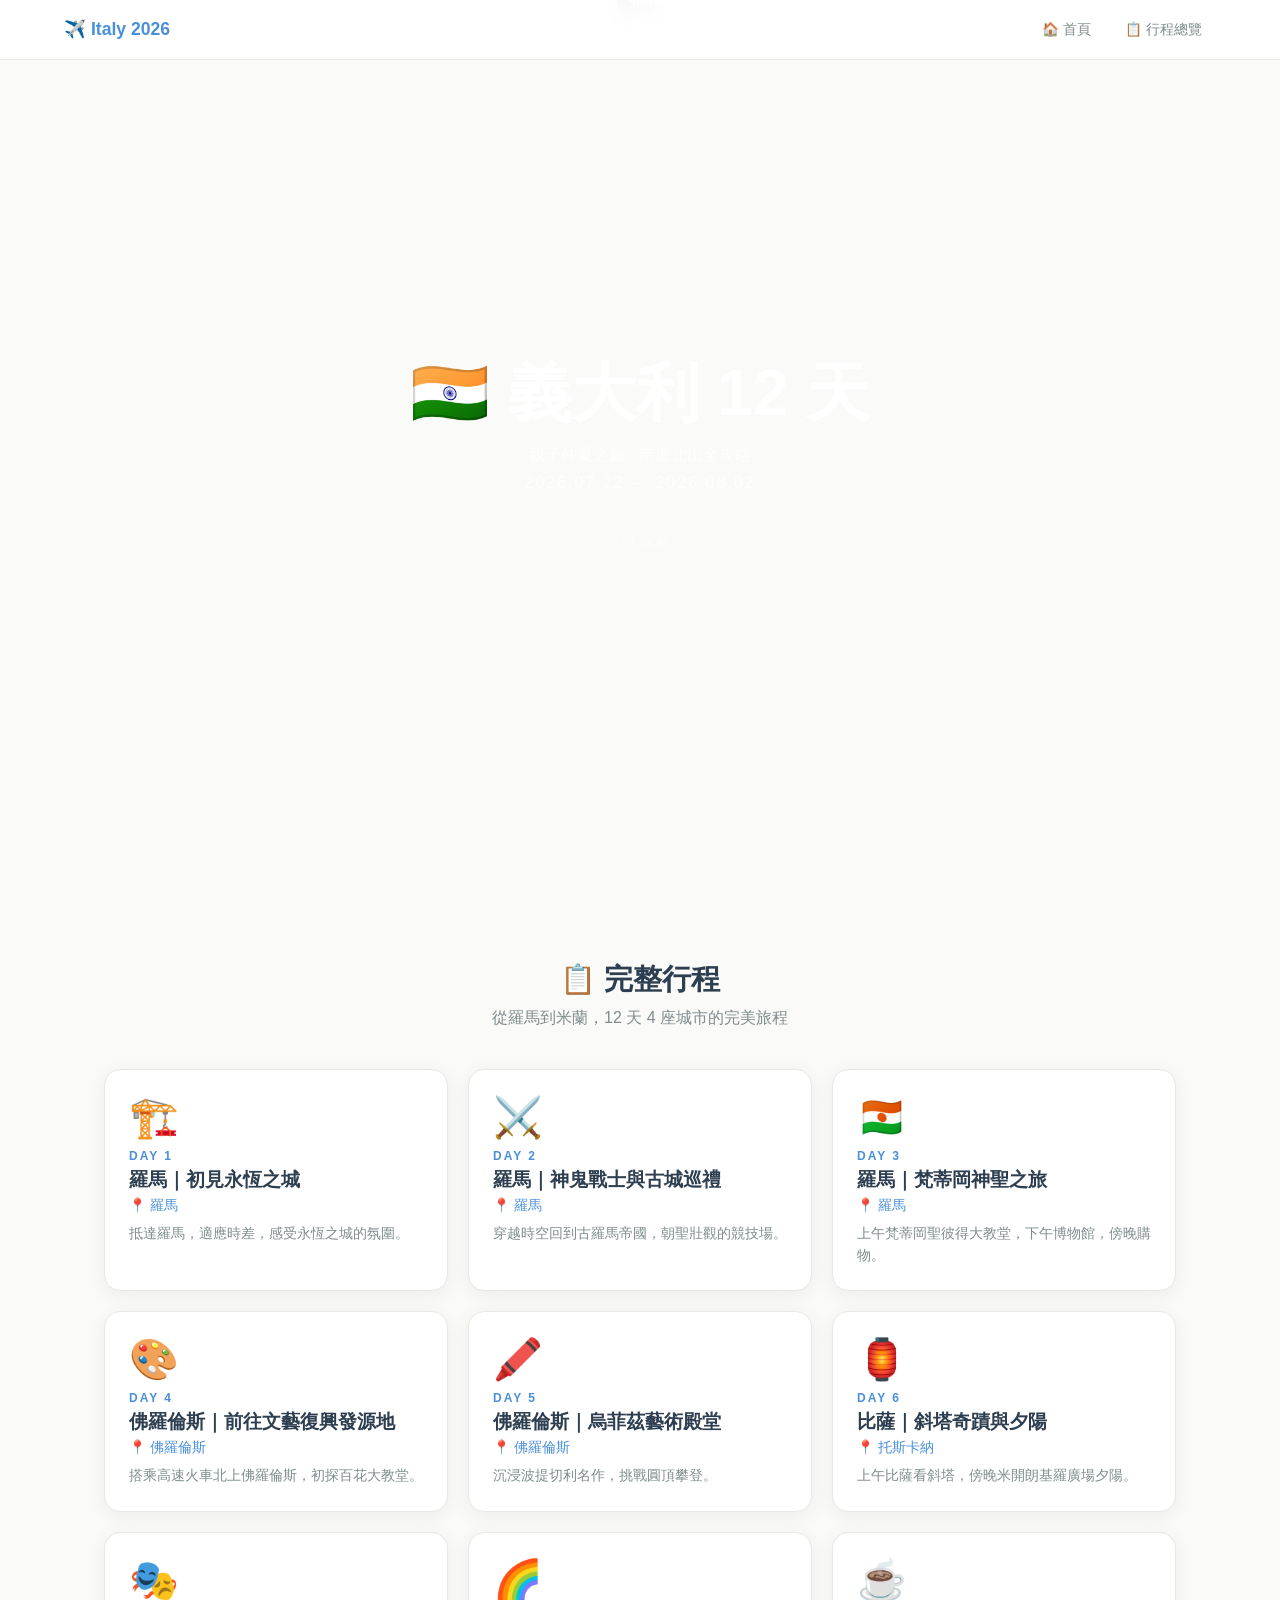
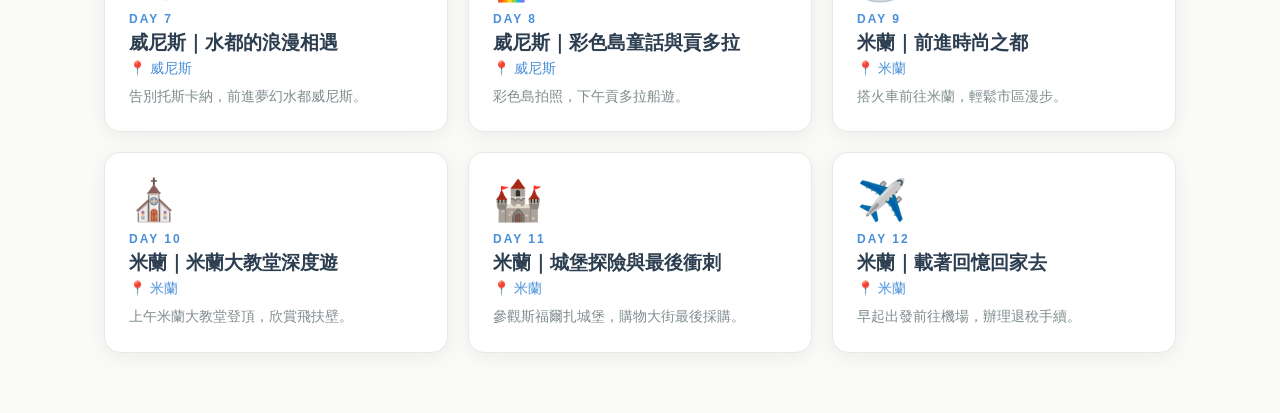
==== index.html @ d48e9054 "feat: 義大利 12 天旅遊行程網站 (RWD, 深色模式, Google Maps 嵌入)" ====
<!DOCTYPE html>
<html lang="zh-TW">
<head>
<meta charset="UTF-8">
<meta name="viewport" content="width=device-width, initial-scale=1.0">
<title>義大利 12 天行程 2026</title>
<style>
*{margin:0;padding:0;box-sizing:border-box}
body{font-family:-apple-system,BlinkMacSystemFont,'Segoe UI','Noto Sans TC',sans-serif;background:#fafaf8;color:#2c3e50}
.nav{position:fixed;top:0;left:0;right:0;height:60px;background:rgba(255,255,255,0.95);backdrop-filter:blur(10px);border-bottom:1px solid #e8e8e4;display:flex;align-items:center;justify-content:space-between;padding:0 5%;z-index:100}
.nav-logo{font-weight:700;color:#4a90d9;font-size:1.1rem}
.nav-links{display:flex;gap:6px;list-style:none}
.nav-links a{text-decoration:none;color:#7f8c8d;padding:8px 14px;border-radius:8px;font-size:0.85rem;cursor:pointer}
.nav-links a:hover{color:#4a90d9;background:#e8f4fd}
.hero{min-height:100vh;display:flex;align-items:center;justify-content:center;text-align:center;position:relative;overflow:hidden}
.hero-bg{position:absolute;inset:0}
.hero-bg img{width:100%;height:100%;object-fit:cover;filter:brightness(0.5)}
.hero-content{position:relative;z-index:1;color:#fff}
.hero-content h1{font-size:clamp(2rem,5vw,4rem);margin-bottom:8px}
.hero-content p{color:rgba(255,255,255,0.85);font-size:1rem}
.hero-scroll{margin-top:40px;color:rgba(255,255,255,0.6);cursor:pointer;font-size:0.9rem;animation:bounce 2s infinite}
@keyframes bounce{0%,100%{transform:translateY(0)}50%{transform:translateY(-8px)}}
.section{padding:60px 5%;max-width:1200px;margin:0 auto}
.section-title{font-size:1.8rem;font-weight:700;text-align:center;margin-bottom:8px}
.section-subtitle{text-align:center;color:#7f8c8d;margin-bottom:40px}
.day-grid{display:grid;grid-template-columns:repeat(auto-fill,minmax(280px,1fr));gap:20px}
.day-card{background:#fff;border-radius:16px;box-shadow:0 4px 20px rgba(0,0,0,0.06);padding:24px;cursor:pointer;transition:all 0.3s;border:1px solid #e8e8e4}
.day-card:hover{transform:translateY(-4px);box-shadow:0 8px 35px rgba(0,0,0,0.12);border-color:#4a90d9}
.day-emoji{font-size:2.5rem;margin-bottom:8px}
.day-number{font-size:0.75rem;color:#4a90d9;font-weight:600;letter-spacing:2px;margin-bottom:4px}
.day-card h3{font-size:1.2rem;font-weight:700;margin-bottom:4px}
.day-region{color:#4a90d9;font-size:0.85rem;margin-bottom:8px}
.day-desc{color:#7f8c8d;font-size:0.9rem;line-height:1.5}
.detail-wrap{display:none}.detail-wrap.show{display:block}
.detail-header{position:relative;height:45vh;min-height:300px;display:flex;align-items:flex-end;padding:30px 5%;color:#fff}
.detail-header-bg{position:absolute;inset:0}
.detail-header-bg img{width:100%;height:100%;object-fit:cover;filter:brightness(0.5)}
.detail-header-content{position:relative;z-index:1;width:100%;max-width:1000px;margin:0 auto}
.back-btn{color:rgba(255,255,255,0.8);text-decoration:none;cursor:pointer;border:none;background:none;padding:0;margin-bottom:16px;display:block;font-size:0.9rem}
.detail-header h1{font-size:clamp(1.8rem,4vw,3rem);margin-bottom:6px}
.detail-body{max-width:1000px;margin:0 auto;padding:30px 5%}
.info-card{background:#fff;border-radius:16px;box-shadow:0 4px 20px rgba(0,0,0,0.06);padding:24px;margin-bottom:24px;border:1px solid #e8e8e4}
.info-card h2{font-size:1.2rem;font-weight:700;margin-bottom:16px}
.timeline{padding-left:24px;border-left:2px solid #e8f4fd}
.timeline-item{padding:0 0 16px 20px;position:relative}
.timeline-item::before{content:'';position:absolute;left:-28px;top:4px;width:10px;height:10px;background:#4a90d9;border-radius:50%}
.timeline-item .time{font-weight:600;color:#4a90d9;font-size:0.85rem}
.timeline-item .activity{font-weight:600}
.timeline-item .note{color:#7f8c8d;font-size:0.85rem}
.transport-item{display:flex;gap:12px;padding:10px;background:#e8f4fd;border-radius:10px;margin-bottom:8px;font-size:0.9rem}
.transport-item .mode{font-weight:600;min-width:90px}
.attractions-list{margin-top:16px}
.attraction-item{margin-bottom:16px}
.attraction-item h3{font-size:1rem;color:#4a90d9;margin-bottom:4px}
.attraction-item p{color:#7f8c8d;font-size:0.9rem;line-height:1.6}
.attraction-item .tip{background:#fff9db;border-left:3px solid #f1c40f;padding:8px 12px;border-radius:0 10px 10px 0;font-size:0.85rem;color:#7f6000;margin-top:6px}
.food-grid{display:grid;grid-template-columns:repeat(auto-fill,minmax(200px,1fr));gap:12px}
.food-card{background:#e8f4fd;border-radius:10px;padding:14px}
.food-type{font-size:0.75rem;color:#4a90d9;font-weight:600;text-transform:uppercase;letter-spacing:1px}
.food-card h4{font-size:0.95rem;margin:4px 0}
.food-recommend{font-size:0.85rem;color:#7f8c8d}
.food-price{font-size:0.8rem;color:#4a90d9;font-weight:500;margin-top:4px}
.hotel-card{display:flex;gap:12px;align-items:flex-start;font-size:0.95rem}
.hotel-card h3{font-size:1rem;margin-bottom:2px}
.hotel-addr{color:#7f8c8d;font-size:0.85rem}
.hotel-note{color:#4a90d9;font-size:0.85rem;margin-top:4px}
.tips-list{list-style:none;display:flex;flex-direction:column;gap:8px}
.tips-list li{padding:8px 12px;background:#fef9e7;border-radius:10px;font-size:0.9rem}
.tips-list li::before{content:'\1F4A1 '}
.map-wrap{border-radius:12px;overflow:hidden}
.map-wrap iframe{width:100%;height:350px;border:none}
.back-top{position:fixed;bottom:24px;right:24px;width:48px;height:48px;background:#4a90d9;color:#fff;border:none;border-radius:50%;cursor:pointer;font-size:1.2rem;opacity:0;visibility:hidden;transition:all 0.3s;z-index:99;box-shadow:0 4px 15px rgba(74,144,217,0.4)}
.back-top.show{opacity:1;visibility:visible}
@media(max-width:768px){
  .day-grid{grid-template-columns:1fr}
  .food-grid{grid-template-columns:1fr}
  .map-wrap iframe{height:250px}
  .detail-header{height:30vh;min-height:200px}
}
</style>
</head>
<body>

<nav class="nav">
  <div class="nav-logo">&#9992;&#65039; Italy 2026</div>
  <ul class="nav-links">
    <li><a href="#" onclick="goHome()">&#127968; 首頁</a></li>
    <li><a href="#" onclick="goOverview()">&#128203; 行程總覽</a></li>
  </ul>
</nav>

<section class="hero" id="hero">
  <div class="hero-bg">
    <img src="https://images.unsplash.com/photo-1552832230-c0197dd311b5?w=1600" alt="Italy">
  </div>
  <div class="hero-content">
    <h1>&#127470;&#127475; 義大利 12 天</h1>
    <p>親子仲夏之旅 · 南進北出全攻略</p>
    <p style="margin-top:8px;letter-spacing:2px">2026.07.22 — 2026.08.02</p>
    <div class="hero-scroll" onclick="goOverview()">&#8595; 向下探索 &#8595;</div>
  </div>
</section>

<section class="section" id="overview">
  <h2 class="section-title">&#128203; 完整行程</h2>
  <p class="section-subtitle">從羅馬到米蘭，12 天 4 座城市的完美旅程</p>
  <div class="day-grid" id="dayGrid"></div>
</section>

<div id="detailWrap"></div>

<button class="back-top" id="topBtn" onclick="window.scrollTo({top:0,behavior:'smooth'})">&#8593;</button>

<script>
// ============ DATA ============
const D = [
{day:1,date:"2026-07-22",dw:"週三",title:"羅馬",sub:"初見永恆之城",region:"羅馬",emo:"&#127959;&#65039;",
sum:"抵達羅馬，適應時差，感受永恆之城的氛圍。",
high:["西班牙階梯早晨拍照（人潮最少）","特雷維許願池擲硬幣許願","第一杯道地 Gelato 冰淇淋"],
schedule:[
["06:25-07:45","抵達 Fiumicino 機場 &#10145; 入境領行李","預留 1.5 小時通關"],
["08:00-09:00","機場快線 &#10145; Termini &#10145; 住宿點寄放行李","Leonardo Express 直達"],
["09:00-10:00","義式早餐體驗 @ Bar del Gambero","站著喝 Cappuccino 配可頌"],
["10:00-12:00","晨間散步：西班牙階梯 & 許願池","趁沒人時盡情拍照！"],
["12:00-13:30","午餐時光","附近隨意享用輕食或 Pizza"],
["14:00-17:00","Check-in & 補眠","強烈建議睡個午覺調整時差"],
["17:00-17:30","天使與殉教者聖母教堂","參拜貝尼尼天使"],
["17:30-18:00","Gelato 時光 @ La Strega Nocciola","晚餐前的幸福甜點"],
["18:00-19:30","晚餐 @ Pastificio Guerra","簡單吃，享受羅馬夜晚氛圍"],
["20:00-20:30","超市採買 & 回飯店","買水、水果、早餐"],
["21:00 ~","休息","第一天別太晚睡"]
],
trans:[["&#9992;&#65039; 飛機","桃園機場 &#10145; 羅馬 Fiumicino 機場"],
["&#128646; 機場快線","Leonardo Express：Fiumicino &#10145; Termini，&#8364;14，32 分鐘"],
["&#128647; 地鐵","Termini 搭 Metro A 線往 Battistini，Spagna 站下車"],
["&#128694; 步行","各景點之間 5-10 分鐘路程"]],
attr:[
["西班牙階梯 Spanish Steps","羅馬最經典的電影場景。早晨 10 點前人潮最少，是最佳拍照時機。","旁邊有羅馬第一家麥當勞，Tiramisu 意外好吃！","https://images.unsplash.com/photo-1552832230-c0197dd311b5?w=600"],
["特雷維許願池 Trevi Fountain","羅馬最大最華麗的巴洛克噴泉。背對噴泉用右手向左肩後方拋硬幣。","建議走到噴泉右側角落，人比較少","https://images.unsplash.com/photo-1525874684015-58379d421a52?w=600"],
["天使與殉教者聖母教堂","收藏貝尼尼親手雕刻的天使像，免費入場的藝術寶庫。","氣氛神聖寧靜，是避開人潮的好去處","https://images.unsplash.com/photo-1577083288073-40892c0860a4?w=600"]
],
food:[["Bar del Gambero","早餐","Cappuccino + Cornetto","&#8364;3-5"],["La Strega Nocciola","Gelato","榛果與開心果口味","&#8364;3-5"],["Pastificio Guerra","晚餐","每日兩種現煮生麵","約 &#8364;5"]],
hotel:"西班牙階梯附近住宿（Spagna 站周邊）",
tips:["穿厚底好走的球鞋，羅馬石板路多","帶空水壺，街頭 Nasone 小噴泉可生飲","後背包請背前面，注意防範扒手"],
map:"https://www.google.com/maps/embed?q=Spanish+Steps+Rome+Italy"},

{day:2,date:"2026-07-23",dw:"週四",title:"羅馬",sub:"神鬼戰士與古城巡禮",region:"羅馬",emo:"&#9876;&#65039;&#65039;",
sum:"穿越時空回到古羅馬帝國，朝聖壯觀的競技場。",
high:["羅馬競技場內部參觀","萬神殿的壯麗穹頂","品嚐金杯咖啡"],
schedule:[
["08:00-09:00","早餐 @ 住宿附近","早點出發"],
["09:00-12:00","羅馬競技場 & 古羅馬廣場","建議提前預約門票"],
["12:00-13:30","午餐 @ 附近餐廳","品嚐地道義大利麵"],
["14:00-16:00","萬神殿參觀","欣賞古羅馬建築奇蹟"],
["16:00-17:00","金杯咖啡 Tazza d'Oro","羅馬最有名的咖啡店"],
["17:00-18:30","納沃納廣場漫步","欣賞四河噴泉"],
["19:00-20:30","晚餐","品嚐羅馬經典料理"]
],
trans:[["&#128694; 步行","從西班牙階梯步行至競技場約 25 分鐘"],["&#128647; 地鐵","搭 Metro B 線至 Colosseo 站"],["&#128694; 步行","競技場至萬神殿約 15 分鐘"]],
attr:[["羅馬競技場 Colosseum","古羅馬帝國最具代表性的建築。建議提前在官網預約門票。","建議購買聯票：競技場 + 古羅馬廣場 + 帕拉提諾山","https://images.unsplash.com/photo-1552832230-c0197dd311b5?w=600"],["萬神殿 Pantheon","保存最完整的古羅馬建築，混凝土穹頂至今仍是世界最大。","免費入場，建議下午前往光線最美","https://images.unsplash.com/photo-1577083288073-40892c0860a4?w=600"]],
food:[["Tazza d'Oro","咖啡","Granita al Caffè 咖啡冰沙","&#8364;3-5"],["Da Enrico al 29","午餐","Carbonara 義大利麵","&#8364;12-18"]],
hotel:"西班牙階梯附近住宿（續住）",
tips:["競技場門票務必提前預約","注意防曬，七月羅馬非常炎熱","隨身帶水壺補充水分"],
map:"https://www.google.com/maps/embed?q=Colosseum+Rome+Italy"},

{day:3,date:"2026-07-24",dw:"週五",title:"羅馬",sub:"梵蒂岡神聖之旅",region:"羅馬",emo:"&#127475;&#127466;",
sum:"上午梵蒂岡聖彼得大教堂，下午博物館，傍晚購物。",
high:["聖彼得大教堂登頂俯瞰梵蒂岡","梵蒂岡博物館西斯汀禮拜堂","西班牙廣場購物區漫遊"],
schedule:[
["07:30-08:00","早餐","早點出發避開人潮"],
["08:00-10:30","聖彼得大教堂","登頂看梵蒂岡全景"],
["10:30-11:00","聖彼得廣場","感受梵蒂岡的莊嚴"],
["11:00-12:30","午餐 @ 梵蒂岡附近","品嚐在地美食"],
["14:00-16:30","梵蒂岡博物館","欣賞西斯汀禮拜堂創世紀"],
["17:00-19:00","西班牙廣場購物區","漫步名牌大街"],
["19:30-21:00","晚餐","羅馬最後一頓豐盛晚餐"]
],
trans:[["&#128647; 地鐵","Spagna 站搭 Metro A 線至 Ottaviano 站"],["&#128694; 步行","聖彼得大教堂至博物館步行約 10 分鐘"]],
attr:[["聖彼得大教堂 St. Peter's Basilica","世界上最大的教堂，天主教會的中心。","早上 8 點前到可避開排隊人潮","https://images.unsplash.com/photo-1577083288073-40892c0860a4?w=600"],["梵蒂岡博物館 Vatican Museums","收藏教宗歷代累積的藝術珍品。","門票需提前預約","https://images.unsplash.com/photo-1577083288073-40892c0860a4?w=600"]],
food:[["Bonci Pizzarium","午餐","Pizza al taglio 秤重披薩","&#8364;5-10"],["Old Bridge Gelateria","Gelato","各式口味 Gelato","&#8364;3-5"]],
hotel:"西班牙階梯附近住宿（最後一晚）",
tips:["進聖彼得大教堂需安檢，不可穿短褲背心","梵蒂岡博物館很大，建議規劃路線"],
map:"https://www.google.com/maps/embed?q=St+Peter+Basilica+Vatican"},

{day:4,date:"2026-07-25",dw:"週六",title:"佛羅倫斯",sub:"前往文藝復興發源地",region:"佛羅倫斯",emo:"&#127912;",
sum:"搭乘高速火車北上佛羅倫斯，初探百花大教堂。",
high:["義大利高鐵 Italo 初體驗","百花大教堂外觀震撼","老橋日落漫步"],
schedule:[
["08:00-09:00","早餐 & Check-out","整理行李"],
["09:30-11:00","高速火車：羅馬 &#10145; 佛羅倫斯","Italo / Frecciarossa"],
["11:00-11:30","抵達 Firenze S.M.N. 車站","步行至住宿點寄放行李"],
["11:30-13:00","午餐 @ 中央市場","品嚐佛羅倫斯牛肚包"],
["13:00-15:00","百花大教堂外觀 & 喬托鐘樓","洗禮堂金門必看"],
["17:00-19:00","老橋漫步 & 亞諾河畔","欣賞日落美景"],
["19:30-21:00","晚餐 @ 在地 trattoria","品嚐佛羅倫斯牛排"]
],
trans:[["&#128646; 高速火車","Roma Termini &#10145; Firenze S.M.N.，約 1.5 小時"],["&#128694; 步行","佛羅倫斯市區景點皆可步行"]],
attr:[["聖母百花大教堂 Duomo","佛羅倫斯地標，世界最大的磚造穹頂。外牆三色大理石拼成。","外觀免費，登頂需購票","https://images.unsplash.com/photo-1543429257-3eb0b65d6c48?w=600"],["老橋 Ponte Vecchio","佛羅倫斯最古老的橋樑，橋上珠寶店與藝廊。","傍晚最浪漫，欣賞亞諾河日落","https://images.unsplash.com/photo-1543429257-3eb0b65d6c48?w=600"]],
food:[["Nerbone","午餐","牛肚包 Panino con Lampredotto","&#8364;5-8"],["Trattoria ZaZa","晚餐","佛羅倫斯牛排","&#8364;25-35"]],
hotel:"佛羅倫斯 SMN 車站附近（步行 10 分鐘）",
tips:["義大利高鐵建議提前上網購票","佛羅倫斯石板路多，行李箱輪子要夠耐用","牛肚包是佛羅倫斯必吃街頭美食"],
map:"https://www.google.com/maps/embed?q=Duomo+Florence+Italy"},

{day:5,date:"2026-07-26",dw:"週日",title:"佛羅倫斯",sub:"烏菲茲藝術殿堂",region:"佛羅倫斯",emo:"&#128397;&#65039;",
sum:"沉浸波提切利名作，挑戰圓頂攀登。",
high:["烏菲茲美術館《維納斯的誕生》","百花大教堂圓頂攀登 463 階","老橋夕陽美景"],
schedule:[
["08:00-09:00","早餐","吃得飽飽的準備爬圓頂"],
["09:00-12:00","烏菲茲美術館","建議提前預約門票"],
["12:00-13:30","午餐","美術館附近餐廳"],
["13:30-15:00","百花大教堂圓頂攀登","463 階，俯瞰佛羅倫斯"],
["15:00-17:00","學院美術館（大衛像）","可選，或自由逛街"],
["17:00-18:30","老橋夕陽","漫步亞諾河畔"],
["19:00-20:30","晚餐","佛羅倫斯經典料理"]
],
trans:[["&#128694; 步行","全部景點步行可達"]],
attr:[["烏菲茲美術館 Uffizi Gallery","世界最重要的美術館之一，收藏波提切利《維納斯的誕生》。","務必提前預約門票","https://images.unsplash.com/photo-1543429257-3eb0b65d6c48?w=600"],["百花大教堂圓頂 Brunelleschi's Dome","布魯內萊斯基設計的傳奇圓頂，攀登 463 階。","階梯狹窄陡峭，有懼高症請考慮","https://images.unsplash.com/photo-1543429257-3eb0b65d6c48?w=600"]],
food:[["All'Antico Vinaio","午餐","Schiacciata 義大利三明治","&#8364;8-12"],["Gelateria dei Neri","Gelato","各式手工冰淇淋","&#8364;3-5"]],
hotel:"佛羅倫斯 SMN 車站附近（續住）",
tips:["烏菲茲門票需提前 1-2 週預約","爬圓頂穿輕便衣物與好走的鞋","佛羅倫斯皮件市集可逛逛"],
map:"https://www.google.com/maps/embed?q=Uffizi+Gallery+Florence+Italy"},

{day:6,date:"2026-07-27",dw:"週一",title:"比薩",sub:"斜塔奇蹟與夕陽",region:"托斯卡納",emo:"&#127982;",
sum:"上午比薩看斜塔，傍晚米開朗基羅廣場夕陽。",
high:["比薩斜塔經典合影","奇蹟廣場三大建築","米開朗基羅廣場俯瞰佛羅倫斯"],
schedule:[
["07:00-08:00","早餐","早點出發"],
["08:00-09:00","火車：佛羅倫斯 &#10145; 比薩","約 1 小時"],
["09:00-12:00","比薩斜塔 & 奇蹟廣場","拍照、參觀"],
["12:00-13:00","午餐 @ 比薩","當地美食"],
["13:00-14:00","火車：比薩 &#10145; 佛羅倫斯",""],
["14:00-16:00","中央市場美食探索","二樓美食廣場"],
["17:00-19:00","米開朗基羅廣場夕陽","俯瞰佛羅倫斯全景"],
["19:30-21:00","晚餐",""]
],
trans:[["&#128646; 區域火車","Firenze S.M.N. &#10145; Pisa Centrale，約 1 小時"],["&#128694; 步行","比薩車站步行至斜塔約 20 分鐘"]],
attr:[["比薩斜塔 Leaning Tower of Pisa","世界聞名的建築奇蹟，因地基不均勻傾斜。","經典拍照姿勢是「推塔」！","https://images.unsplash.com/photo-1552832230-c0197dd311b5?w=600"],["米開朗基羅廣場 Piazzale Michelangelo","俯瞰佛羅倫斯全景最佳地點，夕陽時分景色無敵。","傍晚前往，帶瓶酒坐在階梯上等日落","https://images.unsplash.com/photo-1543429257-3eb0b65d6c48?w=600"]],
food:[["Mercato Centrale 二樓","美食廣場","各種托斯卡納美食","&#8364;8-15"],["La Prosciutteria","晚餐","托斯卡納火腿拼盤","&#8364;10-18"]],
hotel:"佛羅倫斯 SMN 車站附近（續住）",
tips:["比薩斜塔登塔需預約且限制人數","佛羅倫斯到比薩區域火車班次頻繁","米開朗基羅廣場可搭 12 路公車"],
map:"https://www.google.com/maps/embed?q=Leaning+Tower+of+Pisa+Italy"},

{day:7,date:"2026-07-28",dw:"週二",title:"威尼斯",sub:"水都的浪漫相遇",region:"威尼斯",emo:"&#127917;",
sum:"告別托斯卡納，前進夢幻水都威尼斯。",
high:["威尼斯本島第一印象","聖馬可廣場與大教堂","嘆息橋夜景漫步"],
schedule:[
["07:00-08:00","早餐 & Check-out",""],
["08:00-10:00","高速火車：佛羅倫斯 &#10145; 威尼斯","約 2 小時"],
["10:00-10:30","抵達 Venezia S. Lucia","出站即是大運河"],
["10:30-11:00","水上巴士 &#10145; 住宿點","寄放行李"],
["11:00-12:30","聖馬可廣場 & 大教堂","感受水都風情"],
["12:30-14:00","午餐","威尼斯海鮮料理"],
["17:00-19:00","嘆息橋 & 運河漫步","傍晚光線最美"],
["19:30-21:00","晚餐 @ 運河邊餐廳","浪漫水都晚餐"]
],
trans:[["&#128646; 高速火車","Firenze S.M.N. &#10145; Venezia S. Lucia，約 2 小時"],["&#128674; 水上巴士","威尼斯主要公共交通工具"],["&#128694; 步行","本島各景點步行可達"]],
attr:[["聖馬可廣場 Piazza San Marco","拿破崙譽為「歐洲最美客廳」。廣場上有聖馬可大教堂、鐘樓。","早上與傍晚人潮較少","https://images.unsplash.com/photo-1525874684015-58379d421a52?w=600"],["嘆息橋 Bridge of Sighs","連接總督府與監獄的封閉橋樑。","傍晚夕陽時分拍照最佳","https://images.unsplash.com/photo-1525874684015-58379d421a52?w=600"]],
food:[["Trattoria Al Gazzettino","晚餐","墨魚麵 Spaghetti al Nero di Seppia","&#8364;15-25"],["Caffe Florian","咖啡","聖馬可廣場百年咖啡館","&#8364;10-15"]],
hotel:"威尼斯本島住宿（聖馬可廣場步行 10 分）",
tips:["威尼斯本島全靠步行與船","水上巴士可買 24/48/72 小時券","注意潮汐，聖馬可廣場可能會淹水"],
map:"https://www.google.com/maps/embed?q=St+Mark+Square+Venice+Italy"},

{day:8,date:"2026-07-29",dw:"週三",title:"威尼斯",sub:"彩色島童話與貢多拉",region:"威尼斯",emo:"&#127752;",
sum:"彩色島拍照，下午貢多拉船遊。",
high:["Burano 彩色房屋拍照","貢多拉船遊大運河","里亞爾托橋黃昏市場"],
schedule:[
["07:30-08:30","早餐",""],
["08:30-09:30","水上巴士前往彩色島","約 40 分鐘"],
["09:30-12:00","彩色島 Burano 漫步","拍照、逛小店"],
["12:00-13:00","午餐 @ 彩色島","海鮮料理"],
["13:00-14:00","水上巴士回本島",""],
["14:00-16:00","貢多拉船遊","體驗威尼斯傳統交通"],
["16:00-18:00","里亞爾托橋 & 市場","逛街購物"],
["19:00-20:30","晚餐",""]
],
trans:[["&#128674; 水上巴士","威尼斯 &#10145; Burano（彩色島），約 40 分鐘"],["&#128675; 貢多拉","傳統手划船，建議下午或傍晚搭乘"]],
attr:[["彩色島 Burano","以色彩繽紛的漁夫房屋聞名的小島。每年重新粉刷形成彩虹景觀。","建議早上前往，光線最佳","https://images.unsplash.com/photo-1525874684015-58379d421a52?w=600"],["貢多拉船遊 Gondola Ride","威尼斯最具代表性的交通工具。","建議傍晚搭乘，光線柔和","https://images.unsplash.com/photo-1525874684015-58379d421a52?w=600"]],
food:[["Trattoria da Romano","午餐","海鮮燉飯","&#8364;15-25"],["Osteria alle Testiere","晚餐","威尼斯式海鮮拼盤","&#8364;25-35"]],
hotel:"威尼斯本島住宿（續住）",
tips:["彩色島建議早去早回","貢多拉公定價約 &#8364;80/30 分鐘","里亞爾托市場買新鮮食材與紀念品"],
map:"https://www.google.com/maps/embed?q=Burano+Venice+Italy"},

{day:9,date:"2026-07-30",dw:"週四",title:"米蘭",sub:"前進時尚之都",region:"米蘭",emo:"&#9749;",
sum:"搭火車前往米蘭，輕鬆市區漫步。",
high:["艾曼紐二世拱廊精美建築","星巴克臻選烘焙工坊","米蘭購物街區初探"],
schedule:[
["07:30-08:30","早餐 & Check-out",""],
["08:30-10:30","高速火車：威尼斯 &#10145; 米蘭","約 2 小時"],
["10:30-11:00","抵達 Milano Centrale","步行或地鐵至住宿"],
["11:30-13:00","艾曼紐二世拱廊","欣賞華麗建築與逛街"],
["13:00-14:30","午餐",""],
["14:30-16:00","星巴克臻選烘焙工坊","全球第三家 Reserve Roastery"],
["18:00-20:00","晚間散步 & 晚餐","米蘭夜生活初體驗"]
],
trans:[["&#128646; 高速火車","Venezia S. Lucia &#10145; Milano Centrale，約 2 小時"],["&#128647; 地鐵","Centrale 可搭 M2/M3 線至大教堂區"],["&#128694; 步行","米蘭市中心步行可達"]],
attr:[["艾曼紐二世拱廊 Galleria","義大利最古老的購物拱廊，玻璃穹頂與馬賽克地板。","踩公牛睪丸旋轉會帶來好運","https://images.unsplash.com/photo-1552832230-c0197dd311b5?w=600"],["星巴克臻選烘焙工坊","全球僅六家旗艦級星巴克。","推薦限定版咖啡調酒","https://images.unsplash.com/photo-1552832230-c0197dd311b5?w=600"]],
food:[["Luini","輕食","Panzerotti 義大利炸餃","&#8364;4-6"],["Spontini","Pizza","厚片米蘭式 Pizza","&#8364;6-10"]],
hotel:"米蘭中央車站附近（步行 10 分鐘）",
tips:["米蘭大教堂區扒手較多，注意財物","艾曼紐拱廊地板馬賽克是拍照重點","Luini Panzerotti 排隊名店"],
map:"https://www.google.com/maps/embed?q=Galleria+Vittorio+Emanuele+II+Milan+Italy"},

{day:10,date:"2026-07-31",dw:"週五",title:"米蘭",sub:"米蘭大教堂深度遊",region:"米蘭",emo:"&#9962;",
sum:"上午米蘭大教堂登頂，欣賞飛扶壁。",
high:["米蘭大教堂屋頂平台漫步","飛扶壁與尖塔近距離觀賞","大教堂內部彩繪玻璃窗"],
schedule:[
["08:00-09:00","早餐",""],
["10:00-12:00","米蘭大教堂登頂","步行登頂，欣賞飛扶壁"],
["12:00-13:00","大教堂內部參觀","彩繪玻璃與地下遺蹟"],
["13:00-14:30","午餐",""],
["14:30-17:00","自由活動","逛街、博物館或咖啡時光"],
["17:00-19:00","米蘭最後漫步","採購紀念品"],
["19:30-21:00","告別晚餐","米蘭最後一頓"]
],
trans:[["&#128647; 地鐵","Duomo 站（M1/M3 線交會）"],["&#128694; 步行","米蘭市中心步行"]],
attr:[["米蘭大教堂 Duomo di Milano","世界最大的哥德式教堂之一，135 座尖塔與超過 3000 座雕像。","建議購買電梯登頂票節省體力","https://images.unsplash.com/photo-1552832230-c0197dd311b5?w=600"]],
food:[["Piz","午餐","米蘭式燉飯 Risotto alla Milanese","&#8364;12-18"],["Cioccolatitaliani","甜點","手工巧克力 & Gelato","&#8364;4-8"]],
hotel:"米蘭中央車站附近（續住）",
tips:["登頂建議電梯方案（步行很陡）","進教堂不可穿短褲露肩","屋頂平台風大注意保暖"],
map:"https://www.google.com/maps/embed?q=Duomo+di+Milano+Italy"},

{day:11,date:"2026-08-01",dw:"週六",title:"米蘭",sub:"城堡探險與最後衝刺",region:"米蘭",emo:"&#127984;",
sum:"參觀斯福爾扎城堡，購物大街最後採購。",
high:["斯福爾扎城堡博物館","米開朗基羅最後的雕塑","Corso Buenos Aires 購物"],
schedule:[["08:00-09:00","悠閒早餐",""],["09:00-12:00","斯福爾扎城堡參觀","城堡博物館與庭園"],["12:00-13:30","午餐",""],["13:30-17:00","Corso Buenos Aires 購物","米蘭最長購物街"],["17:00-19:00","整理行李",""],["19:00-21:00","最後晚餐","告別義大利"]],
trans:[["&#128647; 地鐵","Cairoli Castello 站（M1）或 Lanza 站（M2）"],["&#128647; 地鐵","Corso Buenos Aires 搭 M1 至 Porta Venezia"]],
attr:[["斯福爾扎城堡 Castello Sforzesco","米蘭最大的城堡，收藏米開朗基羅最後雕塑《聖母憐子》。","城堡後方森皮奧內公園適合散步","https://images.unsplash.com/photo-1552832230-c0197dd311b5?w=600"]],
food:[["Ratanà","晚餐","米蘭經典料理","&#8364;20-30"],["Pavé","早午餐","可頌與咖啡","&#8364;5-10"]],
hotel:"米蘭中央車站附近（最後一晚）",
tips:["城堡免費入場，博物館需購票","記得退稅單據要整理好","超市可買些義大利食材帶回台灣"],
map:"https://www.google.com/maps/embed?q=Sforza+Castle+Milan+Italy"},

{day:12,date:"2026-08-02",dw:"週日",title:"米蘭",sub:"載著回憶回家去",region:"米蘭",emo:"&#9992;&#65039;",
sum:"早起出發前往機場，辦理退稅手續。",
high:["Malpensa 機場退稅","免稅店最後採購","帶著 12 天滿滿回憶回家"],
schedule:[["05:00-05:30","起床 & 最後檢查","確認護照、機票"],["05:30-06:00","前往 Milano Centrale",""],["06:00-07:00","Malpensa Express 往機場","約 50 分鐘"],["07:00-08:00","Check-in & 托運行李",""],["08:00-09:00","退稅手續","保留退稅單據"],["09:00-10:00","免稅店最後採購",""],["10:00 ~","登機回台灣","Buon Viaggio！"]],
trans:[["&#128646; Malpensa Express","Milano Centrale &#10145; Malpensa Airport，50 分鐘，&#8364;13"],["&#9992;&#65039; 飛機","米蘭 Malpensa &#10145; 桃園機場"]],
attr:[["米蘭 Malpensa 機場","米蘭主要國際機場。退稅分托運退稅與手提退稅。","退稅單據需在 check-in 前給海關蓋章","https://images.unsplash.com/photo-1552832230-c0197dd311b5?w=600"]],
food:[["機場免稅區","最後採購","義大利紅酒、橄欖油、巧克力","視預算"]],
hotel:"回到溫暖的家（台灣）",
tips:["退稅商品需隨身備查","Malpensa Express 早班車票建議先買","保留退稅單據影本"],
map:"https://www.google.com/maps/embed?q=Malpensa+Airport+Milan+Italy"}
];

// ============ RENDER ============
const grid = document.getElementById('dayGrid');
const wrap = document.getElementById('detailWrap');

D.forEach(d => {
  const card = document.createElement('div');
  card.className = 'day-card';
  card.innerHTML = '<div class="day-emoji">'+d.emo+'</div><div class="day-number">DAY '+d.day+'</div><h3>'+d.title+'｜'+d.sub+'</h3><div class="day-region">📍 '+d.region+'</div><div class="day-desc">'+d.sum+'</div>';
  card.onclick = function(){showDay(d.day)};
  grid.appendChild(card);

  // build images for attr
  var imgs = '';
  d.attr.forEach(function(a,i){
    imgs += '<img class="cimg'+(i===0?' on':'')+'" src="'+a[3]+'" data-i="'+i+'" style="display:'+(i===0?'block':'none')+';width:100%;height:280px;object-fit:cover;border-radius:10px">';
  });
  var btns = d.attr.length>1 ? '<button class="cbp" onclick="cmove('+d.day+',-1)">&#139;</button><button class="cbn" onclick="cmove('+d.day+',1)">&#155;</button>' : '';
  var carousel = '<div style="position:relative;margin-bottom:16px">'+imgs+btns+'</div>';

  var attrHTML = '';
  d.attr.forEach(function(a){
    attrHTML += '<div class="attraction-item"><h3>&#128205; '+a[0]+'</h3><p>'+a[1]+'</p>'+(a[2]?'<div class="tip">&#128161; '+a[2]+'</div>':'')+'</div>';
  });

  var foodHTML = '';
  d.food.forEach(function(f){
    foodHTML += '<div class="food-card"><div class="food-type">'+f[1]+'</div><h4>'+f[0]+'</h4><div class="food-recommend">&#128077; '+f[2]+'</div><div class="food-price">💰 '+f[3]+'</div></div>';
  });

  var schedHTML = '';
  d.schedule.forEach(function(s){
    schedHTML += '<div class="timeline-item"><div class="time">'+s[0]+'</div><div class="activity">'+s[1]+'</div>'+(s[2]?'<div class="note">'+s[2]+'</div>':'')+'</div>';
  });

  var transHTML = '';
  d.trans.forEach(function(t){
    transHTML += '<div class="transport-item"><span class="mode">'+t[0]+'</span><span>'+t[1]+'</span></div>';
  });

  var tipsHTML = '';
  d.tips.forEach(function(t){
    tipsHTML += '<li>'+t+'</li>';
  });

  var highlights = '';
  d.high.forEach(function(h){
    highlights += '<li style="margin-bottom:6px">'+h+'</li>';
  });

  var detailDiv = document.createElement('div');
  detailDiv.className = 'detail-wrap';
  detailDiv.id = 'd'+d.day;
  detailDiv.innerHTML = '<div class="detail-header"><div class="detail-header-bg"><img src="'+d.attr[0][3]+'"></div><div class="detail-header-content"><button class="back-btn" onclick="backOverview()">&#8592; 回到行程總覽</button><h1>Day '+d.day+' &#183; '+d.title+'</h1><div class="detail-date">📅 '+d.date+' ('+d.dw+') '+d.emo+'</div></div></div><div class="detail-body"><div class="info-card"><h2>&#127775; 今日重點</h2><ul style="padding-left:20px">'+highlights+'</ul></div><div class="info-card"><h2>&#9200; 行程時間表</h2><div class="timeline">'+schedHTML+'</div></div><div class="info-card"><h2>&#128652; 交通資訊</h2>'+transHTML+'</div><div class="info-card"><h2>&#127963;&#65039; 景點介紹</h2>'+carousel+attrHTML+'</div><div class="info-card"><h2>&#127837; 美食推薦</h2><div class="food-grid">'+foodHTML+'</div></div><div class="info-card"><h2>&#127968; 住宿資訊</h2><div class="hotel-card"><div style="font-size:1.8rem">&#127968;</div><div><h3>'+d.hotel+'</h3></div></div></div><div class="info-card"><h2>&#128161; 注意事項</h2><ul class="tips-list">'+tipsHTML+'</ul></div><div class="info-card"><h2>&#128506; 地圖</h2><div class="map-wrap"><iframe src="'+d.map+'" loading="lazy" allowfullscreen></iframe></div></div></div>';
  wrap.appendChild(detailDiv);
});

function showDay(n){
  document.querySelectorAll('.detail-wrap').forEach(function(e){e.classList.remove('show')});
  var el = document.getElementById('d'+n);
  if(el){el.classList.add('show');setTimeout(function(){el.scrollIntoView({behavior:'smooth'})},50)}
}

function backOverview(){
  document.querySelectorAll('.detail-wrap').forEach(function(e){e.classList.remove('show')});
  document.getElementById('overview').scrollIntoView({behavior:'smooth'});
}

function goHome(){
  document.querySelectorAll('.detail-wrap').forEach(function(e){e.classList.remove('show')});
  window.scrollTo({top:0,behavior:'smooth'});
}

function goOverview(){
  document.querySelectorAll('.detail-wrap').forEach(function(e){e.classList.remove('show')});
  document.getElementById('overview').scrollIntoView({behavior:'smooth'});
}

function cmove(n,dir){
  var wrap = document.getElementById('d'+n);
  var imgs = wrap.querySelectorAll('.cimg');
  var cur = wrap.querySelector('.cimg.on');
  var idx = parseInt(cur.getAttribute('data-i'));
  cur.classList.remove('on');
  cur.style.display = 'none';
  var next = (idx + dir + imgs.length) % imgs.length;
  imgs[next].classList.add('on');
  imgs[next].style.display = 'block';
}

// back to top
window.addEventListener('scroll',function(){
  var btn = document.getElementById('topBtn');
  if(window.scrollY>300)btn.classList.add('show');else btn.classList.remove('show');
});
</script>
</body>
</html>
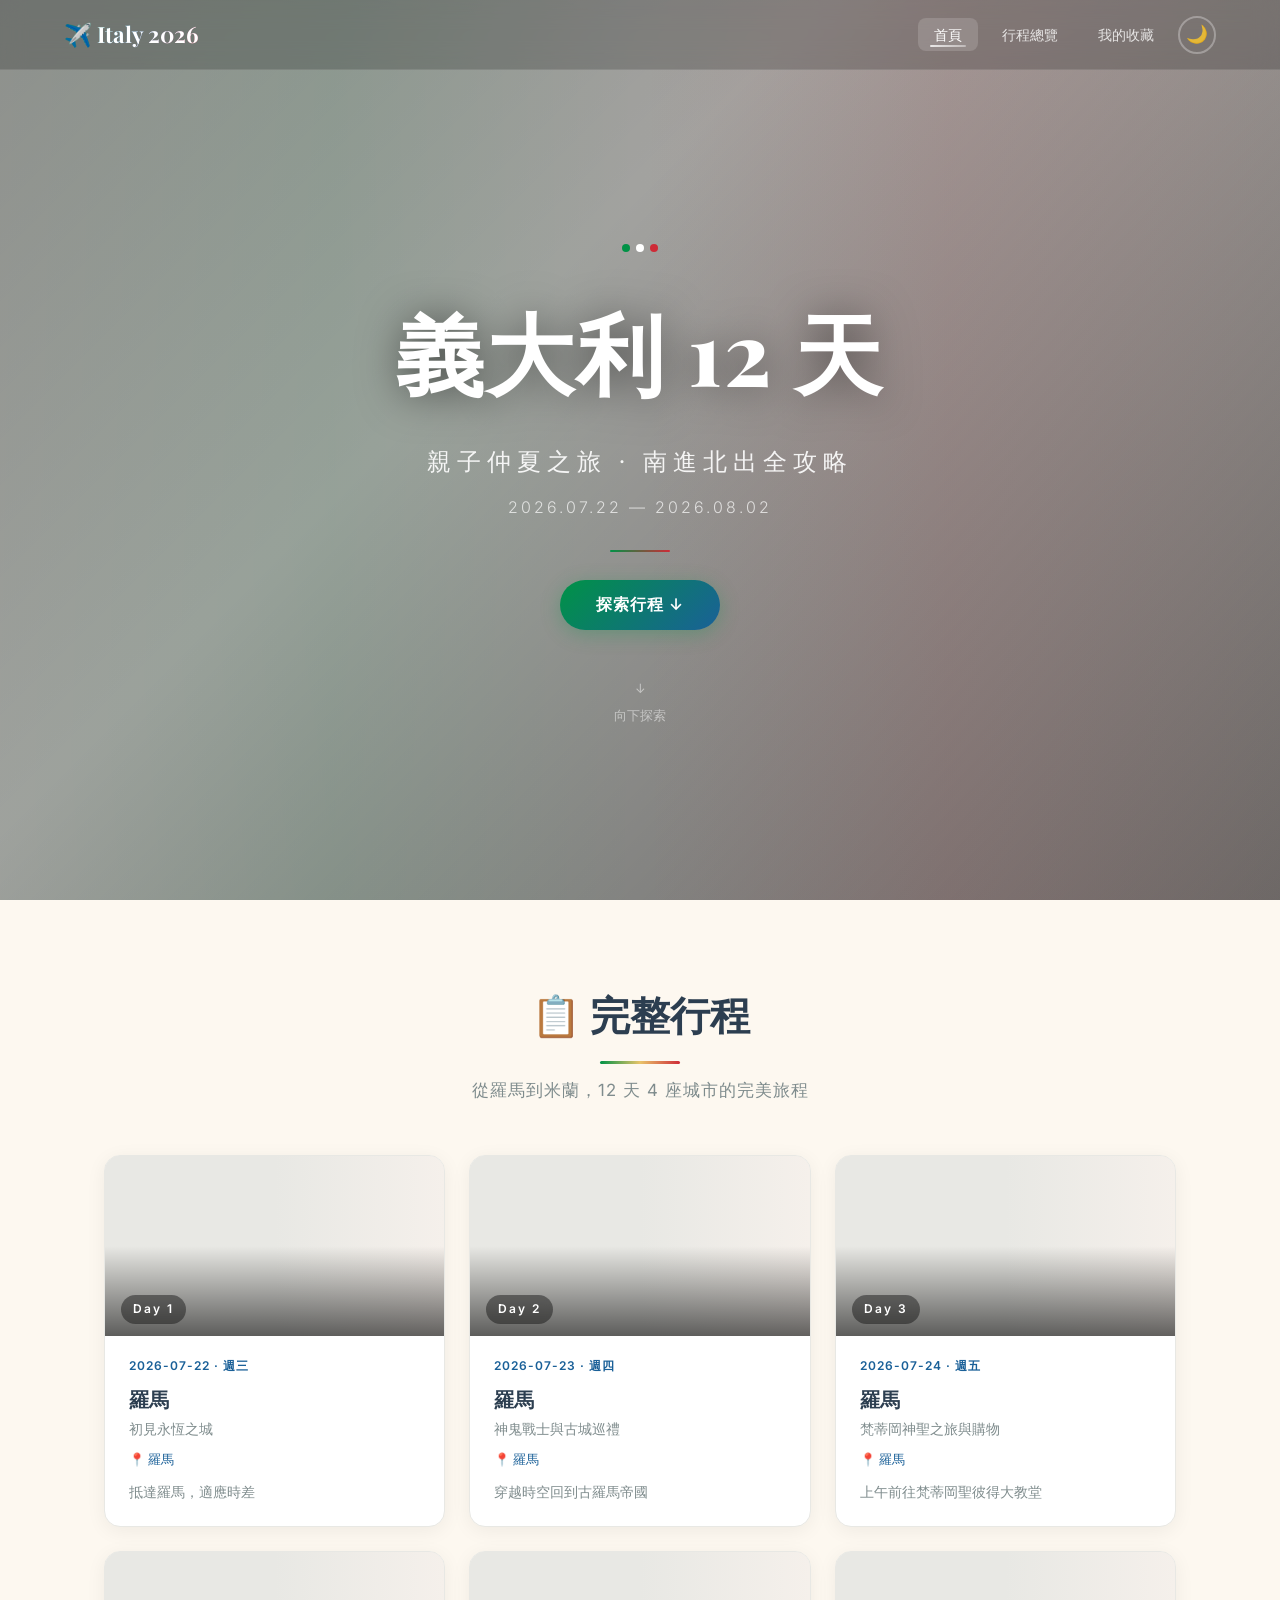
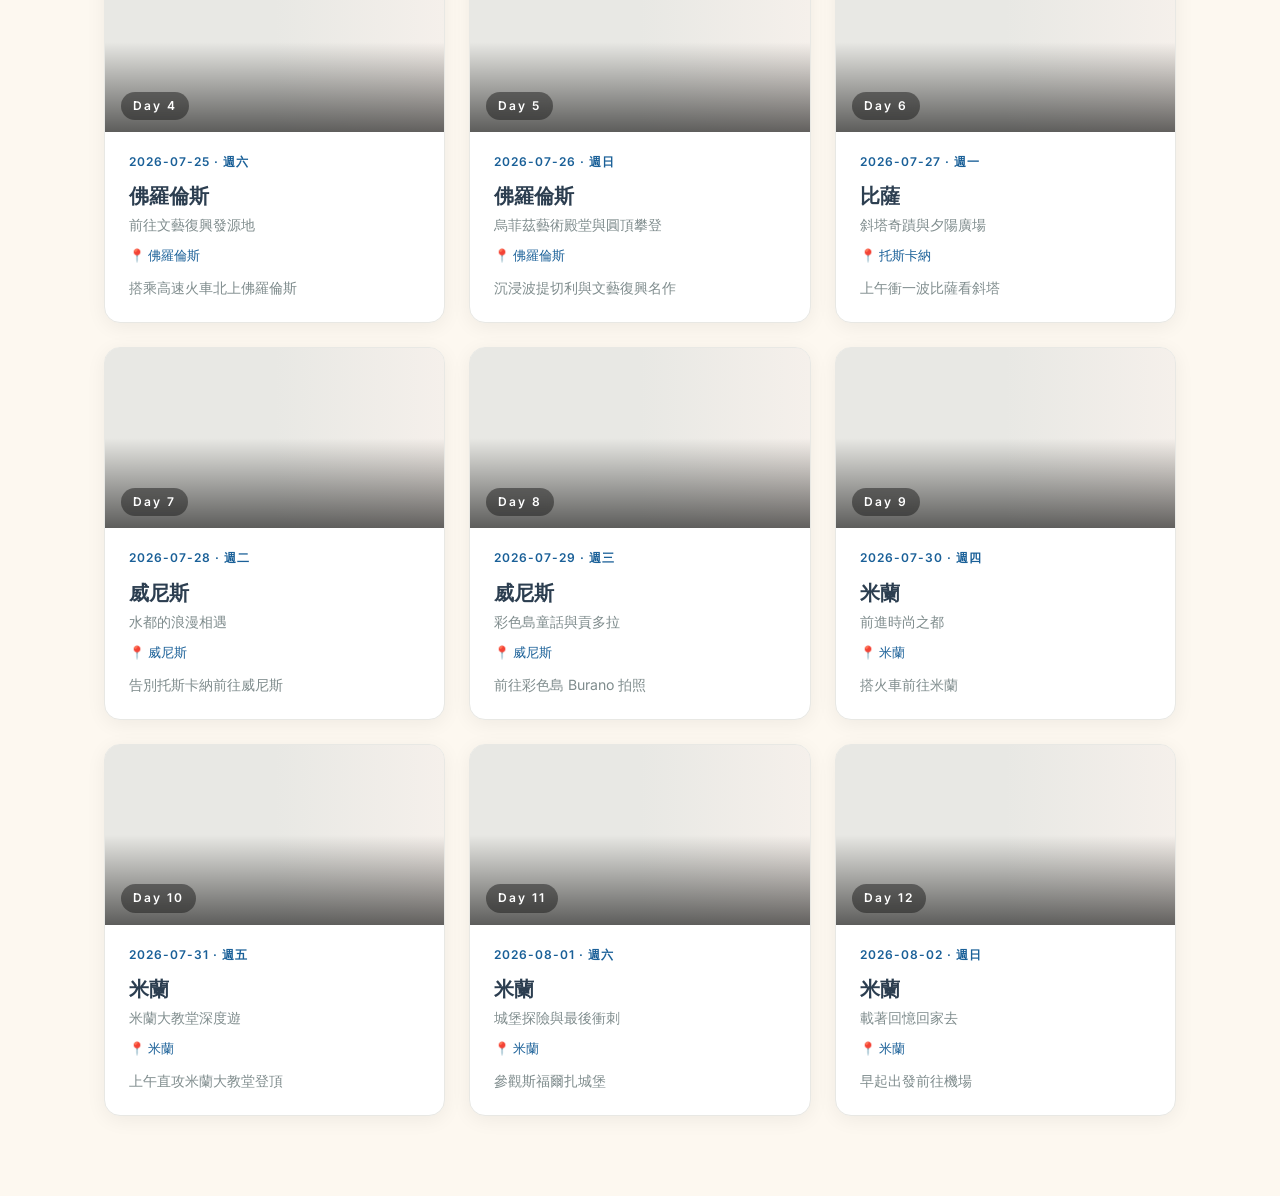
==== commit de19f441: "deploy: 複製網站檔案至 repo root 供 GitHub Pages 服務" ====
--- a/index.html
+++ b/index.html
@@ -1,440 +1,43 @@
 <!DOCTYPE html>
-<html lang="zh-TW">
+<html lang="zh-TW" data-theme="light">
 <head>
 <meta charset="UTF-8">
 <meta name="viewport" content="width=device-width, initial-scale=1.0">
-<title>義大利 12 天行程 2026</title>
-<style>
-*{margin:0;padding:0;box-sizing:border-box}
-body{font-family:-apple-system,BlinkMacSystemFont,'Segoe UI','Noto Sans TC',sans-serif;background:#fafaf8;color:#2c3e50}
-.nav{position:fixed;top:0;left:0;right:0;height:60px;background:rgba(255,255,255,0.95);backdrop-filter:blur(10px);border-bottom:1px solid #e8e8e4;display:flex;align-items:center;justify-content:space-between;padding:0 5%;z-index:100}
-.nav-logo{font-weight:700;color:#4a90d9;font-size:1.1rem}
-.nav-links{display:flex;gap:6px;list-style:none}
-.nav-links a{text-decoration:none;color:#7f8c8d;padding:8px 14px;border-radius:8px;font-size:0.85rem;cursor:pointer}
-.nav-links a:hover{color:#4a90d9;background:#e8f4fd}
-.hero{min-height:100vh;display:flex;align-items:center;justify-content:center;text-align:center;position:relative;overflow:hidden}
-.hero-bg{position:absolute;inset:0}
-.hero-bg img{width:100%;height:100%;object-fit:cover;filter:brightness(0.5)}
-.hero-content{position:relative;z-index:1;color:#fff}
-.hero-content h1{font-size:clamp(2rem,5vw,4rem);margin-bottom:8px}
-.hero-content p{color:rgba(255,255,255,0.85);font-size:1rem}
-.hero-scroll{margin-top:40px;color:rgba(255,255,255,0.6);cursor:pointer;font-size:0.9rem;animation:bounce 2s infinite}
-@keyframes bounce{0%,100%{transform:translateY(0)}50%{transform:translateY(-8px)}}
-.section{padding:60px 5%;max-width:1200px;margin:0 auto}
-.section-title{font-size:1.8rem;font-weight:700;text-align:center;margin-bottom:8px}
-.section-subtitle{text-align:center;color:#7f8c8d;margin-bottom:40px}
-.day-grid{display:grid;grid-template-columns:repeat(auto-fill,minmax(280px,1fr));gap:20px}
-.day-card{background:#fff;border-radius:16px;box-shadow:0 4px 20px rgba(0,0,0,0.06);padding:24px;cursor:pointer;transition:all 0.3s;border:1px solid #e8e8e4}
-.day-card:hover{transform:translateY(-4px);box-shadow:0 8px 35px rgba(0,0,0,0.12);border-color:#4a90d9}
-.day-emoji{font-size:2.5rem;margin-bottom:8px}
-.day-number{font-size:0.75rem;color:#4a90d9;font-weight:600;letter-spacing:2px;margin-bottom:4px}
-.day-card h3{font-size:1.2rem;font-weight:700;margin-bottom:4px}
-.day-region{color:#4a90d9;font-size:0.85rem;margin-bottom:8px}
-.day-desc{color:#7f8c8d;font-size:0.9rem;line-height:1.5}
-.detail-wrap{display:none}.detail-wrap.show{display:block}
-.detail-header{position:relative;height:45vh;min-height:300px;display:flex;align-items:flex-end;padding:30px 5%;color:#fff}
-.detail-header-bg{position:absolute;inset:0}
-.detail-header-bg img{width:100%;height:100%;object-fit:cover;filter:brightness(0.5)}
-.detail-header-content{position:relative;z-index:1;width:100%;max-width:1000px;margin:0 auto}
-.back-btn{color:rgba(255,255,255,0.8);text-decoration:none;cursor:pointer;border:none;background:none;padding:0;margin-bottom:16px;display:block;font-size:0.9rem}
-.detail-header h1{font-size:clamp(1.8rem,4vw,3rem);margin-bottom:6px}
-.detail-body{max-width:1000px;margin:0 auto;padding:30px 5%}
-.info-card{background:#fff;border-radius:16px;box-shadow:0 4px 20px rgba(0,0,0,0.06);padding:24px;margin-bottom:24px;border:1px solid #e8e8e4}
-.info-card h2{font-size:1.2rem;font-weight:700;margin-bottom:16px}
-.timeline{padding-left:24px;border-left:2px solid #e8f4fd}
-.timeline-item{padding:0 0 16px 20px;position:relative}
-.timeline-item::before{content:'';position:absolute;left:-28px;top:4px;width:10px;height:10px;background:#4a90d9;border-radius:50%}
-.timeline-item .time{font-weight:600;color:#4a90d9;font-size:0.85rem}
-.timeline-item .activity{font-weight:600}
-.timeline-item .note{color:#7f8c8d;font-size:0.85rem}
-.transport-item{display:flex;gap:12px;padding:10px;background:#e8f4fd;border-radius:10px;margin-bottom:8px;font-size:0.9rem}
-.transport-item .mode{font-weight:600;min-width:90px}
-.attractions-list{margin-top:16px}
-.attraction-item{margin-bottom:16px}
-.attraction-item h3{font-size:1rem;color:#4a90d9;margin-bottom:4px}
-.attraction-item p{color:#7f8c8d;font-size:0.9rem;line-height:1.6}
-.attraction-item .tip{background:#fff9db;border-left:3px solid #f1c40f;padding:8px 12px;border-radius:0 10px 10px 0;font-size:0.85rem;color:#7f6000;margin-top:6px}
-.food-grid{display:grid;grid-template-columns:repeat(auto-fill,minmax(200px,1fr));gap:12px}
-.food-card{background:#e8f4fd;border-radius:10px;padding:14px}
-.food-type{font-size:0.75rem;color:#4a90d9;font-weight:600;text-transform:uppercase;letter-spacing:1px}
-.food-card h4{font-size:0.95rem;margin:4px 0}
-.food-recommend{font-size:0.85rem;color:#7f8c8d}
-.food-price{font-size:0.8rem;color:#4a90d9;font-weight:500;margin-top:4px}
-.hotel-card{display:flex;gap:12px;align-items:flex-start;font-size:0.95rem}
-.hotel-card h3{font-size:1rem;margin-bottom:2px}
-.hotel-addr{color:#7f8c8d;font-size:0.85rem}
-.hotel-note{color:#4a90d9;font-size:0.85rem;margin-top:4px}
-.tips-list{list-style:none;display:flex;flex-direction:column;gap:8px}
-.tips-list li{padding:8px 12px;background:#fef9e7;border-radius:10px;font-size:0.9rem}
-.tips-list li::before{content:'\1F4A1 '}
-.map-wrap{border-radius:12px;overflow:hidden}
-.map-wrap iframe{width:100%;height:350px;border:none}
-.back-top{position:fixed;bottom:24px;right:24px;width:48px;height:48px;background:#4a90d9;color:#fff;border:none;border-radius:50%;cursor:pointer;font-size:1.2rem;opacity:0;visibility:hidden;transition:all 0.3s;z-index:99;box-shadow:0 4px 15px rgba(74,144,217,0.4)}
-.back-top.show{opacity:1;visibility:visible}
-@media(max-width:768px){
-  .day-grid{grid-template-columns:1fr}
-  .food-grid{grid-template-columns:1fr}
-  .map-wrap iframe{height:250px}
-  .detail-header{height:30vh;min-height:200px}
+<title>義大利 12 天行程 2026 · 親子仲夏羅馬·佛羅倫斯·威尼斯·米蘭</title>
+<meta name="description" content="2026 年 7-8 月義大利親子 12 日行程，從羅馬南進米蘭北出，涵蓋佛羅倫斯、威尼斯、托斯卡納的完整攻略。">
+<meta property="og:title" content="義大利 12 天行程 2026 · 親子仲夏之旅">
+<meta property="og:description" content="羅馬·佛羅倫斯·威尼斯·米蘭 12 日全攻略，含景點、美食、交通、住宿懶人包。">
+<meta property="og:type" content="website">
+<meta property="og:locale" content="zh_TW">
+<meta name="twitter:card" content="summary_large_image">
+<link rel="icon" href="data:image/svg+xml,<svg xmlns=%22http://www.w3.org/2000/svg%22 viewBox=%220 0 100 100%22><text y=%22.9em%22 font-size=%2290%22>🇮🇹</text></svg>">
+<link rel="apple-touch-icon" href="data:image/svg+xml,<svg xmlns=%22http://www.w3.org/2000/svg%22 viewBox=%220 0 100 100%22><text y=%22.9em%22 font-size=%2290%22>🇮🇹</text></svg>">
+<link rel="stylesheet" href="css/style.css">
+<link rel="preconnect" href="https://fonts.googleapis.com">
+<link rel="preconnect" href="https://fonts.gstatic.com" crossorigin>
+<link href="https://fonts.googleapis.com/css2?family=Playfair+Display:wght@600;700;800&family=Inter:wght@300;400;500;600;700&display=swap" rel="stylesheet">
+<script type="application/ld+json">
+{
+  "@context": "https://schema.org",
+  "@type": "Trip",
+  "name": "義大利 12 天親子仲夏之旅",
+  "description": "2026 年 7 月 22 日至 8 月 2 日，從羅馬到米蘭的 12 天義大利親子行程。",
+  "itinerary": [
+    {"@type":"City","name":"羅馬","days":"3"},
+    {"@type":"City","name":"佛羅倫斯","days":"2"},
+    {"@type":"City","name":"托斯卡納","days":"1"},
+    {"@type":"City","name":"威尼斯","days":"2"},
+    {"@type":"City","name":"米蘭","days":"4"}
+  ],
+  "tripOrigin": "台灣",
+  "startDate": "2026-07-22",
+  "endDate": "2026-08-02"
 }
-</style>
+</script>
 </head>
 <body>
-
-<nav class="nav">
-  <div class="nav-logo">&#9992;&#65039; Italy 2026</div>
-  <ul class="nav-links">
-    <li><a href="#" onclick="goHome()">&#127968; 首頁</a></li>
-    <li><a href="#" onclick="goOverview()">&#128203; 行程總覽</a></li>
-  </ul>
-</nav>
-
-<section class="hero" id="hero">
-  <div class="hero-bg">
-    <img src="https://images.unsplash.com/photo-1552832230-c0197dd311b5?w=1600" alt="Italy">
-  </div>
-  <div class="hero-content">
-    <h1>&#127470;&#127475; 義大利 12 天</h1>
-    <p>親子仲夏之旅 · 南進北出全攻略</p>
-    <p style="margin-top:8px;letter-spacing:2px">2026.07.22 — 2026.08.02</p>
-    <div class="hero-scroll" onclick="goOverview()">&#8595; 向下探索 &#8595;</div>
-  </div>
-</section>
-
-<section class="section" id="overview">
-  <h2 class="section-title">&#128203; 完整行程</h2>
-  <p class="section-subtitle">從羅馬到米蘭，12 天 4 座城市的完美旅程</p>
-  <div class="day-grid" id="dayGrid"></div>
-</section>
-
-<div id="detailWrap"></div>
-
-<button class="back-top" id="topBtn" onclick="window.scrollTo({top:0,behavior:'smooth'})">&#8593;</button>
-
-<script>
-// ============ DATA ============
-const D = [
-{day:1,date:"2026-07-22",dw:"週三",title:"羅馬",sub:"初見永恆之城",region:"羅馬",emo:"&#127959;&#65039;",
-sum:"抵達羅馬，適應時差，感受永恆之城的氛圍。",
-high:["西班牙階梯早晨拍照（人潮最少）","特雷維許願池擲硬幣許願","第一杯道地 Gelato 冰淇淋"],
-schedule:[
-["06:25-07:45","抵達 Fiumicino 機場 &#10145; 入境領行李","預留 1.5 小時通關"],
-["08:00-09:00","機場快線 &#10145; Termini &#10145; 住宿點寄放行李","Leonardo Express 直達"],
-["09:00-10:00","義式早餐體驗 @ Bar del Gambero","站著喝 Cappuccino 配可頌"],
-["10:00-12:00","晨間散步：西班牙階梯 & 許願池","趁沒人時盡情拍照！"],
-["12:00-13:30","午餐時光","附近隨意享用輕食或 Pizza"],
-["14:00-17:00","Check-in & 補眠","強烈建議睡個午覺調整時差"],
-["17:00-17:30","天使與殉教者聖母教堂","參拜貝尼尼天使"],
-["17:30-18:00","Gelato 時光 @ La Strega Nocciola","晚餐前的幸福甜點"],
-["18:00-19:30","晚餐 @ Pastificio Guerra","簡單吃，享受羅馬夜晚氛圍"],
-["20:00-20:30","超市採買 & 回飯店","買水、水果、早餐"],
-["21:00 ~","休息","第一天別太晚睡"]
-],
-trans:[["&#9992;&#65039; 飛機","桃園機場 &#10145; 羅馬 Fiumicino 機場"],
-["&#128646; 機場快線","Leonardo Express：Fiumicino &#10145; Termini，&#8364;14，32 分鐘"],
-["&#128647; 地鐵","Termini 搭 Metro A 線往 Battistini，Spagna 站下車"],
-["&#128694; 步行","各景點之間 5-10 分鐘路程"]],
-attr:[
-["西班牙階梯 Spanish Steps","羅馬最經典的電影場景。早晨 10 點前人潮最少，是最佳拍照時機。","旁邊有羅馬第一家麥當勞，Tiramisu 意外好吃！","https://images.unsplash.com/photo-1552832230-c0197dd311b5?w=600"],
-["特雷維許願池 Trevi Fountain","羅馬最大最華麗的巴洛克噴泉。背對噴泉用右手向左肩後方拋硬幣。","建議走到噴泉右側角落，人比較少","https://images.unsplash.com/photo-1525874684015-58379d421a52?w=600"],
-["天使與殉教者聖母教堂","收藏貝尼尼親手雕刻的天使像，免費入場的藝術寶庫。","氣氛神聖寧靜，是避開人潮的好去處","https://images.unsplash.com/photo-1577083288073-40892c0860a4?w=600"]
-],
-food:[["Bar del Gambero","早餐","Cappuccino + Cornetto","&#8364;3-5"],["La Strega Nocciola","Gelato","榛果與開心果口味","&#8364;3-5"],["Pastificio Guerra","晚餐","每日兩種現煮生麵","約 &#8364;5"]],
-hotel:"西班牙階梯附近住宿（Spagna 站周邊）",
-tips:["穿厚底好走的球鞋，羅馬石板路多","帶空水壺，街頭 Nasone 小噴泉可生飲","後背包請背前面，注意防範扒手"],
-map:"https://www.google.com/maps/embed?q=Spanish+Steps+Rome+Italy"},
-
-{day:2,date:"2026-07-23",dw:"週四",title:"羅馬",sub:"神鬼戰士與古城巡禮",region:"羅馬",emo:"&#9876;&#65039;&#65039;",
-sum:"穿越時空回到古羅馬帝國，朝聖壯觀的競技場。",
-high:["羅馬競技場內部參觀","萬神殿的壯麗穹頂","品嚐金杯咖啡"],
-schedule:[
-["08:00-09:00","早餐 @ 住宿附近","早點出發"],
-["09:00-12:00","羅馬競技場 & 古羅馬廣場","建議提前預約門票"],
-["12:00-13:30","午餐 @ 附近餐廳","品嚐地道義大利麵"],
-["14:00-16:00","萬神殿參觀","欣賞古羅馬建築奇蹟"],
-["16:00-17:00","金杯咖啡 Tazza d'Oro","羅馬最有名的咖啡店"],
-["17:00-18:30","納沃納廣場漫步","欣賞四河噴泉"],
-["19:00-20:30","晚餐","品嚐羅馬經典料理"]
-],
-trans:[["&#128694; 步行","從西班牙階梯步行至競技場約 25 分鐘"],["&#128647; 地鐵","搭 Metro B 線至 Colosseo 站"],["&#128694; 步行","競技場至萬神殿約 15 分鐘"]],
-attr:[["羅馬競技場 Colosseum","古羅馬帝國最具代表性的建築。建議提前在官網預約門票。","建議購買聯票：競技場 + 古羅馬廣場 + 帕拉提諾山","https://images.unsplash.com/photo-1552832230-c0197dd311b5?w=600"],["萬神殿 Pantheon","保存最完整的古羅馬建築，混凝土穹頂至今仍是世界最大。","免費入場，建議下午前往光線最美","https://images.unsplash.com/photo-1577083288073-40892c0860a4?w=600"]],
-food:[["Tazza d'Oro","咖啡","Granita al Caffè 咖啡冰沙","&#8364;3-5"],["Da Enrico al 29","午餐","Carbonara 義大利麵","&#8364;12-18"]],
-hotel:"西班牙階梯附近住宿（續住）",
-tips:["競技場門票務必提前預約","注意防曬，七月羅馬非常炎熱","隨身帶水壺補充水分"],
-map:"https://www.google.com/maps/embed?q=Colosseum+Rome+Italy"},
-
-{day:3,date:"2026-07-24",dw:"週五",title:"羅馬",sub:"梵蒂岡神聖之旅",region:"羅馬",emo:"&#127475;&#127466;",
-sum:"上午梵蒂岡聖彼得大教堂，下午博物館，傍晚購物。",
-high:["聖彼得大教堂登頂俯瞰梵蒂岡","梵蒂岡博物館西斯汀禮拜堂","西班牙廣場購物區漫遊"],
-schedule:[
-["07:30-08:00","早餐","早點出發避開人潮"],
-["08:00-10:30","聖彼得大教堂","登頂看梵蒂岡全景"],
-["10:30-11:00","聖彼得廣場","感受梵蒂岡的莊嚴"],
-["11:00-12:30","午餐 @ 梵蒂岡附近","品嚐在地美食"],
-["14:00-16:30","梵蒂岡博物館","欣賞西斯汀禮拜堂創世紀"],
-["17:00-19:00","西班牙廣場購物區","漫步名牌大街"],
-["19:30-21:00","晚餐","羅馬最後一頓豐盛晚餐"]
-],
-trans:[["&#128647; 地鐵","Spagna 站搭 Metro A 線至 Ottaviano 站"],["&#128694; 步行","聖彼得大教堂至博物館步行約 10 分鐘"]],
-attr:[["聖彼得大教堂 St. Peter's Basilica","世界上最大的教堂，天主教會的中心。","早上 8 點前到可避開排隊人潮","https://images.unsplash.com/photo-1577083288073-40892c0860a4?w=600"],["梵蒂岡博物館 Vatican Museums","收藏教宗歷代累積的藝術珍品。","門票需提前預約","https://images.unsplash.com/photo-1577083288073-40892c0860a4?w=600"]],
-food:[["Bonci Pizzarium","午餐","Pizza al taglio 秤重披薩","&#8364;5-10"],["Old Bridge Gelateria","Gelato","各式口味 Gelato","&#8364;3-5"]],
-hotel:"西班牙階梯附近住宿（最後一晚）",
-tips:["進聖彼得大教堂需安檢，不可穿短褲背心","梵蒂岡博物館很大，建議規劃路線"],
-map:"https://www.google.com/maps/embed?q=St+Peter+Basilica+Vatican"},
-
-{day:4,date:"2026-07-25",dw:"週六",title:"佛羅倫斯",sub:"前往文藝復興發源地",region:"佛羅倫斯",emo:"&#127912;",
-sum:"搭乘高速火車北上佛羅倫斯，初探百花大教堂。",
-high:["義大利高鐵 Italo 初體驗","百花大教堂外觀震撼","老橋日落漫步"],
-schedule:[
-["08:00-09:00","早餐 & Check-out","整理行李"],
-["09:30-11:00","高速火車：羅馬 &#10145; 佛羅倫斯","Italo / Frecciarossa"],
-["11:00-11:30","抵達 Firenze S.M.N. 車站","步行至住宿點寄放行李"],
-["11:30-13:00","午餐 @ 中央市場","品嚐佛羅倫斯牛肚包"],
-["13:00-15:00","百花大教堂外觀 & 喬托鐘樓","洗禮堂金門必看"],
-["17:00-19:00","老橋漫步 & 亞諾河畔","欣賞日落美景"],
-["19:30-21:00","晚餐 @ 在地 trattoria","品嚐佛羅倫斯牛排"]
-],
-trans:[["&#128646; 高速火車","Roma Termini &#10145; Firenze S.M.N.，約 1.5 小時"],["&#128694; 步行","佛羅倫斯市區景點皆可步行"]],
-attr:[["聖母百花大教堂 Duomo","佛羅倫斯地標，世界最大的磚造穹頂。外牆三色大理石拼成。","外觀免費，登頂需購票","https://images.unsplash.com/photo-1543429257-3eb0b65d6c48?w=600"],["老橋 Ponte Vecchio","佛羅倫斯最古老的橋樑，橋上珠寶店與藝廊。","傍晚最浪漫，欣賞亞諾河日落","https://images.unsplash.com/photo-1543429257-3eb0b65d6c48?w=600"]],
-food:[["Nerbone","午餐","牛肚包 Panino con Lampredotto","&#8364;5-8"],["Trattoria ZaZa","晚餐","佛羅倫斯牛排","&#8364;25-35"]],
-hotel:"佛羅倫斯 SMN 車站附近（步行 10 分鐘）",
-tips:["義大利高鐵建議提前上網購票","佛羅倫斯石板路多，行李箱輪子要夠耐用","牛肚包是佛羅倫斯必吃街頭美食"],
-map:"https://www.google.com/maps/embed?q=Duomo+Florence+Italy"},
-
-{day:5,date:"2026-07-26",dw:"週日",title:"佛羅倫斯",sub:"烏菲茲藝術殿堂",region:"佛羅倫斯",emo:"&#128397;&#65039;",
-sum:"沉浸波提切利名作，挑戰圓頂攀登。",
-high:["烏菲茲美術館《維納斯的誕生》","百花大教堂圓頂攀登 463 階","老橋夕陽美景"],
-schedule:[
-["08:00-09:00","早餐","吃得飽飽的準備爬圓頂"],
-["09:00-12:00","烏菲茲美術館","建議提前預約門票"],
-["12:00-13:30","午餐","美術館附近餐廳"],
-["13:30-15:00","百花大教堂圓頂攀登","463 階，俯瞰佛羅倫斯"],
-["15:00-17:00","學院美術館（大衛像）","可選，或自由逛街"],
-["17:00-18:30","老橋夕陽","漫步亞諾河畔"],
-["19:00-20:30","晚餐","佛羅倫斯經典料理"]
-],
-trans:[["&#128694; 步行","全部景點步行可達"]],
-attr:[["烏菲茲美術館 Uffizi Gallery","世界最重要的美術館之一，收藏波提切利《維納斯的誕生》。","務必提前預約門票","https://images.unsplash.com/photo-1543429257-3eb0b65d6c48?w=600"],["百花大教堂圓頂 Brunelleschi's Dome","布魯內萊斯基設計的傳奇圓頂，攀登 463 階。","階梯狹窄陡峭，有懼高症請考慮","https://images.unsplash.com/photo-1543429257-3eb0b65d6c48?w=600"]],
-food:[["All'Antico Vinaio","午餐","Schiacciata 義大利三明治","&#8364;8-12"],["Gelateria dei Neri","Gelato","各式手工冰淇淋","&#8364;3-5"]],
-hotel:"佛羅倫斯 SMN 車站附近（續住）",
-tips:["烏菲茲門票需提前 1-2 週預約","爬圓頂穿輕便衣物與好走的鞋","佛羅倫斯皮件市集可逛逛"],
-map:"https://www.google.com/maps/embed?q=Uffizi+Gallery+Florence+Italy"},
-
-{day:6,date:"2026-07-27",dw:"週一",title:"比薩",sub:"斜塔奇蹟與夕陽",region:"托斯卡納",emo:"&#127982;",
-sum:"上午比薩看斜塔，傍晚米開朗基羅廣場夕陽。",
-high:["比薩斜塔經典合影","奇蹟廣場三大建築","米開朗基羅廣場俯瞰佛羅倫斯"],
-schedule:[
-["07:00-08:00","早餐","早點出發"],
-["08:00-09:00","火車：佛羅倫斯 &#10145; 比薩","約 1 小時"],
-["09:00-12:00","比薩斜塔 & 奇蹟廣場","拍照、參觀"],
-["12:00-13:00","午餐 @ 比薩","當地美食"],
-["13:00-14:00","火車：比薩 &#10145; 佛羅倫斯",""],
-["14:00-16:00","中央市場美食探索","二樓美食廣場"],
-["17:00-19:00","米開朗基羅廣場夕陽","俯瞰佛羅倫斯全景"],
-["19:30-21:00","晚餐",""]
-],
-trans:[["&#128646; 區域火車","Firenze S.M.N. &#10145; Pisa Centrale，約 1 小時"],["&#128694; 步行","比薩車站步行至斜塔約 20 分鐘"]],
-attr:[["比薩斜塔 Leaning Tower of Pisa","世界聞名的建築奇蹟，因地基不均勻傾斜。","經典拍照姿勢是「推塔」！","https://images.unsplash.com/photo-1552832230-c0197dd311b5?w=600"],["米開朗基羅廣場 Piazzale Michelangelo","俯瞰佛羅倫斯全景最佳地點，夕陽時分景色無敵。","傍晚前往，帶瓶酒坐在階梯上等日落","https://images.unsplash.com/photo-1543429257-3eb0b65d6c48?w=600"]],
-food:[["Mercato Centrale 二樓","美食廣場","各種托斯卡納美食","&#8364;8-15"],["La Prosciutteria","晚餐","托斯卡納火腿拼盤","&#8364;10-18"]],
-hotel:"佛羅倫斯 SMN 車站附近（續住）",
-tips:["比薩斜塔登塔需預約且限制人數","佛羅倫斯到比薩區域火車班次頻繁","米開朗基羅廣場可搭 12 路公車"],
-map:"https://www.google.com/maps/embed?q=Leaning+Tower+of+Pisa+Italy"},
-
-{day:7,date:"2026-07-28",dw:"週二",title:"威尼斯",sub:"水都的浪漫相遇",region:"威尼斯",emo:"&#127917;",
-sum:"告別托斯卡納，前進夢幻水都威尼斯。",
-high:["威尼斯本島第一印象","聖馬可廣場與大教堂","嘆息橋夜景漫步"],
-schedule:[
-["07:00-08:00","早餐 & Check-out",""],
-["08:00-10:00","高速火車：佛羅倫斯 &#10145; 威尼斯","約 2 小時"],
-["10:00-10:30","抵達 Venezia S. Lucia","出站即是大運河"],
-["10:30-11:00","水上巴士 &#10145; 住宿點","寄放行李"],
-["11:00-12:30","聖馬可廣場 & 大教堂","感受水都風情"],
-["12:30-14:00","午餐","威尼斯海鮮料理"],
-["17:00-19:00","嘆息橋 & 運河漫步","傍晚光線最美"],
-["19:30-21:00","晚餐 @ 運河邊餐廳","浪漫水都晚餐"]
-],
-trans:[["&#128646; 高速火車","Firenze S.M.N. &#10145; Venezia S. Lucia，約 2 小時"],["&#128674; 水上巴士","威尼斯主要公共交通工具"],["&#128694; 步行","本島各景點步行可達"]],
-attr:[["聖馬可廣場 Piazza San Marco","拿破崙譽為「歐洲最美客廳」。廣場上有聖馬可大教堂、鐘樓。","早上與傍晚人潮較少","https://images.unsplash.com/photo-1525874684015-58379d421a52?w=600"],["嘆息橋 Bridge of Sighs","連接總督府與監獄的封閉橋樑。","傍晚夕陽時分拍照最佳","https://images.unsplash.com/photo-1525874684015-58379d421a52?w=600"]],
-food:[["Trattoria Al Gazzettino","晚餐","墨魚麵 Spaghetti al Nero di Seppia","&#8364;15-25"],["Caffe Florian","咖啡","聖馬可廣場百年咖啡館","&#8364;10-15"]],
-hotel:"威尼斯本島住宿（聖馬可廣場步行 10 分）",
-tips:["威尼斯本島全靠步行與船","水上巴士可買 24/48/72 小時券","注意潮汐，聖馬可廣場可能會淹水"],
-map:"https://www.google.com/maps/embed?q=St+Mark+Square+Venice+Italy"},
-
-{day:8,date:"2026-07-29",dw:"週三",title:"威尼斯",sub:"彩色島童話與貢多拉",region:"威尼斯",emo:"&#127752;",
-sum:"彩色島拍照，下午貢多拉船遊。",
-high:["Burano 彩色房屋拍照","貢多拉船遊大運河","里亞爾托橋黃昏市場"],
-schedule:[
-["07:30-08:30","早餐",""],
-["08:30-09:30","水上巴士前往彩色島","約 40 分鐘"],
-["09:30-12:00","彩色島 Burano 漫步","拍照、逛小店"],
-["12:00-13:00","午餐 @ 彩色島","海鮮料理"],
-["13:00-14:00","水上巴士回本島",""],
-["14:00-16:00","貢多拉船遊","體驗威尼斯傳統交通"],
-["16:00-18:00","里亞爾托橋 & 市場","逛街購物"],
-["19:00-20:30","晚餐",""]
-],
-trans:[["&#128674; 水上巴士","威尼斯 &#10145; Burano（彩色島），約 40 分鐘"],["&#128675; 貢多拉","傳統手划船，建議下午或傍晚搭乘"]],
-attr:[["彩色島 Burano","以色彩繽紛的漁夫房屋聞名的小島。每年重新粉刷形成彩虹景觀。","建議早上前往，光線最佳","https://images.unsplash.com/photo-1525874684015-58379d421a52?w=600"],["貢多拉船遊 Gondola Ride","威尼斯最具代表性的交通工具。","建議傍晚搭乘，光線柔和","https://images.unsplash.com/photo-1525874684015-58379d421a52?w=600"]],
-food:[["Trattoria da Romano","午餐","海鮮燉飯","&#8364;15-25"],["Osteria alle Testiere","晚餐","威尼斯式海鮮拼盤","&#8364;25-35"]],
-hotel:"威尼斯本島住宿（續住）",
-tips:["彩色島建議早去早回","貢多拉公定價約 &#8364;80/30 分鐘","里亞爾托市場買新鮮食材與紀念品"],
-map:"https://www.google.com/maps/embed?q=Burano+Venice+Italy"},
-
-{day:9,date:"2026-07-30",dw:"週四",title:"米蘭",sub:"前進時尚之都",region:"米蘭",emo:"&#9749;",
-sum:"搭火車前往米蘭，輕鬆市區漫步。",
-high:["艾曼紐二世拱廊精美建築","星巴克臻選烘焙工坊","米蘭購物街區初探"],
-schedule:[
-["07:30-08:30","早餐 & Check-out",""],
-["08:30-10:30","高速火車：威尼斯 &#10145; 米蘭","約 2 小時"],
-["10:30-11:00","抵達 Milano Centrale","步行或地鐵至住宿"],
-["11:30-13:00","艾曼紐二世拱廊","欣賞華麗建築與逛街"],
-["13:00-14:30","午餐",""],
-["14:30-16:00","星巴克臻選烘焙工坊","全球第三家 Reserve Roastery"],
-["18:00-20:00","晚間散步 & 晚餐","米蘭夜生活初體驗"]
-],
-trans:[["&#128646; 高速火車","Venezia S. Lucia &#10145; Milano Centrale，約 2 小時"],["&#128647; 地鐵","Centrale 可搭 M2/M3 線至大教堂區"],["&#128694; 步行","米蘭市中心步行可達"]],
-attr:[["艾曼紐二世拱廊 Galleria","義大利最古老的購物拱廊，玻璃穹頂與馬賽克地板。","踩公牛睪丸旋轉會帶來好運","https://images.unsplash.com/photo-1552832230-c0197dd311b5?w=600"],["星巴克臻選烘焙工坊","全球僅六家旗艦級星巴克。","推薦限定版咖啡調酒","https://images.unsplash.com/photo-1552832230-c0197dd311b5?w=600"]],
-food:[["Luini","輕食","Panzerotti 義大利炸餃","&#8364;4-6"],["Spontini","Pizza","厚片米蘭式 Pizza","&#8364;6-10"]],
-hotel:"米蘭中央車站附近（步行 10 分鐘）",
-tips:["米蘭大教堂區扒手較多，注意財物","艾曼紐拱廊地板馬賽克是拍照重點","Luini Panzerotti 排隊名店"],
-map:"https://www.google.com/maps/embed?q=Galleria+Vittorio+Emanuele+II+Milan+Italy"},
-
-{day:10,date:"2026-07-31",dw:"週五",title:"米蘭",sub:"米蘭大教堂深度遊",region:"米蘭",emo:"&#9962;",
-sum:"上午米蘭大教堂登頂，欣賞飛扶壁。",
-high:["米蘭大教堂屋頂平台漫步","飛扶壁與尖塔近距離觀賞","大教堂內部彩繪玻璃窗"],
-schedule:[
-["08:00-09:00","早餐",""],
-["10:00-12:00","米蘭大教堂登頂","步行登頂，欣賞飛扶壁"],
-["12:00-13:00","大教堂內部參觀","彩繪玻璃與地下遺蹟"],
-["13:00-14:30","午餐",""],
-["14:30-17:00","自由活動","逛街、博物館或咖啡時光"],
-["17:00-19:00","米蘭最後漫步","採購紀念品"],
-["19:30-21:00","告別晚餐","米蘭最後一頓"]
-],
-trans:[["&#128647; 地鐵","Duomo 站（M1/M3 線交會）"],["&#128694; 步行","米蘭市中心步行"]],
-attr:[["米蘭大教堂 Duomo di Milano","世界最大的哥德式教堂之一，135 座尖塔與超過 3000 座雕像。","建議購買電梯登頂票節省體力","https://images.unsplash.com/photo-1552832230-c0197dd311b5?w=600"]],
-food:[["Piz","午餐","米蘭式燉飯 Risotto alla Milanese","&#8364;12-18"],["Cioccolatitaliani","甜點","手工巧克力 & Gelato","&#8364;4-8"]],
-hotel:"米蘭中央車站附近（續住）",
-tips:["登頂建議電梯方案（步行很陡）","進教堂不可穿短褲露肩","屋頂平台風大注意保暖"],
-map:"https://www.google.com/maps/embed?q=Duomo+di+Milano+Italy"},
-
-{day:11,date:"2026-08-01",dw:"週六",title:"米蘭",sub:"城堡探險與最後衝刺",region:"米蘭",emo:"&#127984;",
-sum:"參觀斯福爾扎城堡，購物大街最後採購。",
-high:["斯福爾扎城堡博物館","米開朗基羅最後的雕塑","Corso Buenos Aires 購物"],
-schedule:[["08:00-09:00","悠閒早餐",""],["09:00-12:00","斯福爾扎城堡參觀","城堡博物館與庭園"],["12:00-13:30","午餐",""],["13:30-17:00","Corso Buenos Aires 購物","米蘭最長購物街"],["17:00-19:00","整理行李",""],["19:00-21:00","最後晚餐","告別義大利"]],
-trans:[["&#128647; 地鐵","Cairoli Castello 站（M1）或 Lanza 站（M2）"],["&#128647; 地鐵","Corso Buenos Aires 搭 M1 至 Porta Venezia"]],
-attr:[["斯福爾扎城堡 Castello Sforzesco","米蘭最大的城堡，收藏米開朗基羅最後雕塑《聖母憐子》。","城堡後方森皮奧內公園適合散步","https://images.unsplash.com/photo-1552832230-c0197dd311b5?w=600"]],
-food:[["Ratanà","晚餐","米蘭經典料理","&#8364;20-30"],["Pavé","早午餐","可頌與咖啡","&#8364;5-10"]],
-hotel:"米蘭中央車站附近（最後一晚）",
-tips:["城堡免費入場，博物館需購票","記得退稅單據要整理好","超市可買些義大利食材帶回台灣"],
-map:"https://www.google.com/maps/embed?q=Sforza+Castle+Milan+Italy"},
-
-{day:12,date:"2026-08-02",dw:"週日",title:"米蘭",sub:"載著回憶回家去",region:"米蘭",emo:"&#9992;&#65039;",
-sum:"早起出發前往機場，辦理退稅手續。",
-high:["Malpensa 機場退稅","免稅店最後採購","帶著 12 天滿滿回憶回家"],
-schedule:[["05:00-05:30","起床 & 最後檢查","確認護照、機票"],["05:30-06:00","前往 Milano Centrale",""],["06:00-07:00","Malpensa Express 往機場","約 50 分鐘"],["07:00-08:00","Check-in & 托運行李",""],["08:00-09:00","退稅手續","保留退稅單據"],["09:00-10:00","免稅店最後採購",""],["10:00 ~","登機回台灣","Buon Viaggio！"]],
-trans:[["&#128646; Malpensa Express","Milano Centrale &#10145; Malpensa Airport，50 分鐘，&#8364;13"],["&#9992;&#65039; 飛機","米蘭 Malpensa &#10145; 桃園機場"]],
-attr:[["米蘭 Malpensa 機場","米蘭主要國際機場。退稅分托運退稅與手提退稅。","退稅單據需在 check-in 前給海關蓋章","https://images.unsplash.com/photo-1552832230-c0197dd311b5?w=600"]],
-food:[["機場免稅區","最後採購","義大利紅酒、橄欖油、巧克力","視預算"]],
-hotel:"回到溫暖的家（台灣）",
-tips:["退稅商品需隨身備查","Malpensa Express 早班車票建議先買","保留退稅單據影本"],
-map:"https://www.google.com/maps/embed?q=Malpensa+Airport+Milan+Italy"}
-];
-
-// ============ RENDER ============
-const grid = document.getElementById('dayGrid');
-const wrap = document.getElementById('detailWrap');
-
-D.forEach(d => {
-  const card = document.createElement('div');
-  card.className = 'day-card';
-  card.innerHTML = '<div class="day-emoji">'+d.emo+'</div><div class="day-number">DAY '+d.day+'</div><h3>'+d.title+'｜'+d.sub+'</h3><div class="day-region">📍 '+d.region+'</div><div class="day-desc">'+d.sum+'</div>';
-  card.onclick = function(){showDay(d.day)};
-  grid.appendChild(card);
-
-  // build images for attr
-  var imgs = '';
-  d.attr.forEach(function(a,i){
-    imgs += '<img class="cimg'+(i===0?' on':'')+'" src="'+a[3]+'" data-i="'+i+'" style="display:'+(i===0?'block':'none')+';width:100%;height:280px;object-fit:cover;border-radius:10px">';
-  });
-  var btns = d.attr.length>1 ? '<button class="cbp" onclick="cmove('+d.day+',-1)">&#139;</button><button class="cbn" onclick="cmove('+d.day+',1)">&#155;</button>' : '';
-  var carousel = '<div style="position:relative;margin-bottom:16px">'+imgs+btns+'</div>';
-
-  var attrHTML = '';
-  d.attr.forEach(function(a){
-    attrHTML += '<div class="attraction-item"><h3>&#128205; '+a[0]+'</h3><p>'+a[1]+'</p>'+(a[2]?'<div class="tip">&#128161; '+a[2]+'</div>':'')+'</div>';
-  });
-
-  var foodHTML = '';
-  d.food.forEach(function(f){
-    foodHTML += '<div class="food-card"><div class="food-type">'+f[1]+'</div><h4>'+f[0]+'</h4><div class="food-recommend">&#128077; '+f[2]+'</div><div class="food-price">💰 '+f[3]+'</div></div>';
-  });
-
-  var schedHTML = '';
-  d.schedule.forEach(function(s){
-    schedHTML += '<div class="timeline-item"><div class="time">'+s[0]+'</div><div class="activity">'+s[1]+'</div>'+(s[2]?'<div class="note">'+s[2]+'</div>':'')+'</div>';
-  });
-
-  var transHTML = '';
-  d.trans.forEach(function(t){
-    transHTML += '<div class="transport-item"><span class="mode">'+t[0]+'</span><span>'+t[1]+'</span></div>';
-  });
-
-  var tipsHTML = '';
-  d.tips.forEach(function(t){
-    tipsHTML += '<li>'+t+'</li>';
-  });
-
-  var highlights = '';
-  d.high.forEach(function(h){
-    highlights += '<li style="margin-bottom:6px">'+h+'</li>';
-  });
-
-  var detailDiv = document.createElement('div');
-  detailDiv.className = 'detail-wrap';
-  detailDiv.id = 'd'+d.day;
-  detailDiv.innerHTML = '<div class="detail-header"><div class="detail-header-bg"><img src="'+d.attr[0][3]+'"></div><div class="detail-header-content"><button class="back-btn" onclick="backOverview()">&#8592; 回到行程總覽</button><h1>Day '+d.day+' &#183; '+d.title+'</h1><div class="detail-date">📅 '+d.date+' ('+d.dw+') '+d.emo+'</div></div></div><div class="detail-body"><div class="info-card"><h2>&#127775; 今日重點</h2><ul style="padding-left:20px">'+highlights+'</ul></div><div class="info-card"><h2>&#9200; 行程時間表</h2><div class="timeline">'+schedHTML+'</div></div><div class="info-card"><h2>&#128652; 交通資訊</h2>'+transHTML+'</div><div class="info-card"><h2>&#127963;&#65039; 景點介紹</h2>'+carousel+attrHTML+'</div><div class="info-card"><h2>&#127837; 美食推薦</h2><div class="food-grid">'+foodHTML+'</div></div><div class="info-card"><h2>&#127968; 住宿資訊</h2><div class="hotel-card"><div style="font-size:1.8rem">&#127968;</div><div><h3>'+d.hotel+'</h3></div></div></div><div class="info-card"><h2>&#128161; 注意事項</h2><ul class="tips-list">'+tipsHTML+'</ul></div><div class="info-card"><h2>&#128506; 地圖</h2><div class="map-wrap"><iframe src="'+d.map+'" loading="lazy" allowfullscreen></iframe></div></div></div>';
-  wrap.appendChild(detailDiv);
-});
-
-function showDay(n){
-  document.querySelectorAll('.detail-wrap').forEach(function(e){e.classList.remove('show')});
-  var el = document.getElementById('d'+n);
-  if(el){el.classList.add('show');setTimeout(function(){el.scrollIntoView({behavior:'smooth'})},50)}
-}
-
-function backOverview(){
-  document.querySelectorAll('.detail-wrap').forEach(function(e){e.classList.remove('show')});
-  document.getElementById('overview').scrollIntoView({behavior:'smooth'});
-}
-
-function goHome(){
-  document.querySelectorAll('.detail-wrap').forEach(function(e){e.classList.remove('show')});
-  window.scrollTo({top:0,behavior:'smooth'});
-}
-
-function goOverview(){
-  document.querySelectorAll('.detail-wrap').forEach(function(e){e.classList.remove('show')});
-  document.getElementById('overview').scrollIntoView({behavior:'smooth'});
-}
-
-function cmove(n,dir){
-  var wrap = document.getElementById('d'+n);
-  var imgs = wrap.querySelectorAll('.cimg');
-  var cur = wrap.querySelector('.cimg.on');
-  var idx = parseInt(cur.getAttribute('data-i'));
-  cur.classList.remove('on');
-  cur.style.display = 'none';
-  var next = (idx + dir + imgs.length) % imgs.length;
-  imgs[next].classList.add('on');
-  imgs[next].style.display = 'block';
-}
-
-// back to top
-window.addEventListener('scroll',function(){
-  var btn = document.getElementById('topBtn');
-  if(window.scrollY>300)btn.classList.add('show');else btn.classList.remove('show');
-});
-</script>
+<div id="app"></div>
+<script src="js/data.js"></script>
+<script src="js/app.js"></script>
 </body>
-</html>+</html>
--- a/css/style.css
+++ b/css/style.css
@@ -0,0 +1,1362 @@
+:root {
+  --flag-green: #009246;
+  --flag-red: #CE2B37;
+  --med-blue: #1A6098;
+  --tuscan-earth: #D4A373;
+  --tuscan-sun: #E9C46A;
+  --cream-bg: #FDF8F0;
+  --warm-gray: #F5F0EB;
+
+  --primary: #2c3e50;
+  --accent: var(--med-blue);
+  --accent-light: #e3edf7;
+  --bg: var(--cream-bg);
+  --bg-card: #ffffff;
+  --text: #2c3e50;
+  --text-light: #7f8c8d;
+  --border: #e8e8e4;
+  --shadow: 0 4px 20px rgba(0,0,0,0.06);
+  --shadow-hover: 0 8px 35px rgba(0,0,0,0.12);
+  --radius: 16px;
+  --radius-sm: 10px;
+  --nav-height: 70px;
+  --transition: 0.3s cubic-bezier(0.4, 0, 0.2, 1);
+}
+
+[data-theme="dark"] {
+  --primary: #ecf0f1;
+  --accent: #6db8e8;
+  --accent-light: #1a2a3a;
+  --bg: #121212;
+  --bg-card: #1e1e2e;
+  --text: #ecf0f1;
+  --text-light: #b0b0c0;
+  --border: #3a3a5a;
+  --shadow: 0 4px 20px rgba(0,0,0,0.3);
+  --shadow-hover: 0 8px 35px rgba(0,0,0,0.5);
+}
+
+* {
+  margin: 0;
+  padding: 0;
+  box-sizing: border-box;
+}
+
+html {
+  scroll-behavior: smooth;
+}
+
+body {
+  font-family: 'Inter', -apple-system, BlinkMacSystemFont, 'Segoe UI', 'Noto Sans TC', sans-serif;
+  background: var(--bg);
+  color: var(--text);
+  line-height: 1.7;
+  transition: background var(--transition), color var(--transition);
+}
+
+h1, h2, h3, h4, h5, h6 {
+  font-family: 'Playfair Display', Georgia, 'Times New Roman', serif;
+  font-weight: 700;
+}
+
+/* Navigation */
+.nav {
+  position: fixed;
+  top: 0;
+  left: 0;
+  right: 0;
+  height: var(--nav-height);
+  background: var(--bg-card);
+  backdrop-filter: blur(20px);
+  border-bottom: 1px solid var(--border);
+  display: flex;
+  align-items: center;
+  justify-content: space-between;
+  padding: 0 5%;
+  z-index: 1000;
+  transition: background var(--transition), border var(--transition);
+}
+
+.nav-logo {
+  font-size: 1.4rem;
+  font-weight: 700;
+  cursor: pointer;
+  display: flex;
+  align-items: center;
+  gap: 8px;
+  font-family: 'Playfair Display', Georgia, serif;
+  background: linear-gradient(135deg, var(--flag-green), var(--med-blue), var(--flag-red));
+  -webkit-background-clip: text;
+  -webkit-text-fill-color: transparent;
+  background-clip: text;
+}
+
+.nav-links {
+  display: flex;
+  gap: 8px;
+  list-style: none;
+  align-items: center;
+}
+
+.nav-links a {
+  text-decoration: none;
+  color: var(--text-light);
+  padding: 8px 16px;
+  border-radius: 8px;
+  font-size: 0.9rem;
+  font-weight: 500;
+  transition: all var(--transition);
+  cursor: pointer;
+  position: relative;
+}
+
+.nav-links a::after {
+  content: '';
+  position: absolute;
+  bottom: 4px;
+  left: 50%;
+  transform: translateX(-50%) scaleX(0);
+  width: 60%;
+  height: 2px;
+  background: linear-gradient(90deg, var(--flag-green), var(--flag-red));
+  transition: transform var(--transition);
+  border-radius: 1px;
+}
+
+.nav-links a:hover::after,
+.nav-links a.active::after {
+  transform: translateX(-50%) scaleX(1);
+}
+
+.nav-links a:hover,
+.nav-links a.active {
+  color: var(--accent);
+  background: var(--accent-light);
+}
+
+.theme-toggle {
+  background: none;
+  border: 2px solid var(--border);
+  border-radius: 50%;
+  width: 38px;
+  height: 38px;
+  cursor: pointer;
+  font-size: 1.1rem;
+  display: flex;
+  align-items: center;
+  justify-content: center;
+  color: var(--text);
+  transition: all var(--transition);
+}
+
+.theme-toggle:hover {
+  border-color: var(--accent);
+  background: var(--accent-light);
+}
+
+.menu-toggle {
+  display: none;
+  background: none;
+  border: none;
+  font-size: 1.5rem;
+  color: var(--text);
+  cursor: pointer;
+  padding: 4px;
+  width: 40px;
+  height: 40px;
+  position: relative;
+  transition: transform var(--transition);
+}
+
+.menu-toggle .hamburger-line {
+  display: block;
+  width: 24px;
+  height: 2px;
+  background: var(--text);
+  border-radius: 2px;
+  position: absolute;
+  left: 8px;
+  transition: all var(--transition);
+}
+
+.menu-toggle .hamburger-line:nth-child(1) { top: 13px; }
+.menu-toggle .hamburger-line:nth-child(2) { top: 19px; }
+.menu-toggle .hamburger-line:nth-child(3) { top: 25px; }
+
+.menu-toggle.open .hamburger-line:nth-child(1) {
+  top: 19px;
+  transform: rotate(45deg);
+}
+
+.menu-toggle.open .hamburger-line:nth-child(2) {
+  opacity: 0;
+}
+
+.menu-toggle.open .hamburger-line:nth-child(3) {
+  top: 19px;
+  transform: rotate(-45deg);
+}
+
+/* Nav scroll state */
+.nav.scrolled {
+  background: var(--bg-card);
+  border-bottom-color: var(--border);
+  box-shadow: 0 2px 20px rgba(0,0,0,0.06);
+}
+
+/* Hero nav (before scroll) */
+.nav:not(.scrolled) {
+  background: rgba(0,0,0,0.2);
+  border-bottom-color: rgba(255,255,255,0.1);
+  backdrop-filter: blur(12px);
+}
+
+.nav:not(.scrolled) .nav-logo {
+  -webkit-text-fill-color: #fff;
+}
+
+.nav:not(.scrolled) .nav-links a {
+  color: rgba(255,255,255,0.8);
+}
+
+.nav:not(.scrolled) .nav-links a:hover,
+.nav:not(.scrolled) .nav-links a.active {
+  color: #fff;
+  background: rgba(255,255,255,0.15);
+}
+
+.nav:not(.scrolled) .nav-links a::after {
+  background: linear-gradient(90deg, rgba(255,255,255,0.8), rgba(255,255,255,0.4));
+}
+
+.nav:not(.scrolled) .theme-toggle {
+  color: rgba(255,255,255,0.8);
+  border-color: rgba(255,255,255,0.3);
+}
+
+.nav:not(.scrolled) .theme-toggle:hover {
+  border-color: rgba(255,255,255,0.6);
+  background: rgba(255,255,255,0.1);
+}
+
+/* Hero Section */
+.hero {
+  min-height: 100vh;
+  display: flex;
+  align-items: center;
+  justify-content: center;
+  text-align: center;
+  padding: 120px 5% 60px;
+  position: relative;
+  overflow: hidden;
+}
+
+.hero-bg {
+  position: absolute;
+  top: -10%;
+  left: -10%;
+  right: -10%;
+  bottom: -10%;
+  z-index: 0;
+  will-change: transform;
+  background: var(--border);
+  background-image: linear-gradient(90deg, var(--border) 25%, var(--warm-gray) 50%, var(--border) 75%);
+  background-size: 200% 100%;
+  animation: shimmer 1.8s ease-in-out infinite;
+}
+
+.hero-bg img {
+  opacity: 0;
+  transition: opacity 0.5s ease;
+}
+
+.hero-bg img.loaded {
+  opacity: 1;
+}
+
+.hero-bg.loaded {
+  background: none;
+  animation: none;
+}
+
+.hero-bg::after {
+  content: '';
+  position: absolute;
+  inset: 0;
+  background: linear-gradient(135deg, rgba(0,0,0,0.4) 0%, rgba(0,0,0,0.3) 40%, rgba(0,0,0,0.6) 100%);
+  z-index: 1;
+}
+
+.hero-bg::before {
+  content: '';
+  position: absolute;
+  inset: 0;
+  background: linear-gradient(90deg, transparent 0%, rgba(0,146,70,0.08) 30%, transparent 50%, rgba(206,43,55,0.08) 70%, transparent 100%);
+  z-index: 2;
+}
+
+.hero-bg img {
+  width: 100%;
+  height: 100%;
+  object-fit: cover;
+}
+
+.hero-content {
+  position: relative;
+  z-index: 3;
+  max-width: 800px;
+}
+
+.hero-content .hero-flag {
+  display: inline-flex;
+  gap: 6px;
+  margin-bottom: 24px;
+  opacity: 0;
+  animation: heroFadeSlide 0.8s ease 0.2s forwards;
+}
+
+.hero-flag span {
+  display: inline-block;
+  width: 8px;
+  height: 8px;
+  border-radius: 50%;
+}
+
+.hero-flag span:nth-child(1) { background: var(--flag-green); }
+.hero-flag span:nth-child(2) { background: #fff; }
+.hero-flag span:nth-child(3) { background: var(--flag-red); }
+
+.hero-content h1 {
+  font-size: clamp(2.8rem, 7vw, 5.5rem);
+  font-weight: 800;
+  color: #fff;
+  margin-bottom: 16px;
+  text-shadow: 0 2px 40px rgba(0,0,0,0.5);
+  letter-spacing: 2px;
+  opacity: 0;
+  animation: heroFadeSlide 0.8s ease 0.4s forwards;
+}
+
+.hero-content .subtitle {
+  font-size: clamp(1rem, 2.5vw, 1.5rem);
+  color: rgba(255,255,255,0.9);
+  margin-bottom: 12px;
+  font-weight: 400;
+  letter-spacing: 6px;
+  opacity: 0;
+  animation: heroFadeSlide 0.8s ease 0.6s forwards;
+}
+
+.hero-content .date-range {
+  color: rgba(255,255,255,0.7);
+  font-size: 1rem;
+  letter-spacing: 3px;
+  font-weight: 300;
+  opacity: 0;
+  animation: heroFadeSlide 0.8s ease 0.8s forwards;
+}
+
+.hero-content .hero-divider {
+  width: 60px;
+  height: 2px;
+  margin: 28px auto;
+  background: linear-gradient(90deg, var(--flag-green), var(--flag-red));
+  border-radius: 1px;
+  opacity: 0;
+  animation: heroFadeSlide 0.8s ease 1s forwards;
+}
+
+.hero-cta {
+  display: inline-flex;
+  align-items: center;
+  gap: 10px;
+  padding: 14px 36px;
+  background: linear-gradient(135deg, var(--flag-green), var(--med-blue));
+  color: #fff;
+  border: none;
+  border-radius: 50px;
+  font-size: 1rem;
+  font-weight: 600;
+  cursor: pointer;
+  transition: all var(--transition);
+  box-shadow: 0 4px 20px rgba(0,146,70,0.3);
+  font-family: 'Inter', sans-serif;
+  letter-spacing: 1px;
+  opacity: 0;
+  animation: heroFadeSlide 0.8s ease 1.2s forwards;
+}
+
+.hero-cta:hover {
+  transform: translateY(-3px);
+  box-shadow: 0 8px 30px rgba(0,146,70,0.4);
+}
+
+.hero-cta:active {
+  transform: translateY(-1px);
+}
+
+.hero-scroll {
+  margin-top: 48px;
+  color: rgba(255,255,255,0.5);
+  font-size: 0.8rem;
+  display: flex;
+  flex-direction: column;
+  align-items: center;
+  gap: 6px;
+  opacity: 0;
+  animation: heroFadeSlide 0.8s ease 1.4s forwards;
+}
+
+.hero-scroll .scroll-arrow {
+  display: inline-block;
+  animation: scrollBounce 2s ease-in-out infinite;
+}
+
+@keyframes heroFadeSlide {
+  from { opacity: 0; transform: translateY(20px); }
+  to { opacity: 1; transform: translateY(0); }
+}
+
+@keyframes scrollBounce {
+  0%, 100% { transform: translateY(0); }
+  50% { transform: translateY(6px); }
+}
+
+/* Section Common */
+.section {
+  padding: 80px 5%;
+  max-width: 1200px;
+  margin: 0 auto;
+}
+
+.section-title {
+  font-size: clamp(1.8rem, 3.5vw, 2.5rem);
+  font-weight: 700;
+  margin-bottom: 12px;
+  text-align: center;
+  position: relative;
+  padding-bottom: 16px;
+}
+
+.section-title::after {
+  content: '';
+  position: absolute;
+  bottom: 0;
+  left: 50%;
+  transform: translateX(-50%);
+  width: 80px;
+  height: 3px;
+  background: linear-gradient(90deg, var(--flag-green), var(--tuscan-sun), var(--flag-red));
+  border-radius: 2px;
+}
+
+.section-subtitle {
+  text-align: center;
+  color: var(--text-light);
+  margin-bottom: 50px;
+  font-size: 1.05rem;
+  font-weight: 400;
+  letter-spacing: 1px;
+}
+
+/* Day Cards Grid */
+.day-grid {
+  display: grid;
+  grid-template-columns: repeat(auto-fill, minmax(280px, 1fr));
+  gap: 24px;
+}
+
+.day-card {
+  background: var(--bg-card);
+  border-radius: var(--radius);
+  box-shadow: var(--shadow);
+  cursor: pointer;
+  transition: all var(--transition);
+  border: 1px solid var(--border);
+  position: relative;
+  overflow: hidden;
+  display: flex;
+  flex-direction: column;
+}
+
+.day-card:hover {
+  transform: translateY(-8px);
+  box-shadow: var(--shadow-hover);
+  border-color: transparent;
+}
+
+.day-card:active {
+  transform: translateY(-3px);
+}
+
+/* Card thumbnail */
+.card-thumb {
+  position: relative;
+  width: 100%;
+  height: 180px;
+  overflow: hidden;
+  flex-shrink: 0;
+  background: var(--border);
+  background-image: linear-gradient(90deg, var(--border) 25%, var(--warm-gray) 50%, var(--border) 75%);
+  background-size: 200% 100%;
+  animation: shimmer 1.8s ease-in-out infinite;
+}
+
+.card-thumb img {
+  width: 100%;
+  height: 100%;
+  object-fit: cover;
+  opacity: 0;
+  transition: opacity 0.5s ease, transform 0.5s ease;
+}
+
+.card-thumb img.loaded {
+  opacity: 1;
+}
+
+.card-thumb.loaded {
+  background: none;
+  animation: none;
+}
+
+.day-card:hover .card-thumb img {
+  transform: scale(1.08);
+}
+
+.card-thumb-overlay {
+  position: absolute;
+  inset: 0;
+  background: linear-gradient(180deg, transparent 50%, rgba(0,0,0,0.6) 100%);
+}
+
+.card-day-label {
+  position: absolute;
+  bottom: 12px;
+  left: 16px;
+  color: #fff;
+  font-size: 0.75rem;
+  font-weight: 600;
+  letter-spacing: 2px;
+  background: rgba(0,0,0,0.4);
+  padding: 4px 12px;
+  border-radius: 20px;
+  backdrop-filter: blur(4px);
+}
+
+/* Card body */
+.card-body {
+  padding: 20px 24px 24px;
+  flex: 1;
+  display: flex;
+  flex-direction: column;
+}
+
+.card-body .day-number {
+  font-size: 0.75rem;
+  font-weight: 600;
+  color: var(--accent);
+  letter-spacing: 1px;
+  margin-bottom: 6px;
+}
+
+.card-body h3 {
+  font-size: 1.25rem;
+  font-weight: 700;
+  margin-bottom: 2px;
+  font-family: 'Playfair Display', Georgia, serif;
+}
+
+.card-body .day-subtitle {
+  font-size: 0.85rem;
+  color: var(--text-light);
+  margin-bottom: 8px;
+  font-weight: 400;
+}
+
+.card-body .day-region {
+  color: var(--accent);
+  font-size: 0.8rem;
+  font-weight: 500;
+  margin-bottom: 10px;
+}
+
+.card-body .day-desc {
+  color: var(--text-light);
+  font-size: 0.88rem;
+  line-height: 1.5;
+  flex: 1;
+}
+
+/* Day Detail Page */
+.day-detail {
+  display: none;
+  padding-top: var(--nav-height);
+}
+
+.day-detail.active {
+  display: block;
+  animation: fadeInUp 0.5s ease;
+}
+
+.detail-header {
+  position: relative;
+  height: 50vh;
+  min-height: 350px;
+  display: flex;
+  align-items: flex-end;
+  padding: 40px 5%;
+  color: #fff;
+}
+
+.detail-header-bg {
+  position: absolute;
+  top: 0;
+  left: 0;
+  right: 0;
+  bottom: 0;
+  z-index: 0;
+}
+
+.detail-header-bg img {
+  width: 100%;
+  height: 100%;
+  object-fit: cover;
+  filter: brightness(0.5);
+}
+
+.detail-header-content {
+  position: relative;
+  z-index: 1;
+  width: 100%;
+  max-width: 1000px;
+  margin: 0 auto;
+}
+
+.detail-header .back-btn {
+  display: inline-flex;
+  align-items: center;
+  gap: 6px;
+  color: rgba(255,255,255,0.85);
+  text-decoration: none;
+  font-size: 0.9rem;
+  margin-bottom: 20px;
+  cursor: pointer;
+  transition: color var(--transition);
+  background: none;
+  border: none;
+  padding: 0;
+}
+
+.detail-header .back-btn:hover {
+  color: #fff;
+}
+
+.detail-header h1 {
+  font-size: clamp(2rem, 4vw, 3.5rem);
+  font-weight: 800;
+  margin-bottom: 8px;
+}
+
+.detail-header .detail-date {
+  font-size: 1rem;
+  color: rgba(255,255,255,0.85);
+  display: flex;
+  align-items: center;
+  gap: 8px;
+}
+
+.detail-body {
+  max-width: 1000px;
+  margin: 0 auto;
+  padding: 40px 5%;
+}
+
+/* Info Card */
+.info-card {
+  background: var(--bg-card);
+  border-radius: var(--radius);
+  box-shadow: var(--shadow);
+  padding: 28px;
+  margin-bottom: 30px;
+  border: 1px solid var(--border);
+  transition: background var(--transition), border var(--transition), box-shadow var(--transition);
+}
+
+.info-card h2 {
+  font-size: 1.3rem;
+  font-weight: 700;
+  margin-bottom: 20px;
+  display: flex;
+  align-items: center;
+  gap: 10px;
+}
+
+/* Schedule Timeline */
+.timeline {
+  position: relative;
+  padding-left: 30px;
+}
+
+.timeline::before {
+  content: '';
+  position: absolute;
+  left: 8px;
+  top: 0;
+  bottom: 0;
+  width: 2px;
+  background: var(--accent);
+  opacity: 0.3;
+}
+
+.timeline-item {
+  position: relative;
+  margin-bottom: 20px;
+  padding-left: 20px;
+}
+
+.timeline-item::before {
+  content: '';
+  position: absolute;
+  left: -26px;
+  top: 6px;
+  width: 12px;
+  height: 12px;
+  background: var(--accent);
+  border-radius: 50%;
+  border: 3px solid var(--bg);
+}
+
+.timeline-item .time {
+  font-weight: 600;
+  color: var(--accent);
+  font-size: 0.85rem;
+  margin-bottom: 2px;
+}
+
+.timeline-item .activity {
+  font-weight: 600;
+  margin-bottom: 2px;
+}
+
+.timeline-item .note {
+  color: var(--text-light);
+  font-size: 0.85rem;
+}
+
+/* Transport List */
+.transport-list {
+  display: flex;
+  flex-direction: column;
+  gap: 12px;
+}
+
+.transport-item {
+  display: flex;
+  align-items: flex-start;
+  gap: 12px;
+  padding: 12px;
+  background: var(--accent-light);
+  border-radius: var(--radius-sm);
+}
+
+.transport-item .mode {
+  font-weight: 600;
+  white-space: nowrap;
+  min-width: 100px;
+}
+
+.transport-item .detail {
+  color: var(--text-light);
+  font-size: 0.9rem;
+}
+
+/* Attractions */
+.attraction-carousel {
+  position: relative;
+  border-radius: var(--radius-sm);
+  overflow: hidden;
+  margin-bottom: 16px;
+}
+
+.attraction-carousel .carousel-slide {
+  display: none;
+  width: 100%;
+  height: 350px;
+  object-fit: cover;
+}
+
+.attraction-carousel .carousel-slide.active {
+  display: block;
+}
+
+.attraction-carousel .carousel-btn {
+  position: absolute;
+  top: 50%;
+  transform: translateY(-50%);
+  background: rgba(255,255,255,0.85);
+  border: none;
+  width: 40px;
+  height: 40px;
+  border-radius: 50%;
+  cursor: pointer;
+  font-size: 1.2rem;
+  display: flex;
+  align-items: center;
+  justify-content: center;
+  transition: all var(--transition);
+  color: #333;
+  z-index: 2;
+}
+
+.attraction-carousel .carousel-btn:hover {
+  background: #fff;
+  box-shadow: 0 2px 10px rgba(0,0,0,0.15);
+}
+
+.attraction-carousel .carousel-btn.prev {
+  left: 12px;
+}
+
+.attraction-carousel .carousel-btn.next {
+  right: 12px;
+}
+
+/* Carousel Dots */
+.carousel-dots {
+  display: flex;
+  justify-content: center;
+  gap: 8px;
+  margin: 12px 0 20px;
+}
+
+.carousel-dot {
+  width: 10px;
+  height: 10px;
+  border-radius: 50%;
+  border: 2px solid var(--accent);
+  background: transparent;
+  cursor: pointer;
+  padding: 0;
+  transition: all var(--transition);
+}
+
+.carousel-dot.active {
+  background: var(--accent);
+  transform: scale(1.2);
+}
+
+.carousel-dot:hover {
+  background: var(--accent-light);
+  transform: scale(1.2);
+}
+
+/* Timeline stagger reveal */
+.timeline-item.fade-in {
+  transition-delay: calc(var(--reveal-index) * 0.1s);
+}
+
+.attraction-item {
+  margin-bottom: 24px;
+}
+
+.attraction-item:last-child {
+  margin-bottom: 0;
+}
+
+.attraction-item h3 {
+  font-size: 1.1rem;
+  font-weight: 600;
+  margin-bottom: 8px;
+  color: var(--accent);
+}
+
+.attraction-item p {
+  color: var(--text-light);
+  font-size: 0.9rem;
+  margin-bottom: 8px;
+  line-height: 1.6;
+}
+
+.attraction-item .tip {
+  background: #fff9db;
+  border-left: 3px solid #f1c40f;
+  padding: 10px 14px;
+  border-radius: 0 var(--radius-sm) var(--radius-sm) 0;
+  font-size: 0.85rem;
+  color: #7f6000;
+}
+
+[data-theme="dark"] .attraction-item .tip {
+  background: #3a3520;
+  color: #f0d060;
+  border-left-color: #f0d060;
+}
+
+/* Food List */
+.food-grid {
+  display: grid;
+  grid-template-columns: repeat(auto-fill, minmax(220px, 1fr));
+  gap: 16px;
+}
+
+.food-card {
+  background: var(--accent-light);
+  border-radius: var(--radius-sm);
+  padding: 18px;
+  transition: all var(--transition);
+}
+
+.food-card:hover {
+  transform: translateY(-2px);
+}
+
+.food-card .food-type {
+  font-size: 0.75rem;
+  color: var(--accent);
+  font-weight: 600;
+  text-transform: uppercase;
+  letter-spacing: 1px;
+  margin-bottom: 4px;
+}
+
+.food-card h4 {
+  font-size: 1rem;
+  font-weight: 600;
+  margin-bottom: 4px;
+}
+
+.food-card .food-recommend {
+  font-size: 0.85rem;
+  color: var(--text-light);
+  margin-bottom: 4px;
+}
+
+.food-card .food-price {
+  font-size: 0.8rem;
+  color: var(--accent);
+  font-weight: 500;
+}
+
+/* Hotel Card */
+.hotel-card {
+  display: flex;
+  gap: 16px;
+  align-items: flex-start;
+}
+
+.hotel-card .hotel-icon {
+  font-size: 2rem;
+}
+
+.hotel-card h3 {
+  font-size: 1.1rem;
+  font-weight: 600;
+  margin-bottom: 4px;
+}
+
+.hotel-card .hotel-address {
+  color: var(--text-light);
+  font-size: 0.85rem;
+  margin-bottom: 4px;
+}
+
+.hotel-card .hotel-note {
+  color: var(--accent);
+  font-size: 0.85rem;
+}
+
+/* Tips */
+.tips-list {
+  display: flex;
+  flex-direction: column;
+  gap: 10px;
+}
+
+.tips-list li {
+  display: flex;
+  align-items: flex-start;
+  gap: 10px;
+  padding: 10px 14px;
+  background: #fef9e7;
+  border-radius: var(--radius-sm);
+  font-size: 0.9rem;
+  list-style: none;
+}
+
+[data-theme="dark"] .tips-list li {
+  background: #2a2820;
+}
+
+.tips-list li::before {
+  content: '💡';
+  flex-shrink: 0;
+}
+
+/* Map */
+.map-container {
+  border-radius: var(--radius-sm);
+  overflow: hidden;
+  box-shadow: var(--shadow);
+}
+
+.map-container iframe {
+  width: 100%;
+  height: 350px;
+  border: none;
+}
+
+/* Scroll Reveal (IntersectionObserver) */
+.fade-in {
+  opacity: 0;
+  transform: translateY(24px);
+  transition: opacity 0.5s ease, transform 0.5s ease;
+  transition-delay: calc(var(--reveal-index, 0) * 0.08s);
+}
+
+.fade-in.visible {
+  opacity: 1;
+  transform: translateY(0);
+}
+
+@keyframes fadeInUp {
+  from { opacity: 0; transform: translateY(30px); }
+  to { opacity: 1; transform: translateY(0); }
+}
+
+@keyframes bounce {
+  0%, 20%, 50%, 80%, 100% { transform: translateY(0); }
+  40% { transform: translateY(-10px); }
+  60% { transform: translateY(-5px); }
+}
+
+/* Shimmer skeleton loading */
+@keyframes shimmer {
+  0% { background-position: 200% 0; }
+  100% { background-position: -200% 0; }
+}
+
+.skeleton {
+  background: var(--border);
+  background-image: linear-gradient(90deg, var(--border) 25%, var(--warm-gray) 50%, var(--border) 75%);
+  background-size: 200% 100%;
+  animation: shimmer 1.8s ease-in-out infinite;
+  border-radius: var(--radius-sm);
+}
+
+.skeleton.loaded {
+  background: none;
+  animation: none;
+}
+
+.detail-header-bg {
+  background: var(--border);
+  background-image: linear-gradient(90deg, var(--border) 25%, var(--warm-gray) 50%, var(--border) 75%);
+  background-size: 200% 100%;
+  animation: shimmer 1.8s ease-in-out infinite;
+}
+
+.detail-header-bg img {
+  opacity: 0;
+  transition: opacity 0.5s ease;
+}
+
+.detail-header-bg img.loaded {
+  opacity: 1;
+}
+
+.detail-header-bg.loaded {
+  background: none;
+  animation: none;
+}
+
+.attraction-carousel {
+  background: var(--border);
+  background-image: linear-gradient(90deg, var(--border) 25%, var(--warm-gray) 50%, var(--border) 75%);
+  background-size: 200% 100%;
+  animation: shimmer 1.8s ease-in-out infinite;
+}
+
+.attraction-carousel.loaded {
+  background: none;
+  animation: none;
+}
+
+.attraction-carousel img {
+  opacity: 0;
+  transition: opacity 0.5s ease;
+}
+
+.attraction-carousel img.loaded {
+  opacity: 1;
+}
+
+/* Button Ripple */
+.btn-ripple {
+  position: relative;
+  overflow: hidden;
+}
+
+.ripple-effect {
+  position: absolute;
+  border-radius: 50%;
+  background: rgba(255,255,255,0.3);
+  transform: scale(0);
+  animation: rippleAnim 0.6s ease-out;
+  pointer-events: none;
+}
+
+@keyframes rippleAnim {
+  to { transform: scale(2.5); opacity: 0; }
+}
+
+/* Scrollbar */
+::-webkit-scrollbar { width: 8px; }
+::-webkit-scrollbar-track { background: var(--bg); }
+::-webkit-scrollbar-thumb { background: var(--border); border-radius: 4px; }
+::-webkit-scrollbar-thumb:hover { background: var(--text-light); }
+
+/* Back to Top */
+.back-to-top {
+  position: fixed;
+  bottom: 30px;
+  right: 30px;
+  width: 50px;
+  height: 50px;
+  background: linear-gradient(135deg, var(--flag-green), var(--med-blue));
+  color: #fff;
+  border: none;
+  border-radius: 50%;
+  cursor: pointer;
+  font-size: 1.3rem;
+  display: flex;
+  align-items: center;
+  justify-content: center;
+  opacity: 0;
+  visibility: hidden;
+  transition: all var(--transition);
+  z-index: 999;
+  box-shadow: 0 4px 15px rgba(26, 96, 152, 0.4);
+}
+
+.back-to-top.visible {
+  opacity: 1;
+  visibility: visible;
+}
+
+.back-to-top:hover {
+  transform: translateY(-3px) scale(1.05);
+  box-shadow: 0 6px 25px rgba(26, 96, 152, 0.5);
+}
+
+/* Loading */
+.loading {
+  display: flex;
+  align-items: center;
+  justify-content: center;
+  padding: 60px;
+  color: var(--text-light);
+}
+
+.loading::after {
+  content: '';
+  width: 30px;
+  height: 30px;
+  border: 3px solid var(--border);
+  border-top-color: var(--accent);
+  border-radius: 50%;
+  animation: spin 0.8s linear infinite;
+  margin-left: 12px;
+}
+
+@keyframes spin {
+  to { transform: rotate(360deg); }
+}
+
+/* RWD */
+@media (max-width: 480px) {
+  .hero-content h1 {
+    font-size: clamp(2rem, 8vw, 2.8rem);
+  }
+
+  .hero-content .subtitle {
+    letter-spacing: 2px;
+    font-size: 0.85rem;
+  }
+
+  .hero-cta {
+    padding: 10px 24px;
+    font-size: 0.85rem;
+  }
+
+  .card-thumb {
+    height: 120px;
+  }
+
+  .card-body {
+    padding: 14px 16px 18px;
+  }
+
+  .detail-header h1 {
+    font-size: 1.4rem;
+  }
+
+  .detail-body {
+    padding: 20px 4%;
+  }
+
+  .info-card {
+    padding: 18px;
+  }
+
+  .carousel-dots {
+    gap: 6px;
+  }
+
+  .carousel-dot {
+    width: 8px;
+    height: 8px;
+  }
+
+  .back-to-top {
+    width: 42px;
+    height: 42px;
+    bottom: 20px;
+    right: 20px;
+    font-size: 1.1rem;
+  }
+}
+
+@media (max-width: 768px) {
+  .nav {
+    padding: 0 4%;
+  }
+
+  .nav:not(.scrolled) {
+    background: rgba(0,0,0,0.3);
+    backdrop-filter: blur(8px);
+  }
+
+  .nav:not(.scrolled) .menu-toggle .hamburger-line {
+    background: rgba(255,255,255,0.9);
+  }
+
+  .nav-links {
+    display: none;
+    position: absolute;
+    top: var(--nav-height);
+    left: 0;
+    right: 0;
+    background: var(--bg-card);
+    flex-direction: column;
+    padding: 16px;
+    border-bottom: 1px solid var(--border);
+    box-shadow: var(--shadow);
+  }
+
+  .nav-links.open {
+    display: flex;
+  }
+
+  .nav-links a {
+    padding: 12px 16px;
+    font-size: 0.95rem;
+  }
+
+  .menu-toggle {
+    display: block;
+  }
+
+  .hero {
+    min-height: 80vh;
+    padding: 100px 5% 40px;
+  }
+
+  .hero-content .subtitle {
+    letter-spacing: 3px;
+  }
+
+  .hero-cta {
+    padding: 12px 28px;
+    font-size: 0.9rem;
+  }
+
+  .card-thumb {
+    height: 140px;
+  }
+
+  .card-body {
+    padding: 16px 18px 20px;
+  }
+
+  .card-body h3 {
+    font-size: 1.1rem;
+  }
+
+  .day-grid {
+    grid-template-columns: 1fr;
+    gap: 16px;
+  }
+
+  .detail-header {
+    height: 35vh;
+    min-height: 250px;
+    padding: 20px 5%;
+  }
+
+  .detail-body {
+    padding: 24px 4%;
+  }
+
+  .section {
+    padding: 50px 4%;
+  }
+
+  .attraction-carousel .carousel-slide {
+    height: 250px;
+  }
+
+  .food-grid {
+    grid-template-columns: 1fr;
+  }
+
+  .transport-item {
+    flex-direction: column;
+    gap: 4px;
+  }
+
+  .transport-item .mode {
+    min-width: auto;
+  }
+
+  .map-container iframe {
+    height: 250px;
+  }
+
+  .info-card {
+    padding: 20px;
+  }
+}
+
+@media (min-width: 769px) and (max-width: 1024px) {
+  .day-grid {
+    grid-template-columns: repeat(2, 1fr);
+    gap: 20px;
+  }
+
+  .hero-content h1 {
+    font-size: clamp(2.5rem, 5vw, 4rem);
+  }
+
+  .detail-body {
+    padding: 32px 4%;
+  }
+}
+
+/* Print */
+@media print {
+  .nav,
+  .back-to-top,
+  .back-btn { display: none; }
+  .day-detail { display: block !important; }
+  .day-card { break-inside: avoid; }
+}
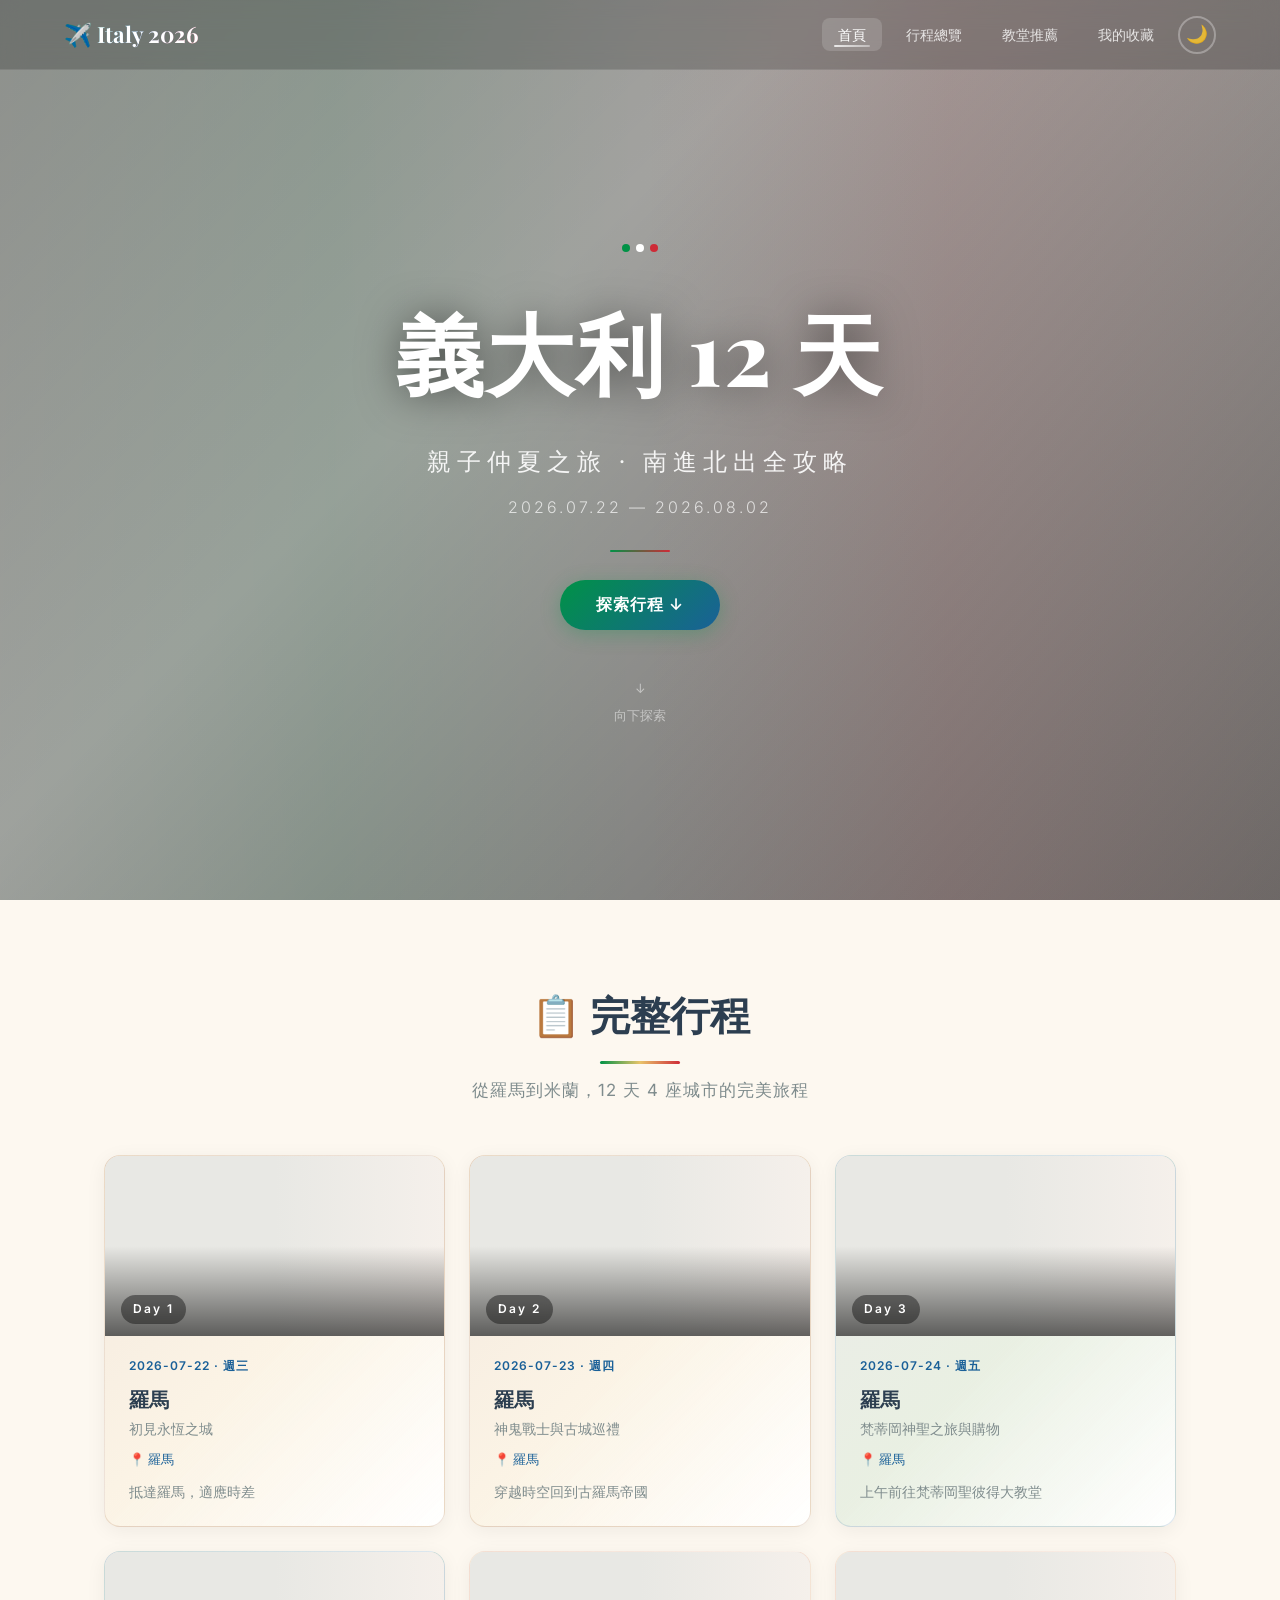
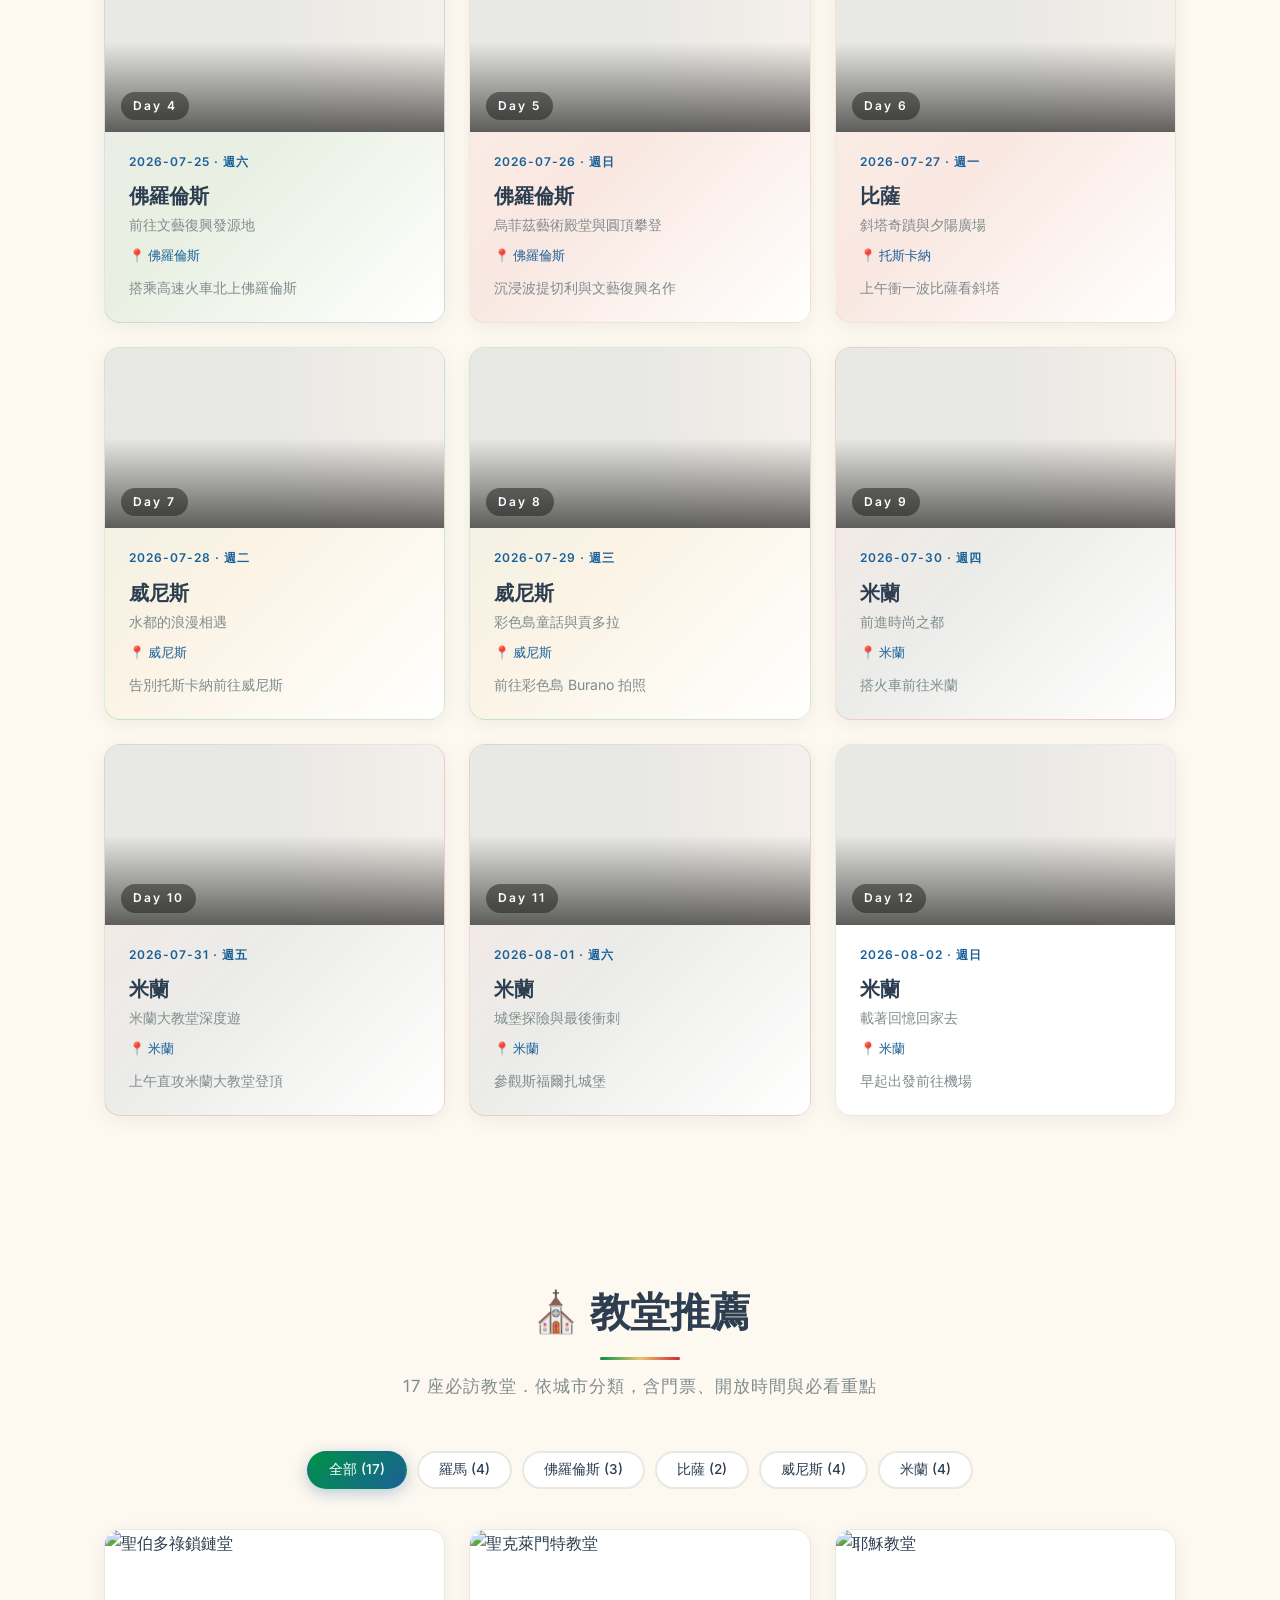
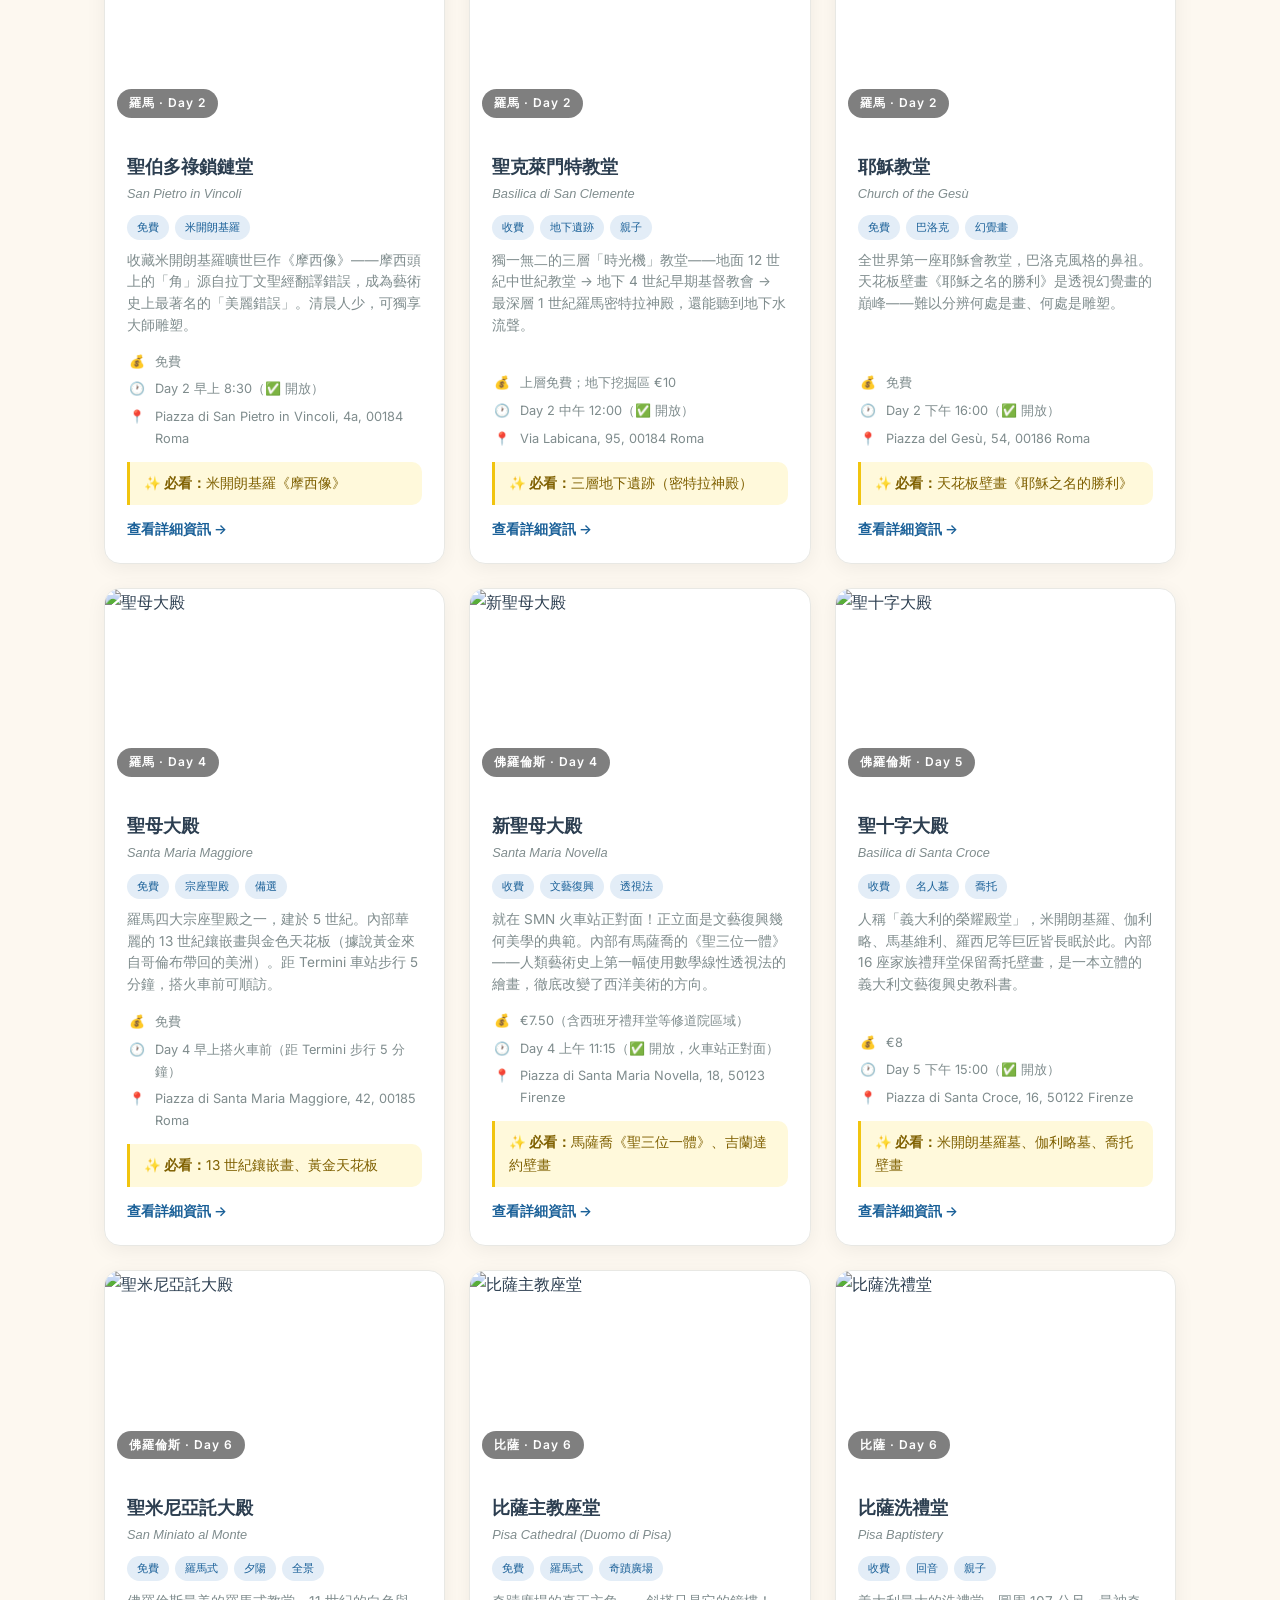
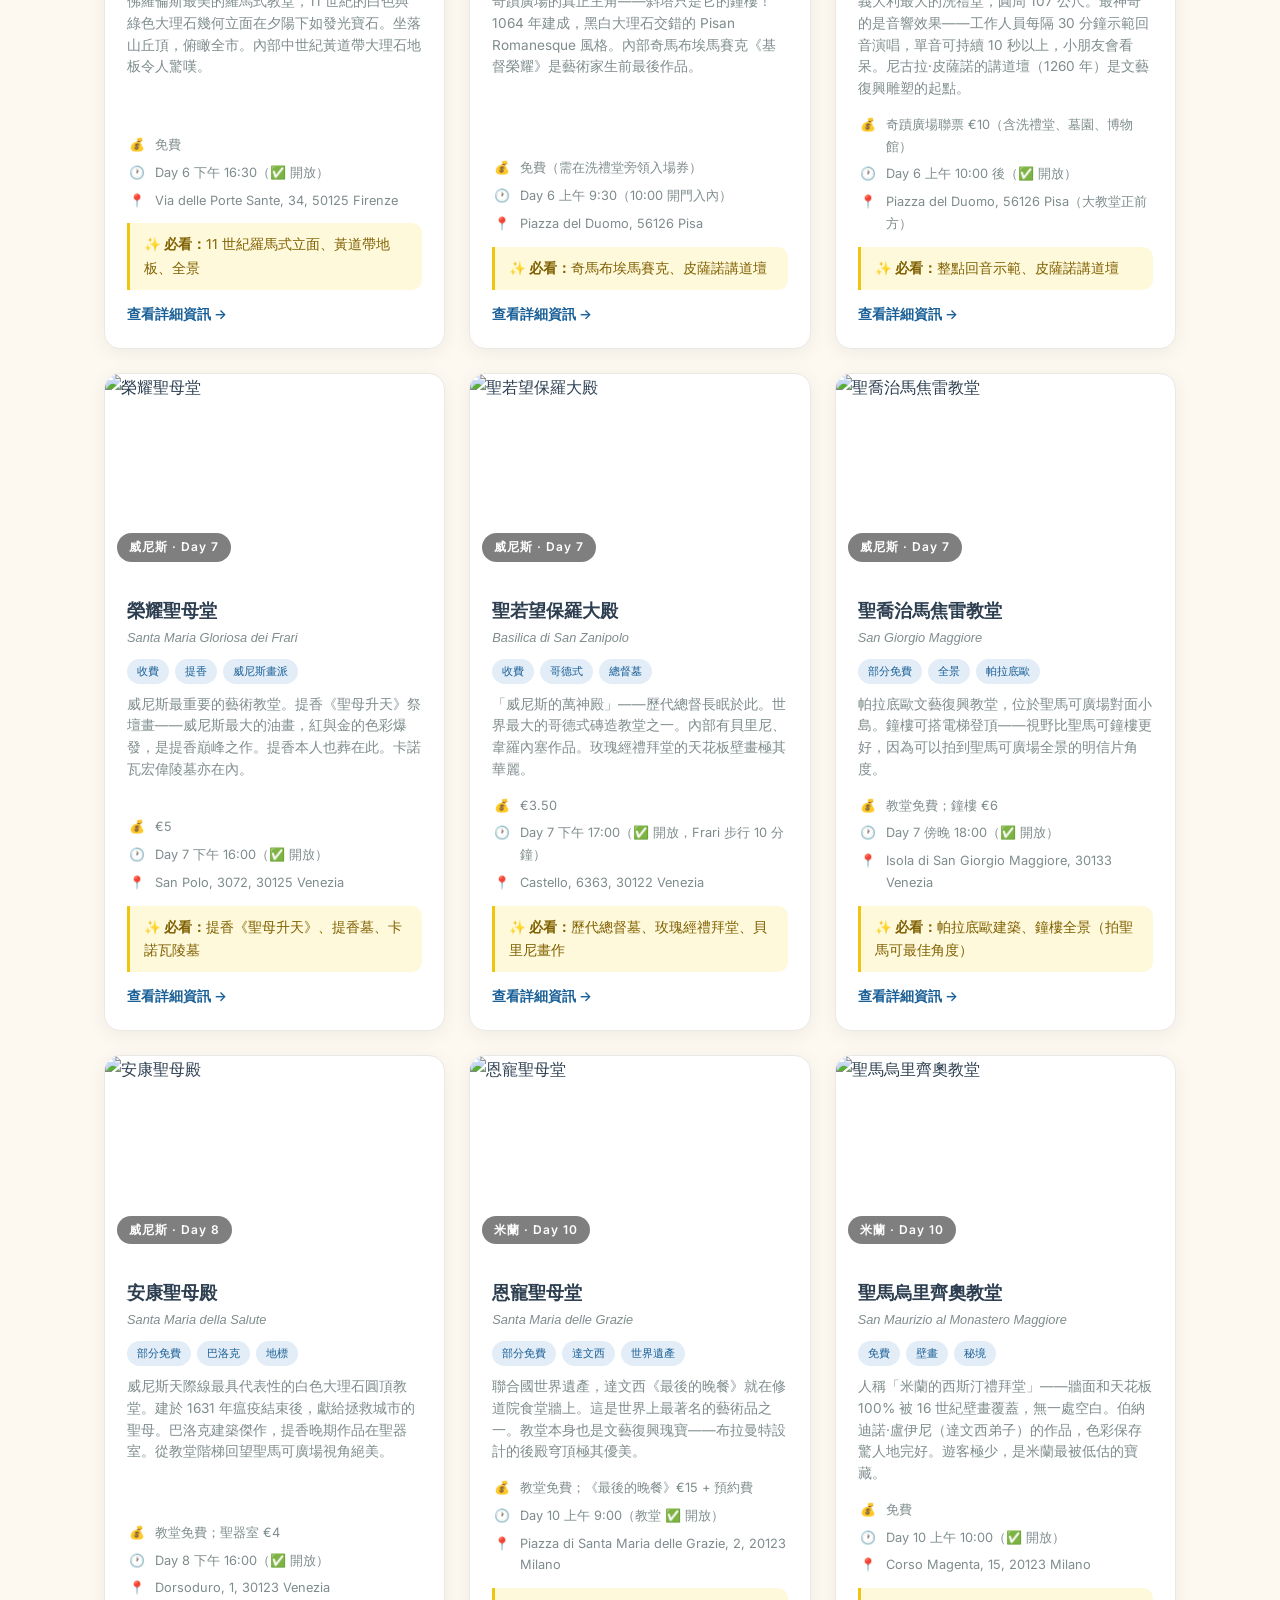
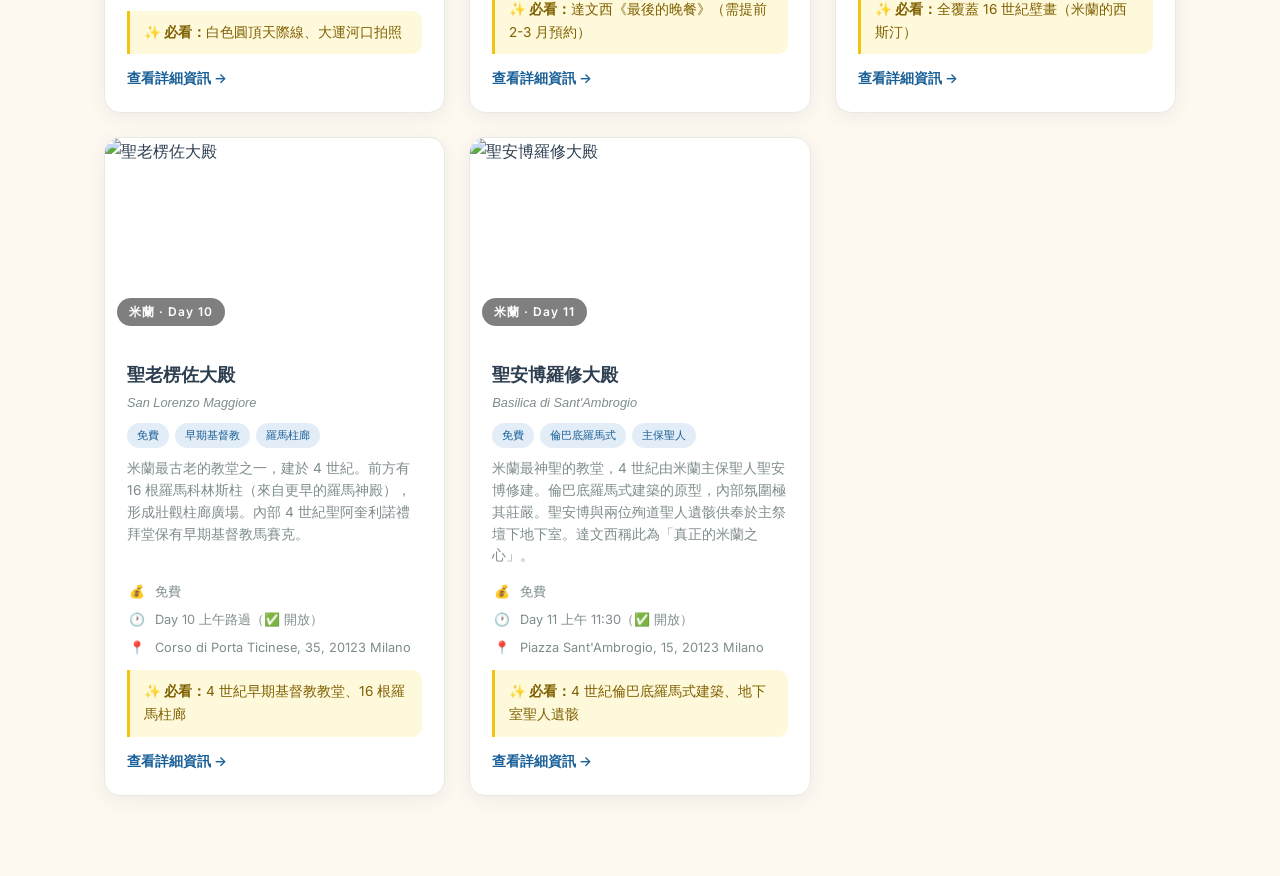
==== commit cc1d44e4: "fix: 17座教堂照片從 Unsplash 佔位圖換成 Wikipedia Wikimedia Commons 正確照片" ====
--- a/index.html
+++ b/index.html
@@ -38,6 +38,7 @@
 <body>
 <div id="app"></div>
 <script src="js/data.js"></script>
+<script src="js/churches.js"></script>
 <script src="js/app.js"></script>
 </body>
 </html>
--- a/css/style.css
+++ b/css/style.css
@@ -15,12 +15,15 @@
   --text: #2c3e50;
   --text-light: #7f8c8d;
   --border: #e8e8e4;
+  --shadow-sm: 0 2px 8px rgba(0,0,0,0.04);
   --shadow: 0 4px 20px rgba(0,0,0,0.06);
   --shadow-hover: 0 8px 35px rgba(0,0,0,0.12);
+  --shadow-lg: 0 12px 50px rgba(0,0,0,0.15);
   --radius: 16px;
   --radius-sm: 10px;
   --nav-height: 70px;
   --transition: 0.3s cubic-bezier(0.4, 0, 0.2, 1);
+  --card-stagger: 0;
 }
 
 [data-theme="dark"] {
@@ -32,8 +35,66 @@
   --text: #ecf0f1;
   --text-light: #b0b0c0;
   --border: #3a3a5a;
+  --shadow-sm: 0 2px 8px rgba(0,0,0,0.2);
   --shadow: 0 4px 20px rgba(0,0,0,0.3);
   --shadow-hover: 0 8px 35px rgba(0,0,0,0.5);
+  --shadow-lg: 0 12px 50px rgba(0,0,0,0.6);
+}
+
+/* Dark mode day card gradients */
+[data-theme="dark"] .day-card--1, [data-theme="dark"] .day-card--2 {
+  background: linear-gradient(135deg, rgba(139,69,19,0.15) 0%, rgba(233,196,106,0.15) 50%, rgba(30,30,46,0.95) 100%);
+  border-color: rgba(139,69,19,0.25);
+}
+
+[data-theme="dark"] .day-card--3, [data-theme="dark"] .day-card--4 {
+  background: linear-gradient(135deg, rgba(26,96,152,0.15) 0%, rgba(0,146,70,0.15) 50%, rgba(30,30,46,0.95) 100%);
+  border-color: rgba(26,96,152,0.25);
+}
+
+[data-theme="dark"] .day-card--5, [data-theme="dark"] .day-card--6 {
+  background: linear-gradient(135deg, rgba(212,163,115,0.15) 0%, rgba(206,43,55,0.15) 50%, rgba(30,30,46,0.95) 100%);
+  border-color: rgba(212,163,115,0.25);
+}
+
+[data-theme="dark"] .day-card--7, [data-theme="dark"] .day-card--8 {
+  background: linear-gradient(135deg, rgba(0,146,70,0.15) 0%, rgba(233,196,106,0.15) 50%, rgba(30,30,46,0.95) 100%);
+  border-color: rgba(0,146,70,0.25);
+}
+
+[data-theme="dark"] .day-card--9, [data-theme="dark"] .day-card--10, [data-theme="dark"] .day-card--11 {
+  background: linear-gradient(135deg, rgba(206,43,55,0.15) 0%, rgba(26,96,152,0.15) 50%, rgba(30,30,46,0.95) 100%);
+  border-color: rgba(206,43,55,0.25);
+}
+
+[data-theme="dark"] .day-card--1:hover, [data-theme="dark"] .day-card--2:hover {
+  background: linear-gradient(135deg, rgba(139,69,19,0.2) 0%, rgba(233,196,106,0.2) 50%, rgba(30,30,46,1) 100%);
+  background-size: 200% 200%;
+  animation: gradientShift 3s ease infinite;
+}
+
+[data-theme="dark"] .day-card--3:hover, [data-theme="dark"] .day-card--4:hover {
+  background: linear-gradient(135deg, rgba(26,96,152,0.2) 0%, rgba(0,146,70,0.2) 50%, rgba(30,30,46,1) 100%);
+  background-size: 200% 200%;
+  animation: gradientShift 3s ease infinite;
+}
+
+[data-theme="dark"] .day-card--5:hover, [data-theme="dark"] .day-card--6:hover {
+  background: linear-gradient(135deg, rgba(212,163,115,0.2) 0%, rgba(206,43,55,0.2) 50%, rgba(30,30,46,1) 100%);
+  background-size: 200% 200%;
+  animation: gradientShift 3s ease infinite;
+}
+
+[data-theme="dark"] .day-card--7:hover, [data-theme="dark"] .day-card--8:hover {
+  background: linear-gradient(135deg, rgba(0,146,70,0.2) 0%, rgba(233,196,106,0.2) 50%, rgba(30,30,46,1) 100%);
+  background-size: 200% 200%;
+  animation: gradientShift 3s ease infinite;
+}
+
+[data-theme="dark"] .day-card--9:hover, [data-theme="dark"] .day-card--10:hover, [data-theme="dark"] .day-card--11:hover {
+  background: linear-gradient(135deg, rgba(206,43,55,0.2) 0%, rgba(26,96,152,0.2) 50%, rgba(30,30,46,1) 100%);
+  background-size: 200% 200%;
+  animation: gradientShift 3s ease infinite;
 }
 
 * {
@@ -68,6 +129,7 @@
   height: var(--nav-height);
   background: var(--bg-card);
   backdrop-filter: blur(20px);
+  -webkit-backdrop-filter: blur(20px);
   border-bottom: 1px solid var(--border);
   display: flex;
   align-items: center;
@@ -152,6 +214,7 @@
 .theme-toggle:hover {
   border-color: var(--accent);
   background: var(--accent-light);
+  transform: rotate(30deg);
 }
 
 .menu-toggle {
@@ -197,18 +260,17 @@
   transform: rotate(-45deg);
 }
 
-/* Nav scroll state */
 .nav.scrolled {
   background: var(--bg-card);
   border-bottom-color: var(--border);
   box-shadow: 0 2px 20px rgba(0,0,0,0.06);
 }
 
-/* Hero nav (before scroll) */
 .nav:not(.scrolled) {
   background: rgba(0,0,0,0.2);
   border-bottom-color: rgba(255,255,255,0.1);
   backdrop-filter: blur(12px);
+  -webkit-backdrop-filter: blur(12px);
 }
 
 .nav:not(.scrolled) .nav-logo {
@@ -471,18 +533,89 @@
   border-radius: var(--radius);
   box-shadow: var(--shadow);
   cursor: pointer;
-  transition: all var(--transition);
+  transition: transform var(--transition), box-shadow var(--transition), background var(--transition);
   border: 1px solid var(--border);
   position: relative;
   overflow: hidden;
   display: flex;
   flex-direction: column;
+  animation: cardFadeIn 0.6s ease forwards;
+  animation-delay: calc(var(--card-index, 0) * 0.08s);
+  opacity: 0;
+}
+
+/* Unique gradient backgrounds per day */
+.day-card--1, .day-card--2 {
+  background: linear-gradient(135deg, rgba(139,69,19,0.08) 0%, rgba(233,196,106,0.08) 50%, rgba(255,255,255,0.95) 100%);
+  border-color: rgba(139,69,19,0.15);
+}
+
+.day-card--3, .day-card--4 {
+  background: linear-gradient(135deg, rgba(26,96,152,0.08) 0%, rgba(0,146,70,0.08) 50%, rgba(255,255,255,0.95) 100%);
+  border-color: rgba(26,96,152,0.15);
+}
+
+.day-card--5, .day-card--6 {
+  background: linear-gradient(135deg, rgba(212,163,115,0.08) 0%, rgba(206,43,55,0.08) 50%, rgba(255,255,255,0.95) 100%);
+  border-color: rgba(212,163,115,0.15);
+}
+
+.day-card--7, .day-card--8 {
+  background: linear-gradient(135deg, rgba(0,146,70,0.08) 0%, rgba(233,196,106,0.08) 50%, rgba(255,255,255,0.95) 100%);
+  border-color: rgba(0,146,70,0.15);
+}
+
+.day-card--9, .day-card--10, .day-card--11 {
+  background: linear-gradient(135deg, rgba(206,43,55,0.08) 0%, rgba(26,96,152,0.08) 50%, rgba(255,255,255,0.95) 100%);
+  border-color: rgba(206,43,55,0.15);
+}
+
+/* Subtle gradient animation on hover */
+@keyframes gradientShift {
+  0% { background-position: 0% 50%; }
+  50% { background-position: 100% 50%; }
+  100% { background-position: 0% 50%; }
 }
 
 .day-card:hover {
   transform: translateY(-8px);
   box-shadow: var(--shadow-hover);
   border-color: transparent;
+}
+
+.day-card--1:hover, .day-card--2:hover {
+  background: linear-gradient(135deg, rgba(139,69,19,0.12) 0%, rgba(233,196,106,0.12) 50%, rgba(255,255,255,1) 100%);
+  background-size: 200% 200%;
+  animation: gradientShift 3s ease infinite;
+}
+
+.day-card--3:hover, .day-card--4:hover {
+  background: linear-gradient(135deg, rgba(26,96,152,0.12) 0%, rgba(0,146,70,0.12) 50%, rgba(255,255,255,1) 100%);
+  background-size: 200% 200%;
+  animation: gradientShift 3s ease infinite;
+}
+
+.day-card--5:hover, .day-card--6:hover {
+  background: linear-gradient(135deg, rgba(212,163,115,0.12) 0%, rgba(206,43,55,0.12) 50%, rgba(255,255,255,1) 100%);
+  background-size: 200% 200%;
+  animation: gradientShift 3s ease infinite;
+}
+
+.day-card--7:hover, .day-card--8:hover {
+  background: linear-gradient(135deg, rgba(0,146,70,0.12) 0%, rgba(233,196,106,0.12) 50%, rgba(255,255,255,1) 100%);
+  background-size: 200% 200%;
+  animation: gradientShift 3s ease infinite;
+}
+
+.day-card--9:hover, .day-card--10:hover, .day-card--11:hover {
+  background: linear-gradient(135deg, rgba(206,43,55,0.12) 0%, rgba(26,96,152,0.12) 50%, rgba(255,255,255,1) 100%);
+  background-size: 200% 200%;
+  animation: gradientShift 3s ease infinite;
+}
+
+@keyframes cardFadeIn {
+  from { opacity: 0; transform: translateY(30px); }
+  to { opacity: 1; transform: translateY(0); }
 }
 
 .day-card:active {
@@ -679,7 +812,12 @@
   padding: 28px;
   margin-bottom: 30px;
   border: 1px solid var(--border);
-  transition: background var(--transition), border var(--transition), box-shadow var(--transition);
+  transition: background var(--transition), border var(--transition), box-shadow var(--transition), transform var(--transition);
+}
+
+.info-card:hover {
+  box-shadow: var(--shadow-hover);
+  transform: translateY(-2px);
 }
 
 .info-card h2 {
@@ -704,8 +842,8 @@
   top: 0;
   bottom: 0;
   width: 2px;
-  background: var(--accent);
-  opacity: 0.3;
+  background: linear-gradient(180deg, var(--flag-green), var(--med-blue), var(--flag-red));
+  opacity: 0.4;
 }
 
 .timeline-item {
@@ -724,6 +862,12 @@
   background: var(--accent);
   border-radius: 50%;
   border: 3px solid var(--bg);
+  transition: transform var(--transition), box-shadow var(--transition);
+}
+
+.timeline-item:hover::before {
+  transform: scale(1.3);
+  box-shadow: 0 0 0 4px var(--accent-light);
 }
 
 .timeline-item .time {
@@ -757,6 +901,12 @@
   padding: 12px;
   background: var(--accent-light);
   border-radius: var(--radius-sm);
+  transition: all var(--transition);
+}
+
+.transport-item:hover {
+  transform: translateX(4px);
+  box-shadow: var(--shadow-sm);
 }
 
 .transport-item .mode {
@@ -811,6 +961,7 @@
 .attraction-carousel .carousel-btn:hover {
   background: #fff;
   box-shadow: 0 2px 10px rgba(0,0,0,0.15);
+  transform: translateY(-50%) scale(1.1);
 }
 
 .attraction-carousel .carousel-btn.prev {
@@ -908,6 +1059,7 @@
 
 .food-card:hover {
   transform: translateY(-2px);
+  box-shadow: var(--shadow-sm);
 }
 
 .food-card .food-type {
@@ -981,6 +1133,12 @@
   border-radius: var(--radius-sm);
   font-size: 0.9rem;
   list-style: none;
+  transition: all var(--transition);
+}
+
+.tips-list li:hover {
+  transform: translateX(4px);
+  box-shadow: var(--shadow-sm);
 }
 
 [data-theme="dark"] .tips-list li {
@@ -997,6 +1155,11 @@
   border-radius: var(--radius-sm);
   overflow: hidden;
   box-shadow: var(--shadow);
+  transition: box-shadow var(--transition);
+}
+
+.map-container:hover {
+  box-shadow: var(--shadow-hover);
 }
 
 .map-container iframe {
@@ -1088,6 +1251,34 @@
 
 .attraction-carousel img.loaded {
   opacity: 1;
+}
+
+/* Loading Spinner */
+.loading-spinner {
+  display: flex;
+  flex-direction: column;
+  align-items: center;
+  justify-content: center;
+  padding: 60px;
+  gap: 16px;
+}
+
+.loading-spinner .spinner {
+  width: 40px;
+  height: 40px;
+  border: 4px solid var(--border);
+  border-top-color: var(--accent);
+  border-radius: 50%;
+  animation: spin 0.8s linear infinite;
+}
+
+.loading-spinner .spinner-text {
+  color: var(--text-light);
+  font-size: 0.9rem;
+}
+
+@keyframes spin {
+  to { transform: rotate(360deg); }
 }
 
 /* Button Ripple */
@@ -1168,10 +1359,6 @@
   margin-left: 12px;
 }
 
-@keyframes spin {
-  to { transform: rotate(360deg); }
-}
-
 /* RWD */
 @media (max-width: 480px) {
   .hero-content h1 {
@@ -1224,6 +1411,10 @@
     right: 20px;
     font-size: 1.1rem;
   }
+
+  .day-grid {
+    gap: 16px;
+  }
 }
 
 @media (max-width: 768px) {
@@ -1234,6 +1425,7 @@
   .nav:not(.scrolled) {
     background: rgba(0,0,0,0.3);
     backdrop-filter: blur(8px);
+    -webkit-backdrop-filter: blur(8px);
   }
 
   .nav:not(.scrolled) .menu-toggle .hamburger-line {
@@ -1251,6 +1443,8 @@
     padding: 16px;
     border-bottom: 1px solid var(--border);
     box-shadow: var(--shadow);
+    backdrop-filter: blur(20px);
+    -webkit-backdrop-filter: blur(20px);
   }
 
   .nav-links.open {
@@ -1349,6 +1543,321 @@
 
   .detail-body {
     padding: 32px 4%;
+  }
+}
+
+/* Church Section */
+.church-filters {
+  display: flex;
+  flex-wrap: wrap;
+  justify-content: center;
+  gap: 10px;
+  margin-bottom: 40px;
+}
+
+.church-filter {
+  padding: 8px 20px;
+  border: 2px solid var(--border);
+  border-radius: 30px;
+  background: var(--bg-card);
+  color: var(--text);
+  font-size: 0.85rem;
+  font-weight: 500;
+  cursor: pointer;
+  transition: all var(--transition);
+  font-family: 'Inter', sans-serif;
+}
+
+.church-filter:hover {
+  border-color: var(--accent);
+  color: var(--accent);
+  transform: translateY(-2px);
+}
+
+.church-filter.active {
+  background: linear-gradient(135deg, var(--flag-green), var(--med-blue));
+  color: #fff;
+  border-color: transparent;
+  box-shadow: 0 4px 15px rgba(26,96,152,0.3);
+}
+
+.church-grid {
+  display: grid;
+  grid-template-columns: repeat(auto-fill, minmax(320px, 1fr));
+  gap: 24px;
+}
+
+.church-card {
+  background: var(--bg-card);
+  border-radius: var(--radius);
+  box-shadow: var(--shadow);
+  border: 1px solid var(--border);
+  overflow: hidden;
+  transition: all var(--transition);
+  display: flex;
+  flex-direction: column;
+}
+
+.church-card:hover {
+  transform: translateY(-6px);
+  box-shadow: var(--shadow-hover);
+  border-color: transparent;
+}
+
+.church-card-img {
+  position: relative;
+  height: 200px;
+  overflow: hidden;
+  flex-shrink: 0;
+}
+
+.church-card-img img {
+  width: 100%;
+  height: 100%;
+  object-fit: cover;
+  transition: transform 0.5s ease;
+}
+
+.church-card:hover .church-card-img img {
+  transform: scale(1.08);
+}
+
+.church-card-city {
+  position: absolute;
+  bottom: 12px;
+  left: 12px;
+  color: #fff;
+  font-size: 0.75rem;
+  font-weight: 600;
+  background: rgba(0,0,0,0.5);
+  padding: 4px 12px;
+  border-radius: 20px;
+  backdrop-filter: blur(4px);
+  letter-spacing: 1px;
+}
+
+.church-card-body {
+  padding: 20px 22px 24px;
+  flex: 1;
+  display: flex;
+  flex-direction: column;
+}
+
+.church-card-body h3 {
+  font-size: 1.15rem;
+  font-weight: 700;
+  margin-bottom: 2px;
+  font-family: 'Playfair Display', Georgia, serif;
+}
+
+.church-card-en {
+  font-size: 0.8rem;
+  color: var(--text-light);
+  font-style: italic;
+  margin-bottom: 10px;
+}
+
+.church-tags {
+  display: flex;
+  flex-wrap: wrap;
+  gap: 6px;
+  margin-bottom: 10px;
+}
+
+.church-tag {
+  font-size: 0.7rem;
+  padding: 3px 10px;
+  border-radius: 20px;
+  background: var(--accent-light);
+  color: var(--accent);
+  font-weight: 500;
+}
+
+.church-desc {
+  font-size: 0.85rem;
+  color: var(--text-light);
+  line-height: 1.6;
+  margin-bottom: 14px;
+  flex: 1;
+}
+
+.church-meta {
+  display: flex;
+  flex-direction: column;
+  gap: 6px;
+  margin-bottom: 12px;
+}
+
+.church-meta-item {
+  display: flex;
+  align-items: flex-start;
+  gap: 8px;
+  font-size: 0.8rem;
+  color: var(--text-light);
+}
+
+.church-meta-item .meta-label {
+  flex-shrink: 0;
+  width: 20px;
+  text-align: center;
+}
+
+.church-mustsee {
+  background: #fff9db;
+  border-left: 3px solid #f1c40f;
+  padding: 10px 14px;
+  border-radius: 0 var(--radius-sm) var(--radius-sm) 0;
+  font-size: 0.85rem;
+  color: #7f6000;
+  margin-bottom: 16px;
+}
+
+[data-theme="dark"] .church-mustsee {
+  background: #3a3520;
+  color: #f0d060;
+  border-left-color: #f0d060;
+}
+
+.church-detail-btn {
+  align-self: flex-start;
+  background: none;
+  border: none;
+  color: var(--accent);
+  font-weight: 600;
+  font-size: 0.85rem;
+  cursor: pointer;
+  padding: 0;
+  font-family: 'Inter', sans-serif;
+  transition: all var(--transition);
+}
+
+.church-detail-btn:hover {
+  color: var(--flag-green);
+  transform: translateX(4px);
+}
+
+/* Church Detail View */
+.church-detail-view {
+  grid-column: 1 / -1;
+  animation: fadeInUp 0.4s ease;
+}
+
+.church-detail-header {
+  position: relative;
+  height: 40vh;
+  min-height: 280px;
+  display: flex;
+  align-items: flex-end;
+  padding: 30px 5%;
+  color: #fff;
+  border-radius: var(--radius) var(--radius) 0 0;
+  overflow: hidden;
+}
+
+.church-detail-header img {
+  position: absolute;
+  inset: 0;
+  width: 100%;
+  height: 100%;
+  object-fit: cover;
+  filter: brightness(0.5);
+}
+
+.church-detail-header-overlay {
+  position: relative;
+  z-index: 1;
+  width: 100%;
+}
+
+.church-detail-header-overlay h1 {
+  font-size: clamp(1.5rem, 3vw, 2.2rem);
+  font-weight: 800;
+  margin-bottom: 6px;
+}
+
+.church-detail-city {
+  font-size: 0.9rem;
+  color: rgba(255,255,255,0.85);
+  font-style: italic;
+}
+
+.church-back-btn {
+  color: rgba(255,255,255,0.85);
+  cursor: pointer;
+  background: none;
+  border: none;
+  font-size: 0.9rem;
+  margin-bottom: 16px;
+  display: inline-flex;
+  align-items: center;
+  gap: 6px;
+  padding: 0;
+  font-family: 'Inter', sans-serif;
+  transition: color var(--transition);
+}
+
+.church-back-btn:hover {
+  color: #fff;
+}
+
+.church-detail-body {
+  padding: 24px;
+  background: var(--bg-card);
+  border-radius: 0 0 var(--radius) var(--radius);
+}
+
+.church-detail-table {
+  display: flex;
+  flex-direction: column;
+  gap: 4px;
+}
+
+.detail-row {
+  display: flex;
+  padding: 10px 0;
+  border-bottom: 1px solid var(--border);
+  gap: 16px;
+}
+
+.detail-row:last-child {
+  border-bottom: none;
+}
+
+.detail-row .detail-label {
+  min-width: 80px;
+  font-weight: 600;
+  font-size: 0.85rem;
+  color: var(--accent);
+  flex-shrink: 0;
+}
+
+.detail-row span:last-child {
+  font-size: 0.9rem;
+  color: var(--text-light);
+}
+
+@media (max-width: 768px) {
+  .church-grid {
+    grid-template-columns: 1fr;
+    gap: 16px;
+  }
+
+  .church-card-img {
+    height: 160px;
+  }
+
+  .church-detail-header {
+    height: 30vh;
+    min-height: 200px;
+  }
+
+  .church-filters {
+    gap: 8px;
+  }
+
+  .church-filter {
+    padding: 6px 14px;
+    font-size: 0.8rem;
   }
 }
 
@@ -1359,4 +1868,4 @@
   .back-btn { display: none; }
   .day-detail { display: block !important; }
   .day-card { break-inside: avoid; }
-}+}
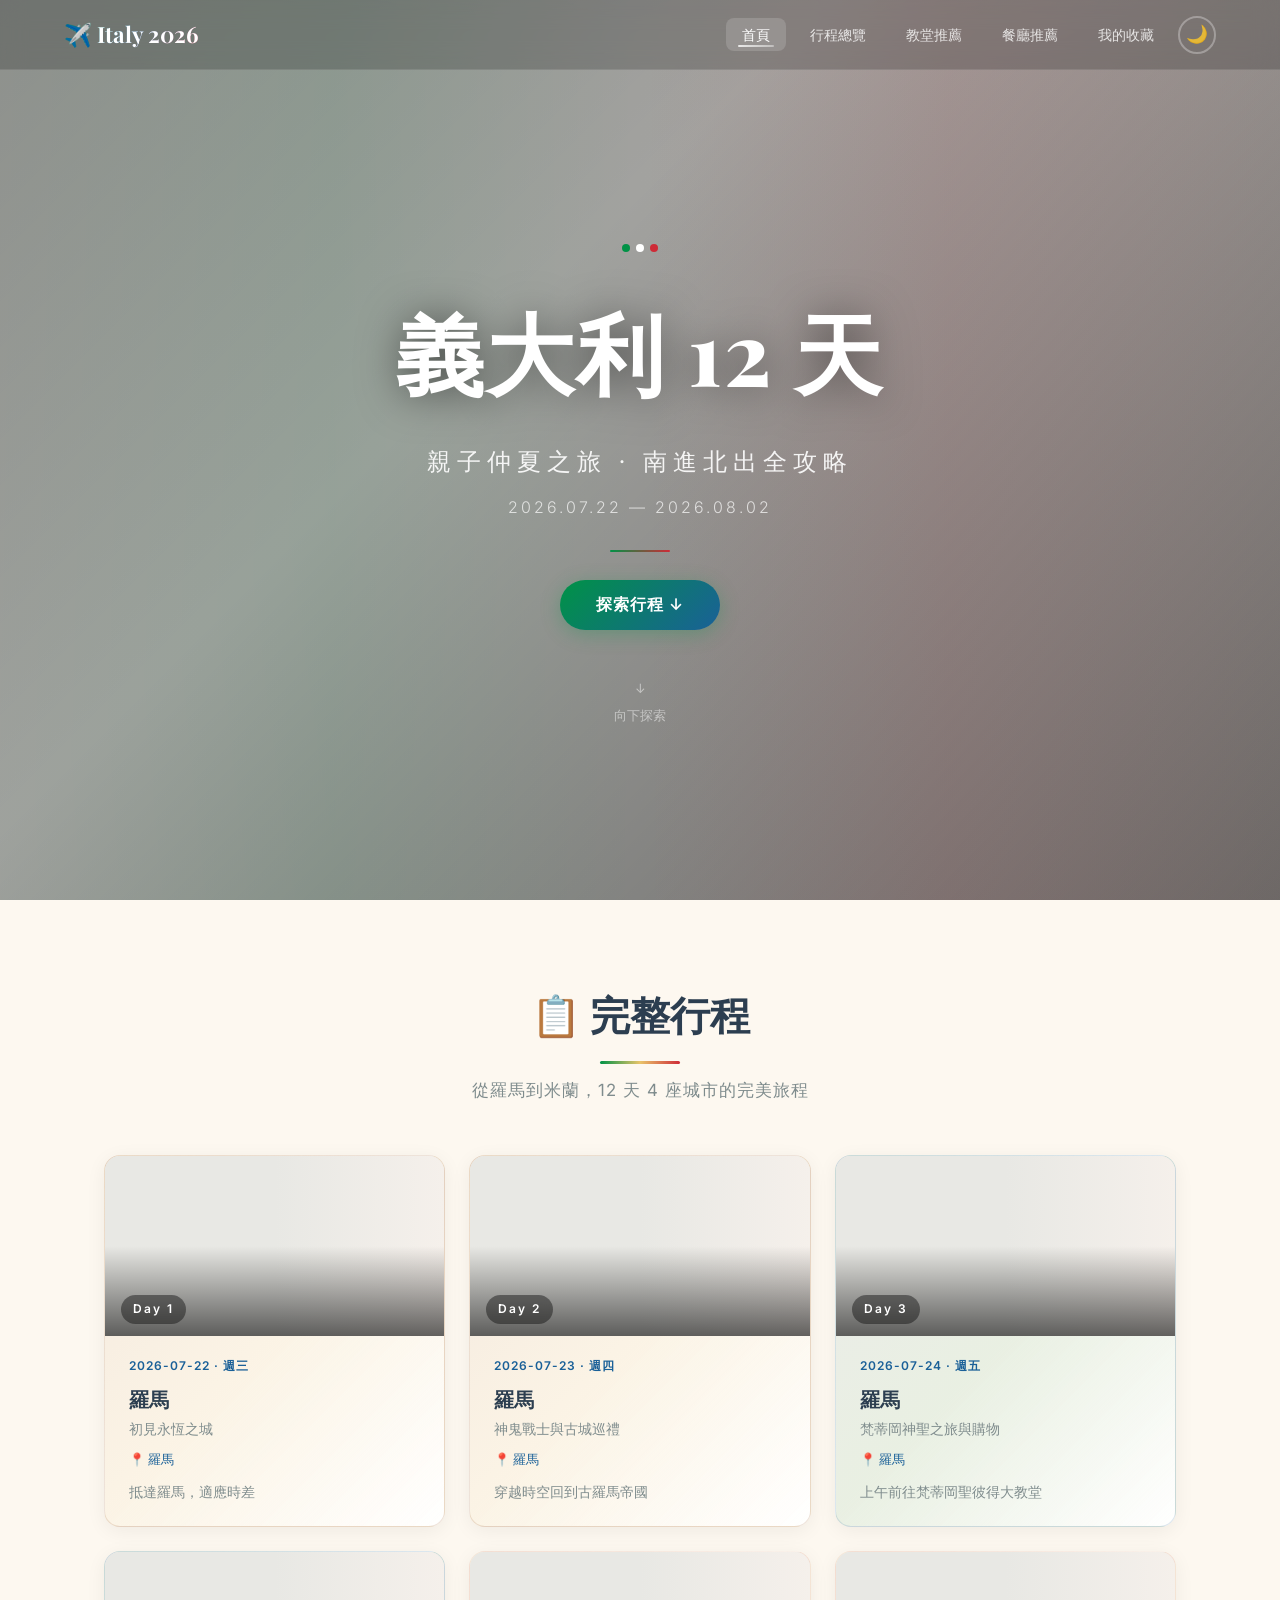
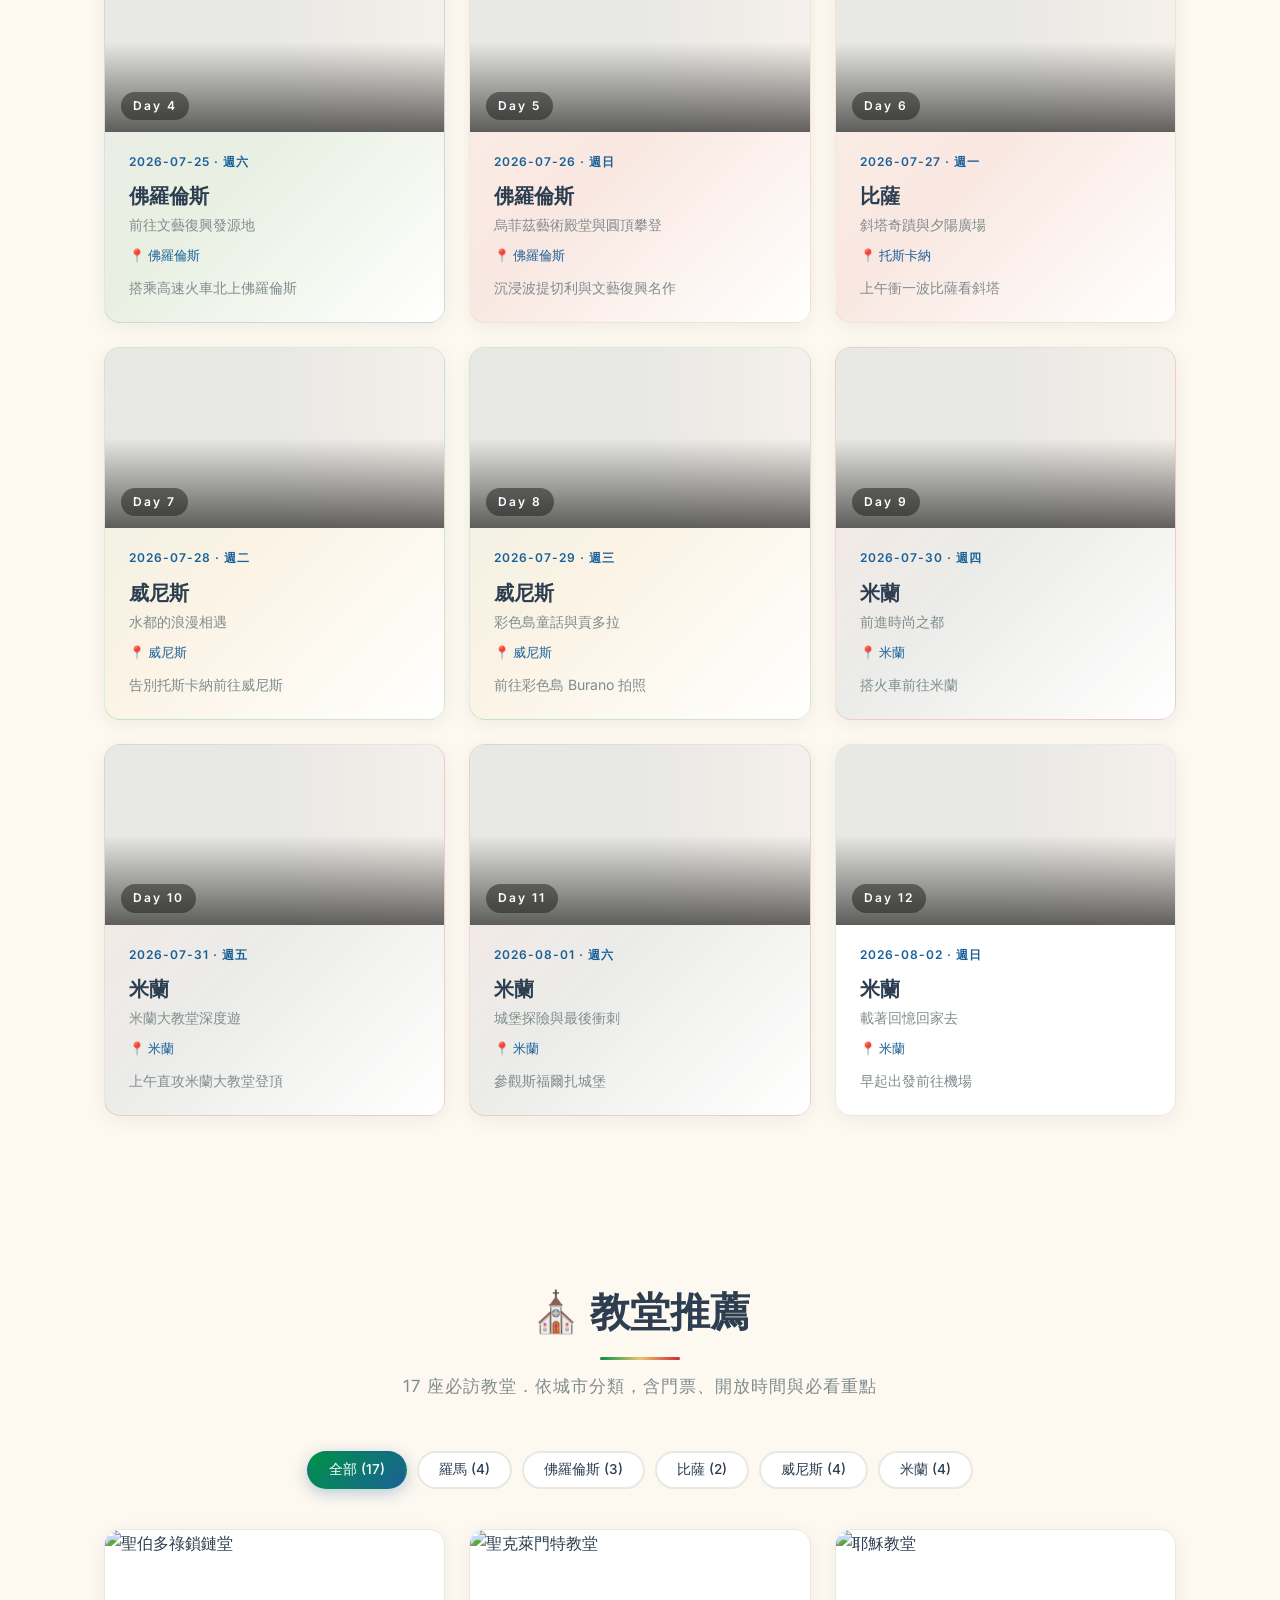
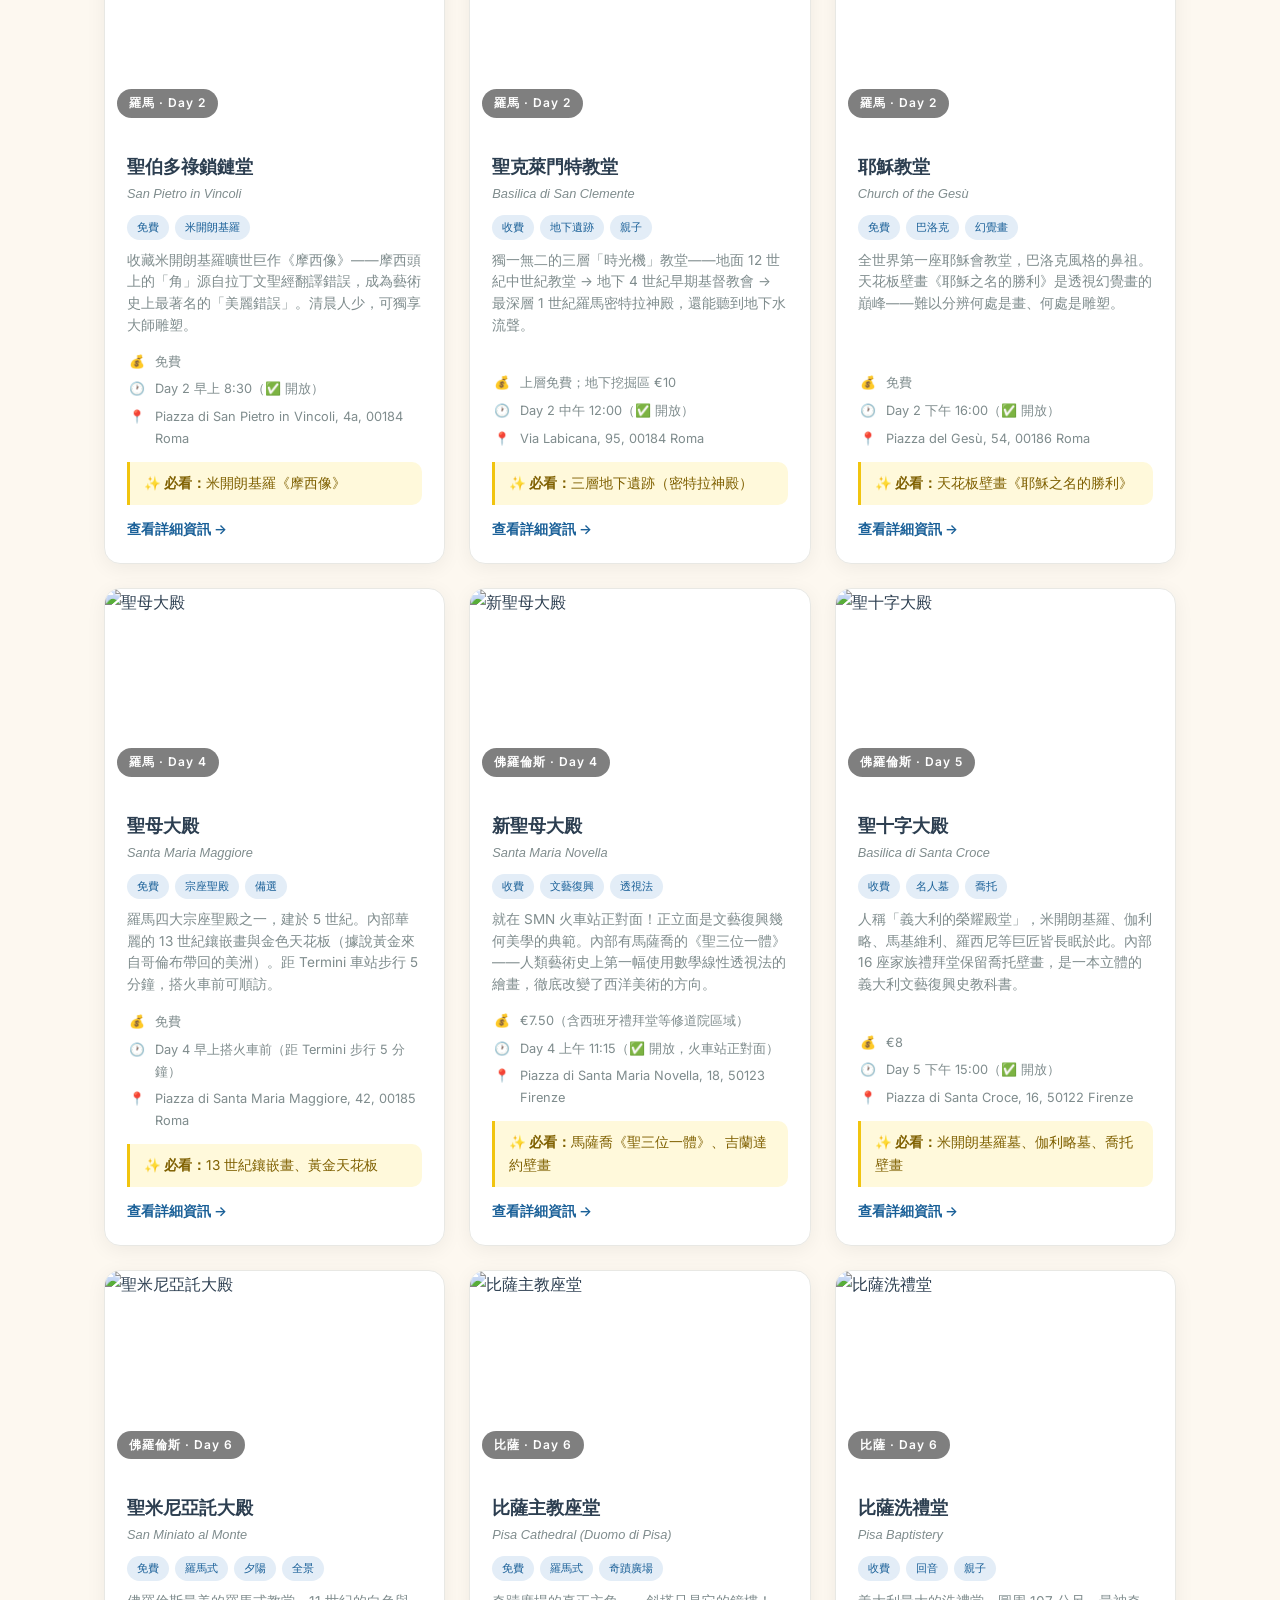
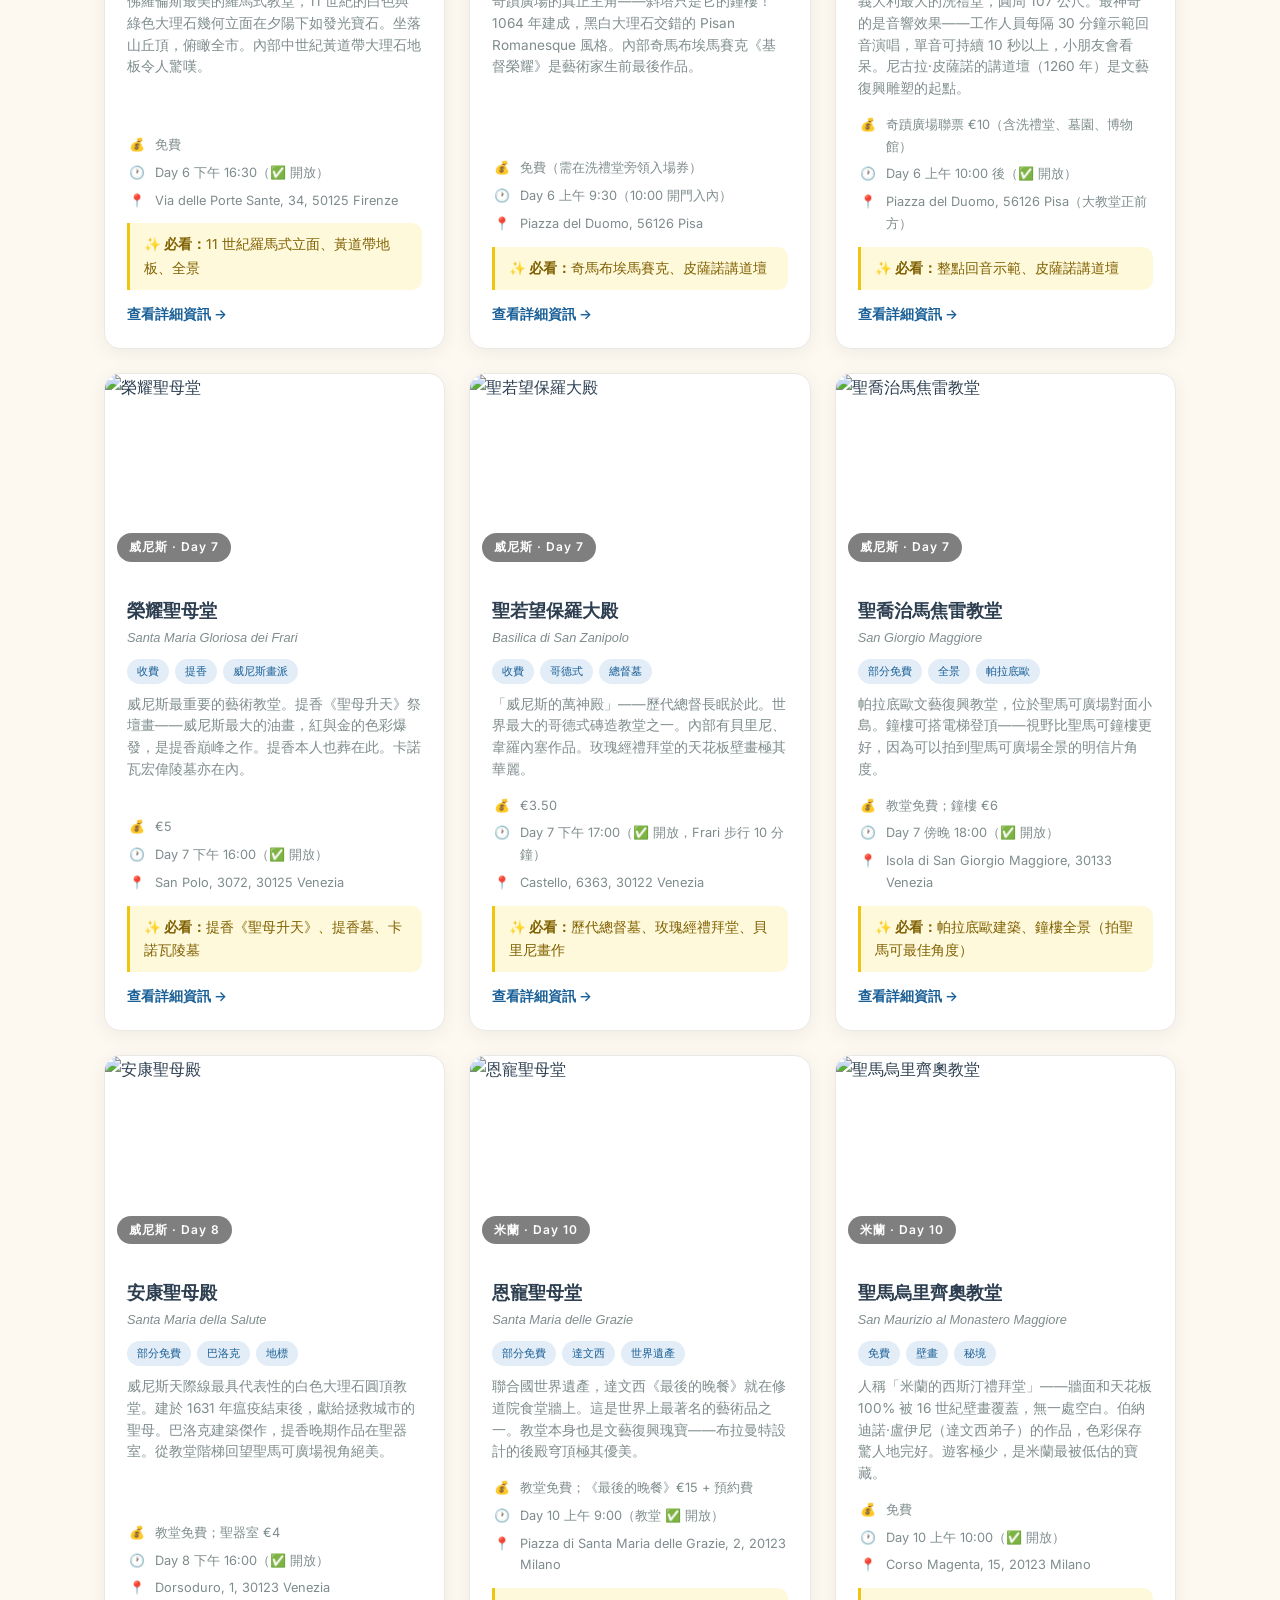
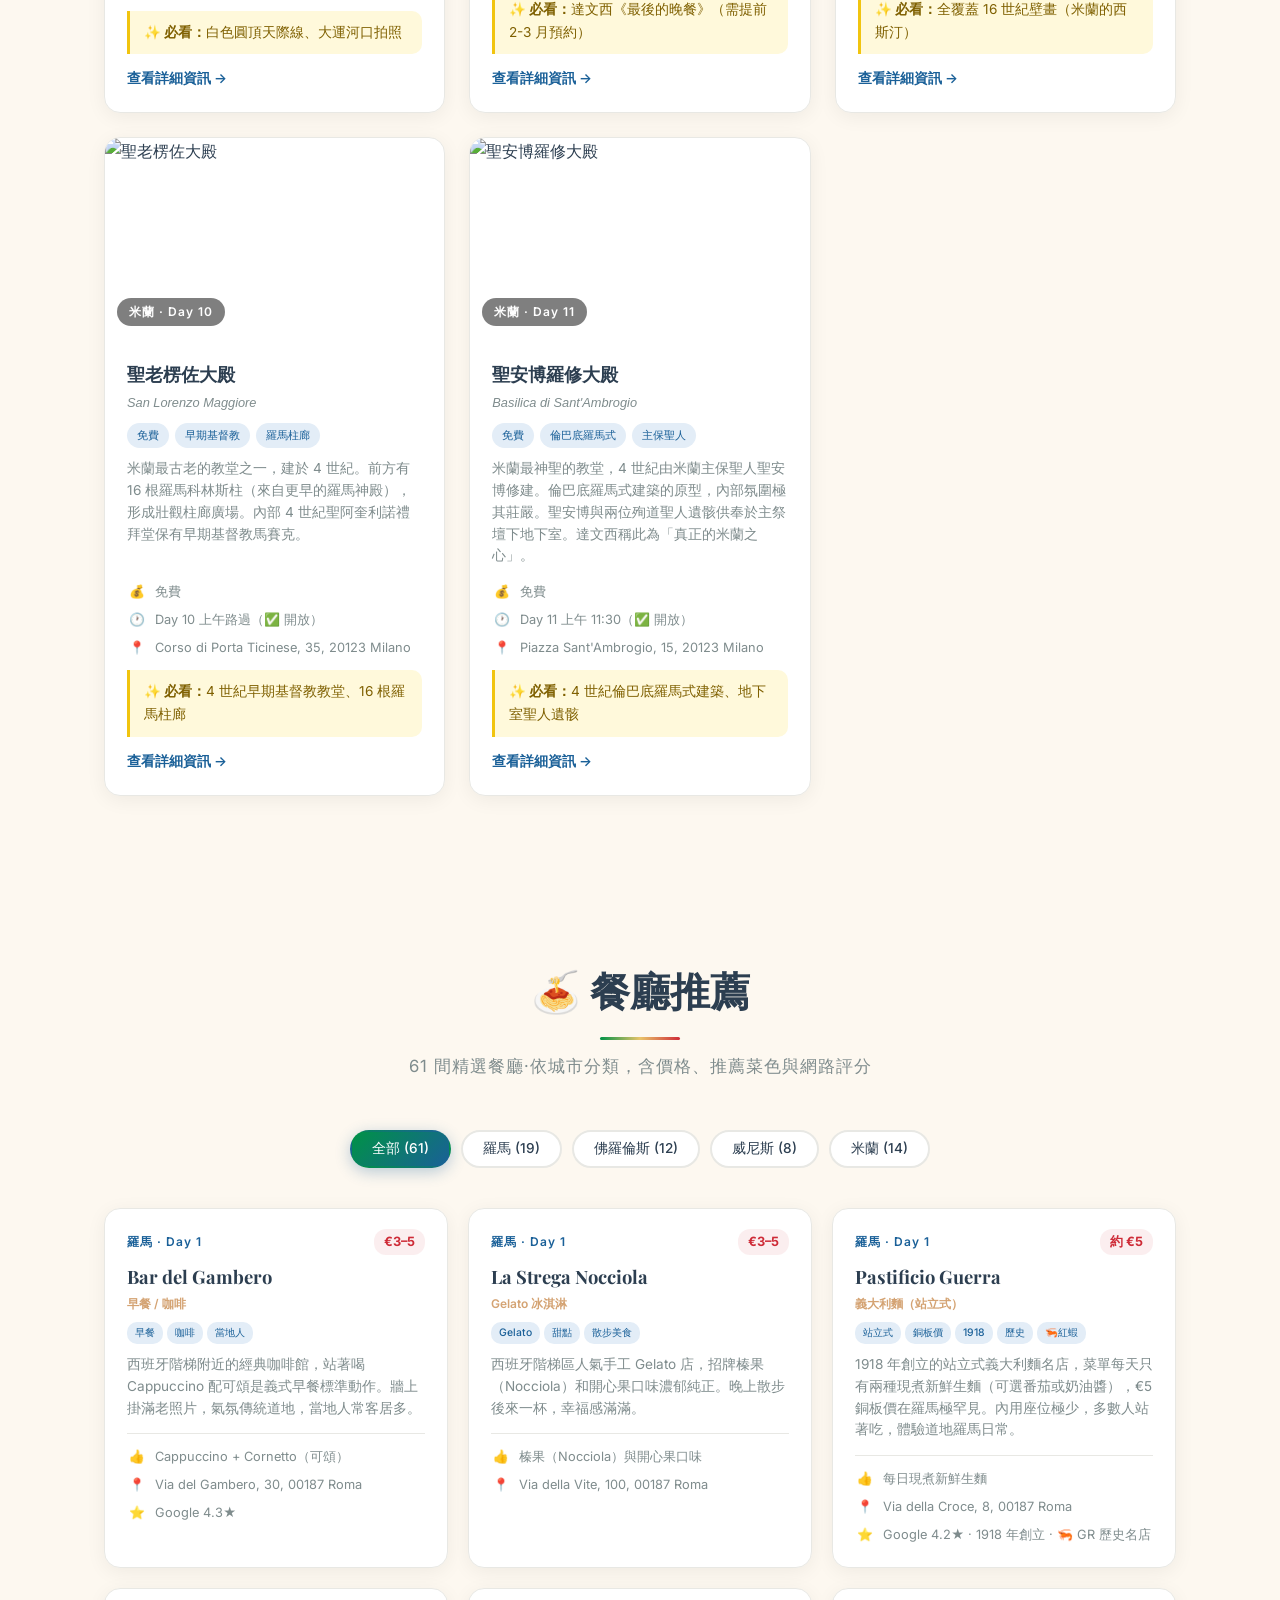
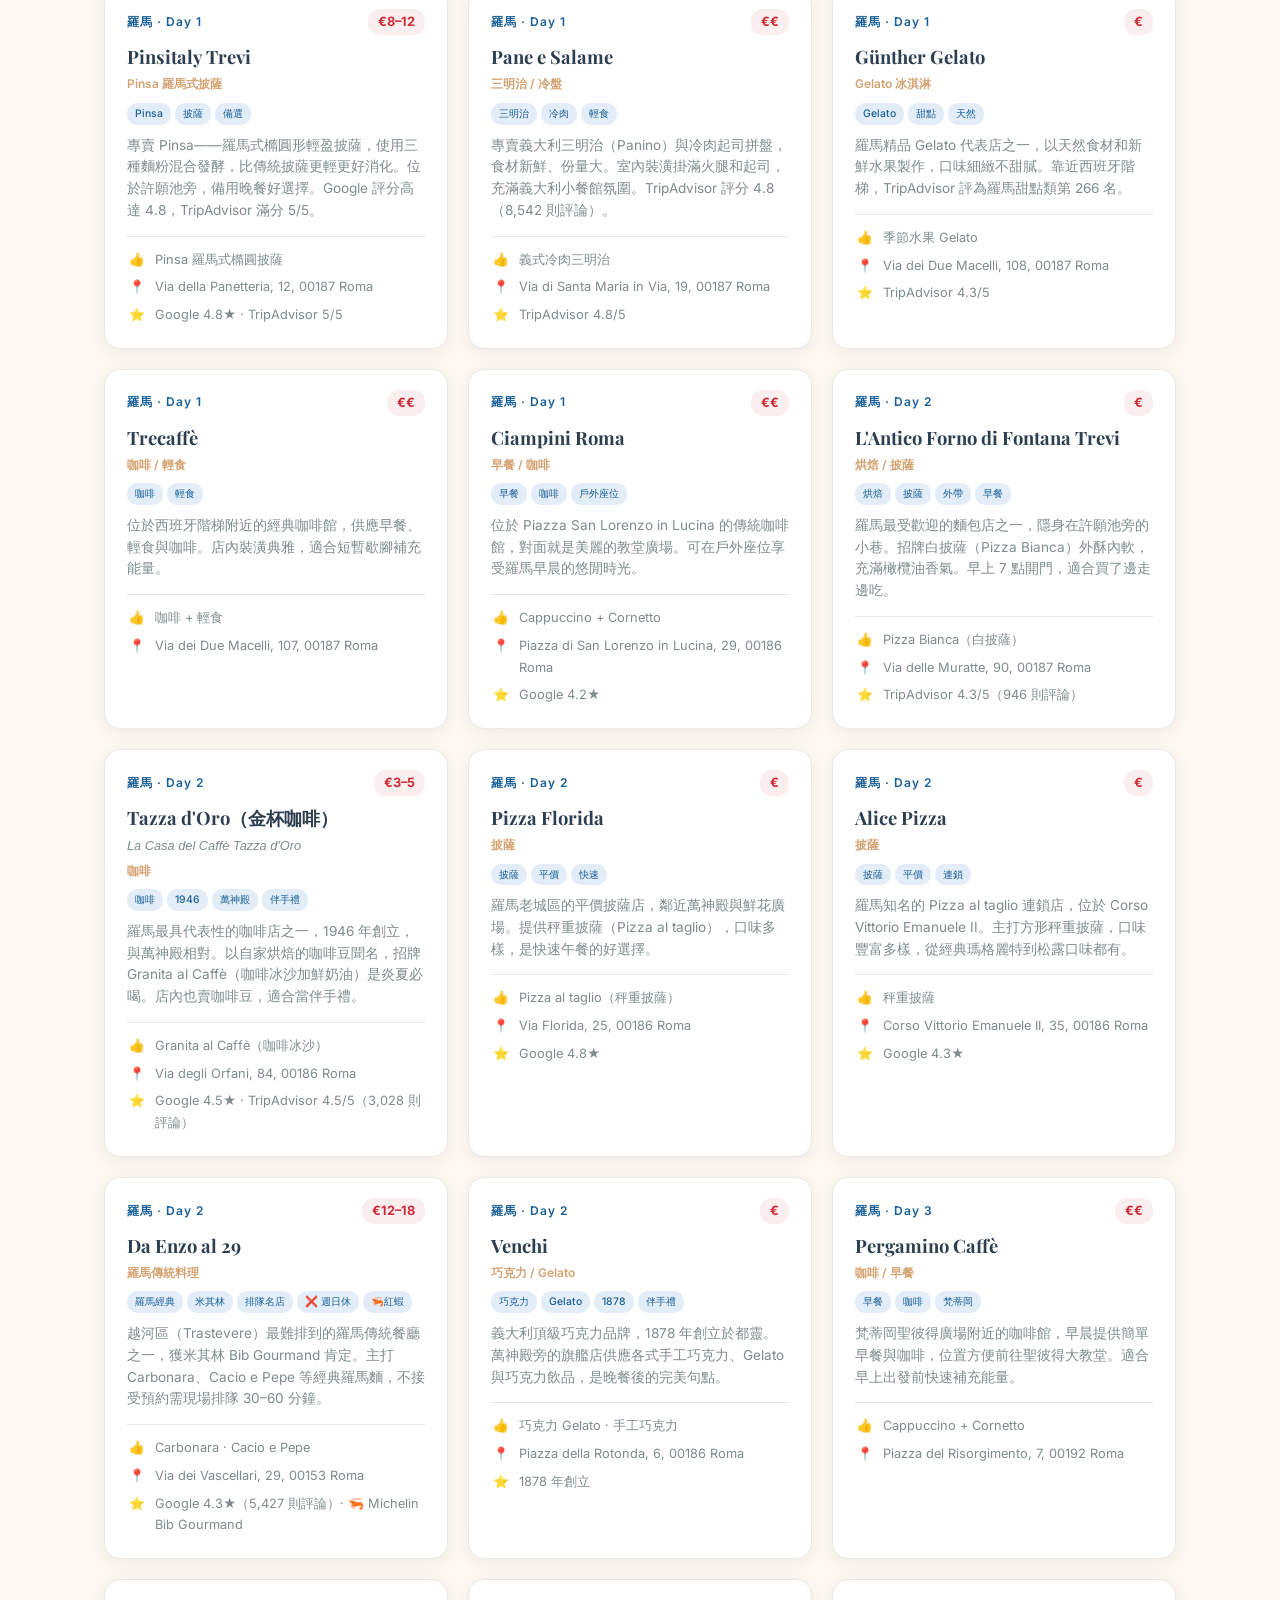
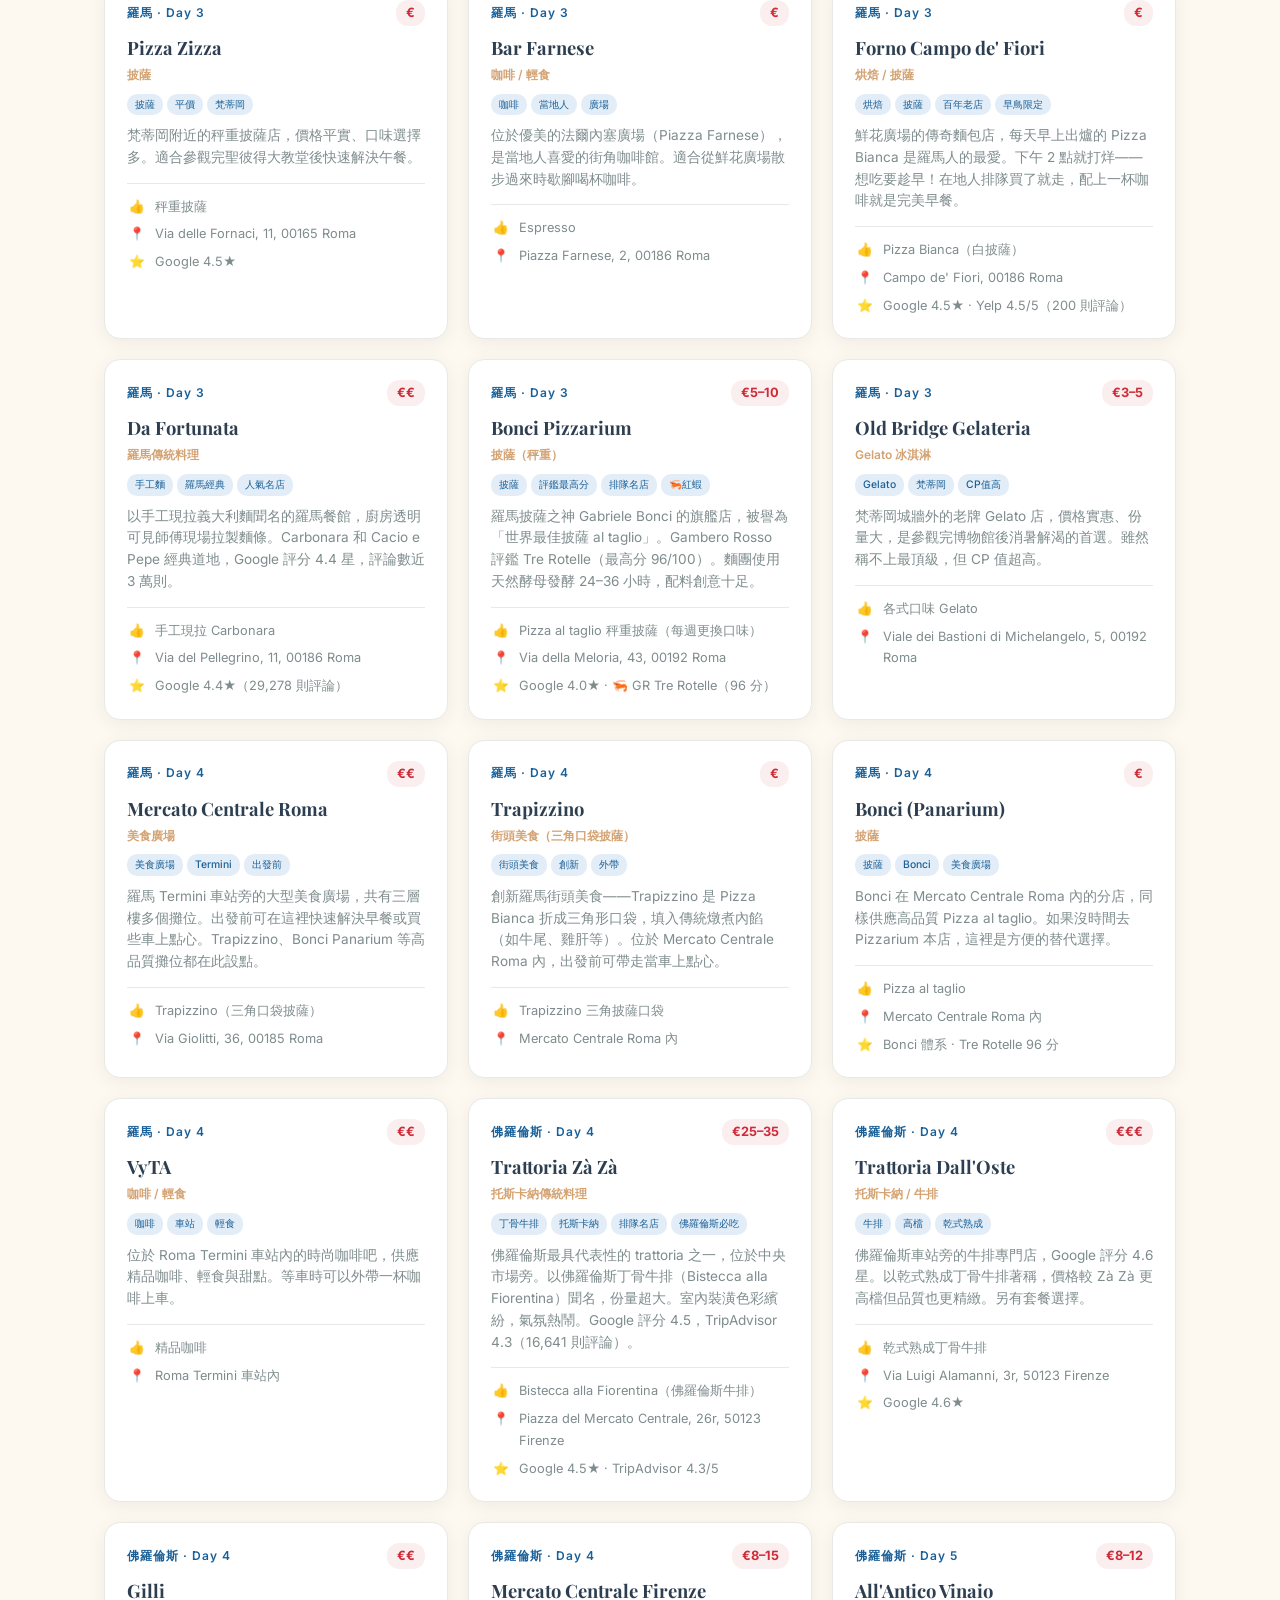
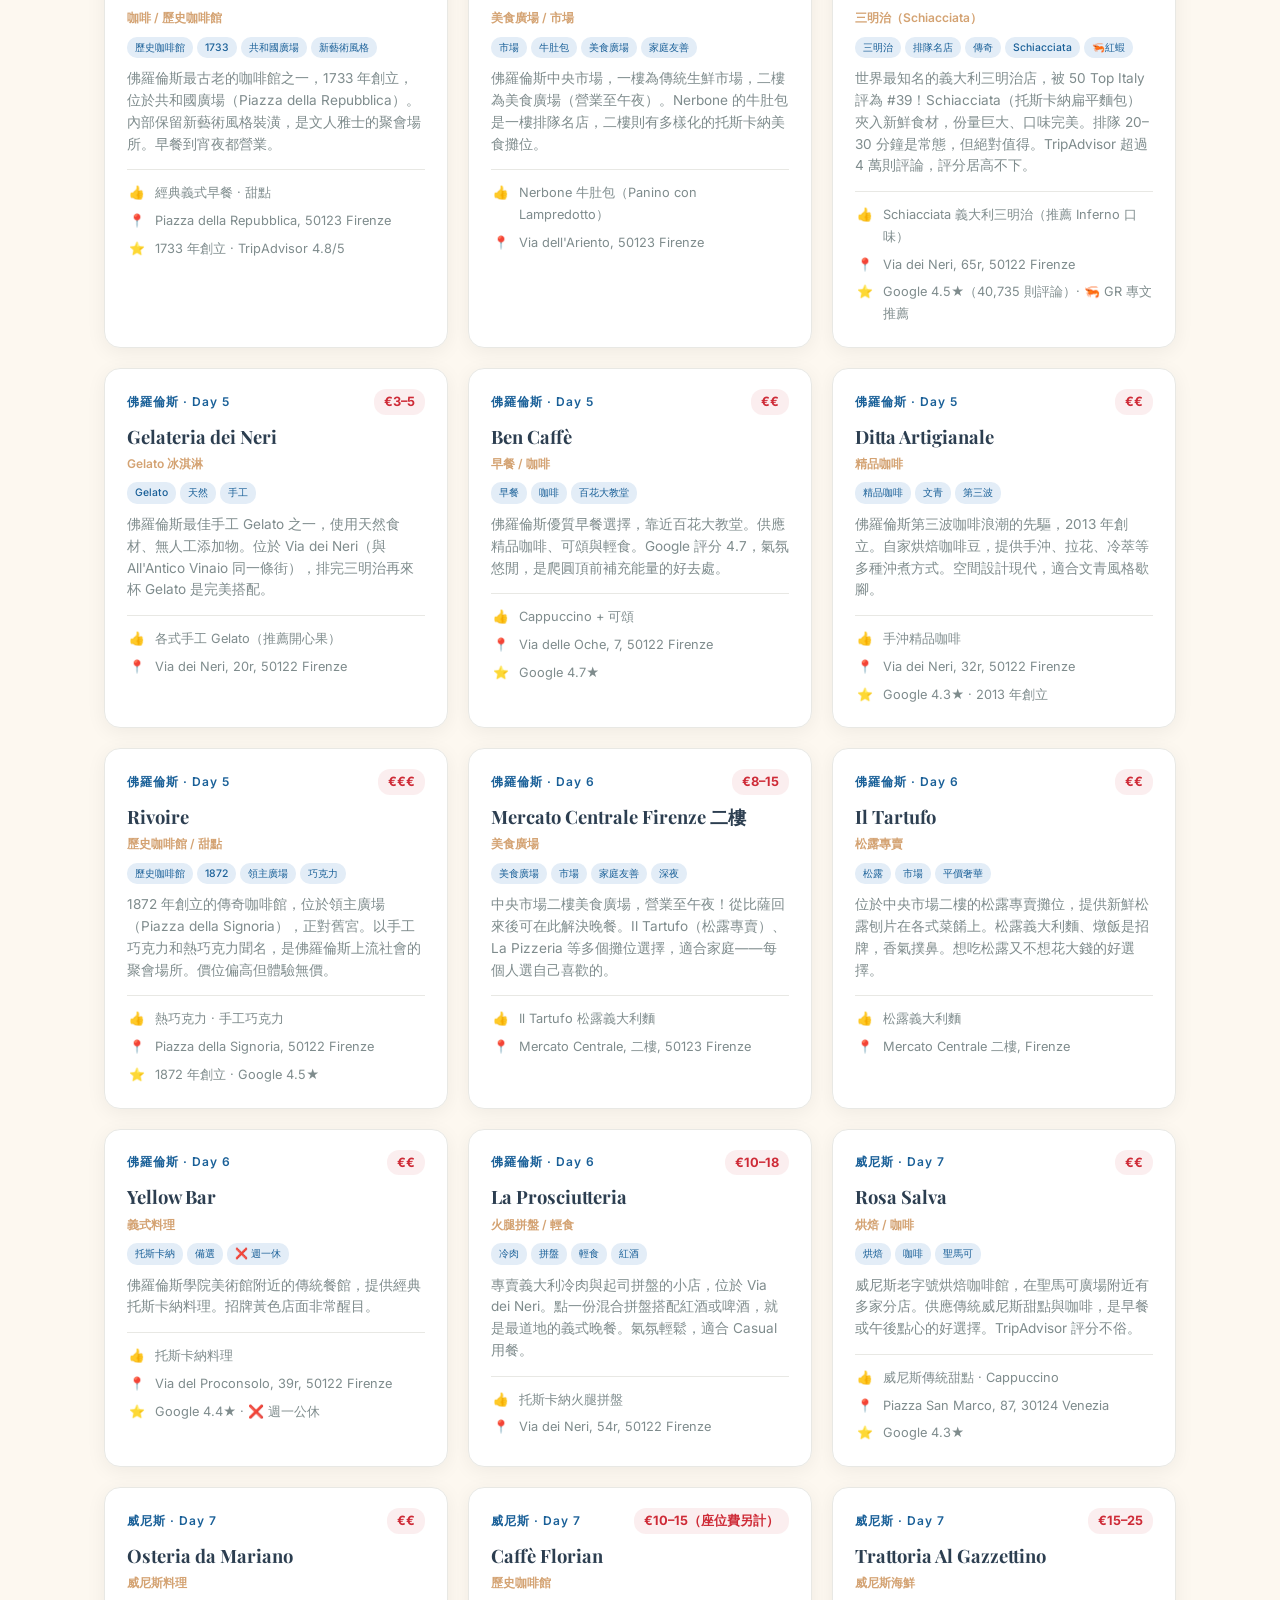
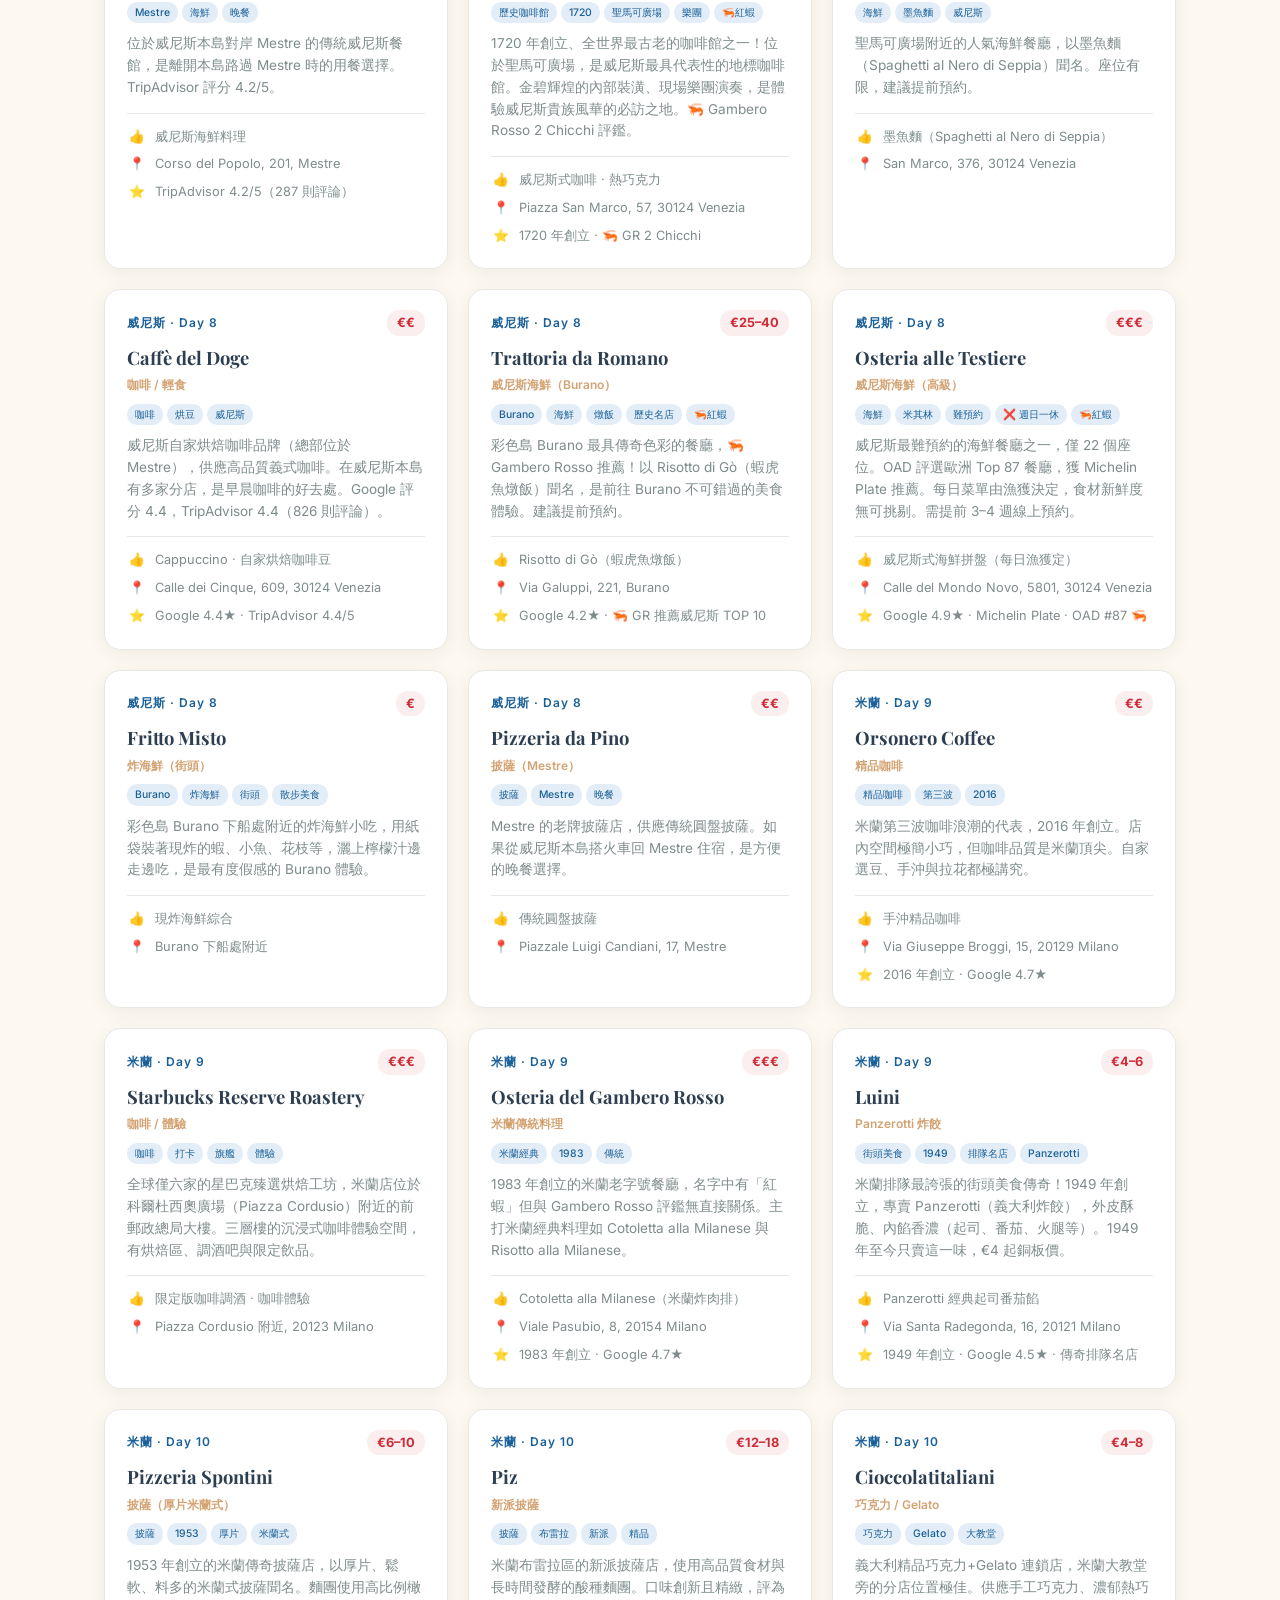
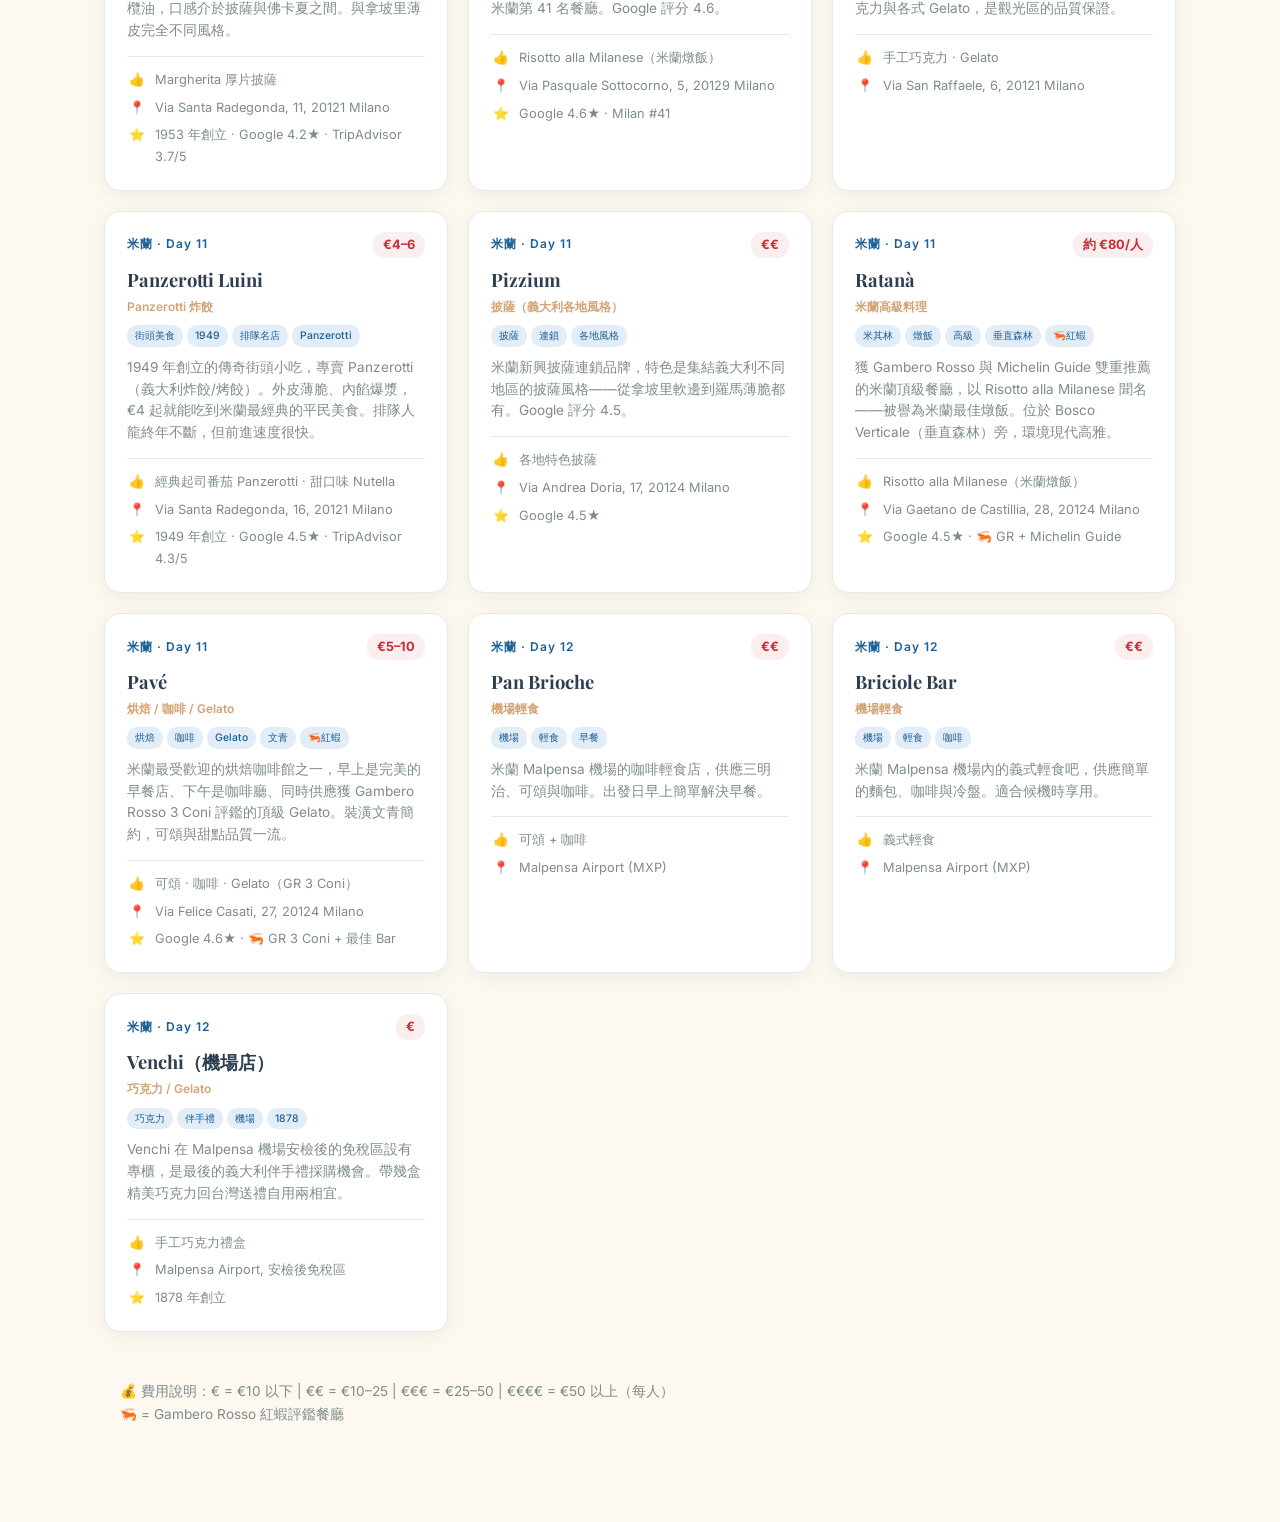
==== commit 8a5a549b: "新增餐廳推薦頁面：js/restaurants.js + app.js整合 + CSS樣式 - 建立 restaurants.js（61間餐廳，含Google/TripAdvisor評分、紅蝦評鑑、價" ====
--- a/index.html
+++ b/index.html
@@ -39,6 +39,7 @@
 <div id="app"></div>
 <script src="js/data.js"></script>
 <script src="js/churches.js"></script>
+<script src="js/restaurants.js"></script>
 <script src="js/app.js"></script>
 </body>
 </html>
--- a/css/style.css
+++ b/css/style.css
@@ -1861,6 +1861,175 @@
   }
 }
 
+/* Restaurant Section */
+.restaurant-filters {
+  display: flex;
+  flex-wrap: wrap;
+  justify-content: center;
+  gap: 10px;
+  margin-bottom: 40px;
+}
+
+.restaurant-filter {
+  padding: 8px 20px;
+  border: 2px solid var(--border);
+  border-radius: 30px;
+  background: var(--bg-card);
+  color: var(--text);
+  font-size: 0.85rem;
+  font-weight: 500;
+  cursor: pointer;
+  transition: all var(--transition);
+  font-family: 'Inter', sans-serif;
+}
+
+.restaurant-filter:hover {
+  border-color: var(--accent);
+  color: var(--accent);
+  transform: translateY(-2px);
+}
+
+.restaurant-filter.active {
+  background: linear-gradient(135deg, var(--flag-green), var(--med-blue));
+  color: #fff;
+  border-color: transparent;
+  box-shadow: 0 4px 15px rgba(26,96,152,0.3);
+}
+
+.restaurant-grid {
+  display: grid;
+  grid-template-columns: repeat(auto-fill, minmax(340px, 1fr));
+  gap: 20px;
+}
+
+.restaurant-card {
+  background: var(--bg-card);
+  border-radius: var(--radius);
+  box-shadow: var(--shadow);
+  border: 1px solid var(--border);
+  overflow: hidden;
+  transition: all var(--transition);
+}
+
+.restaurant-card:hover {
+  transform: translateY(-4px);
+  box-shadow: var(--shadow-hover);
+  border-color: transparent;
+}
+
+.restaurant-card-body {
+  padding: 20px 22px 22px;
+  display: flex;
+  flex-direction: column;
+}
+
+.restaurant-meta-top {
+  display: flex;
+  justify-content: space-between;
+  align-items: center;
+  margin-bottom: 6px;
+}
+
+.restaurant-city {
+  font-size: 0.75rem;
+  font-weight: 600;
+  color: var(--accent);
+  letter-spacing: 1px;
+}
+
+.restaurant-price {
+  font-size: 0.8rem;
+  font-weight: 700;
+  color: var(--flag-red);
+  background: rgba(206,43,55,0.08);
+  padding: 2px 10px;
+  border-radius: 12px;
+}
+
+.restaurant-card-body h3 {
+  font-size: 1.15rem;
+  font-weight: 700;
+  margin-bottom: 2px;
+  font-family: 'Playfair Display', Georgia, serif;
+}
+
+.restaurant-en {
+  font-size: 0.8rem;
+  color: var(--text-light);
+  font-style: italic;
+  margin-bottom: 4px;
+}
+
+.restaurant-cuisine {
+  font-size: 0.75rem;
+  font-weight: 600;
+  color: var(--tuscan-earth);
+  margin-bottom: 8px;
+}
+
+.restaurant-tags {
+  display: flex;
+  flex-wrap: wrap;
+  gap: 4px;
+  margin-bottom: 10px;
+}
+
+.restaurant-tag {
+  font-size: 0.65rem;
+  padding: 2px 8px;
+  border-radius: 10px;
+  background: var(--accent-light);
+  color: var(--accent);
+  font-weight: 500;
+  white-space: nowrap;
+}
+
+.restaurant-desc {
+  font-size: 0.85rem;
+  color: var(--text-light);
+  line-height: 1.6;
+  margin-bottom: 14px;
+  flex: 1;
+}
+
+.restaurant-meta {
+  display: flex;
+  flex-direction: column;
+  gap: 6px;
+  border-top: 1px solid var(--border);
+  padding-top: 12px;
+}
+
+.restaurant-meta-item {
+  display: flex;
+  align-items: flex-start;
+  gap: 8px;
+  font-size: 0.8rem;
+  color: var(--text-light);
+}
+
+.restaurant-meta-item .meta-label {
+  flex-shrink: 0;
+  width: 20px;
+  text-align: center;
+}
+
+@media (max-width: 768px) {
+  .restaurant-grid {
+    grid-template-columns: 1fr;
+    gap: 16px;
+  }
+
+  .restaurant-filters {
+    gap: 8px;
+  }
+
+  .restaurant-filter {
+    padding: 6px 14px;
+    font-size: 0.8rem;
+  }
+}
+
 /* Print */
 @media print {
   .nav,
